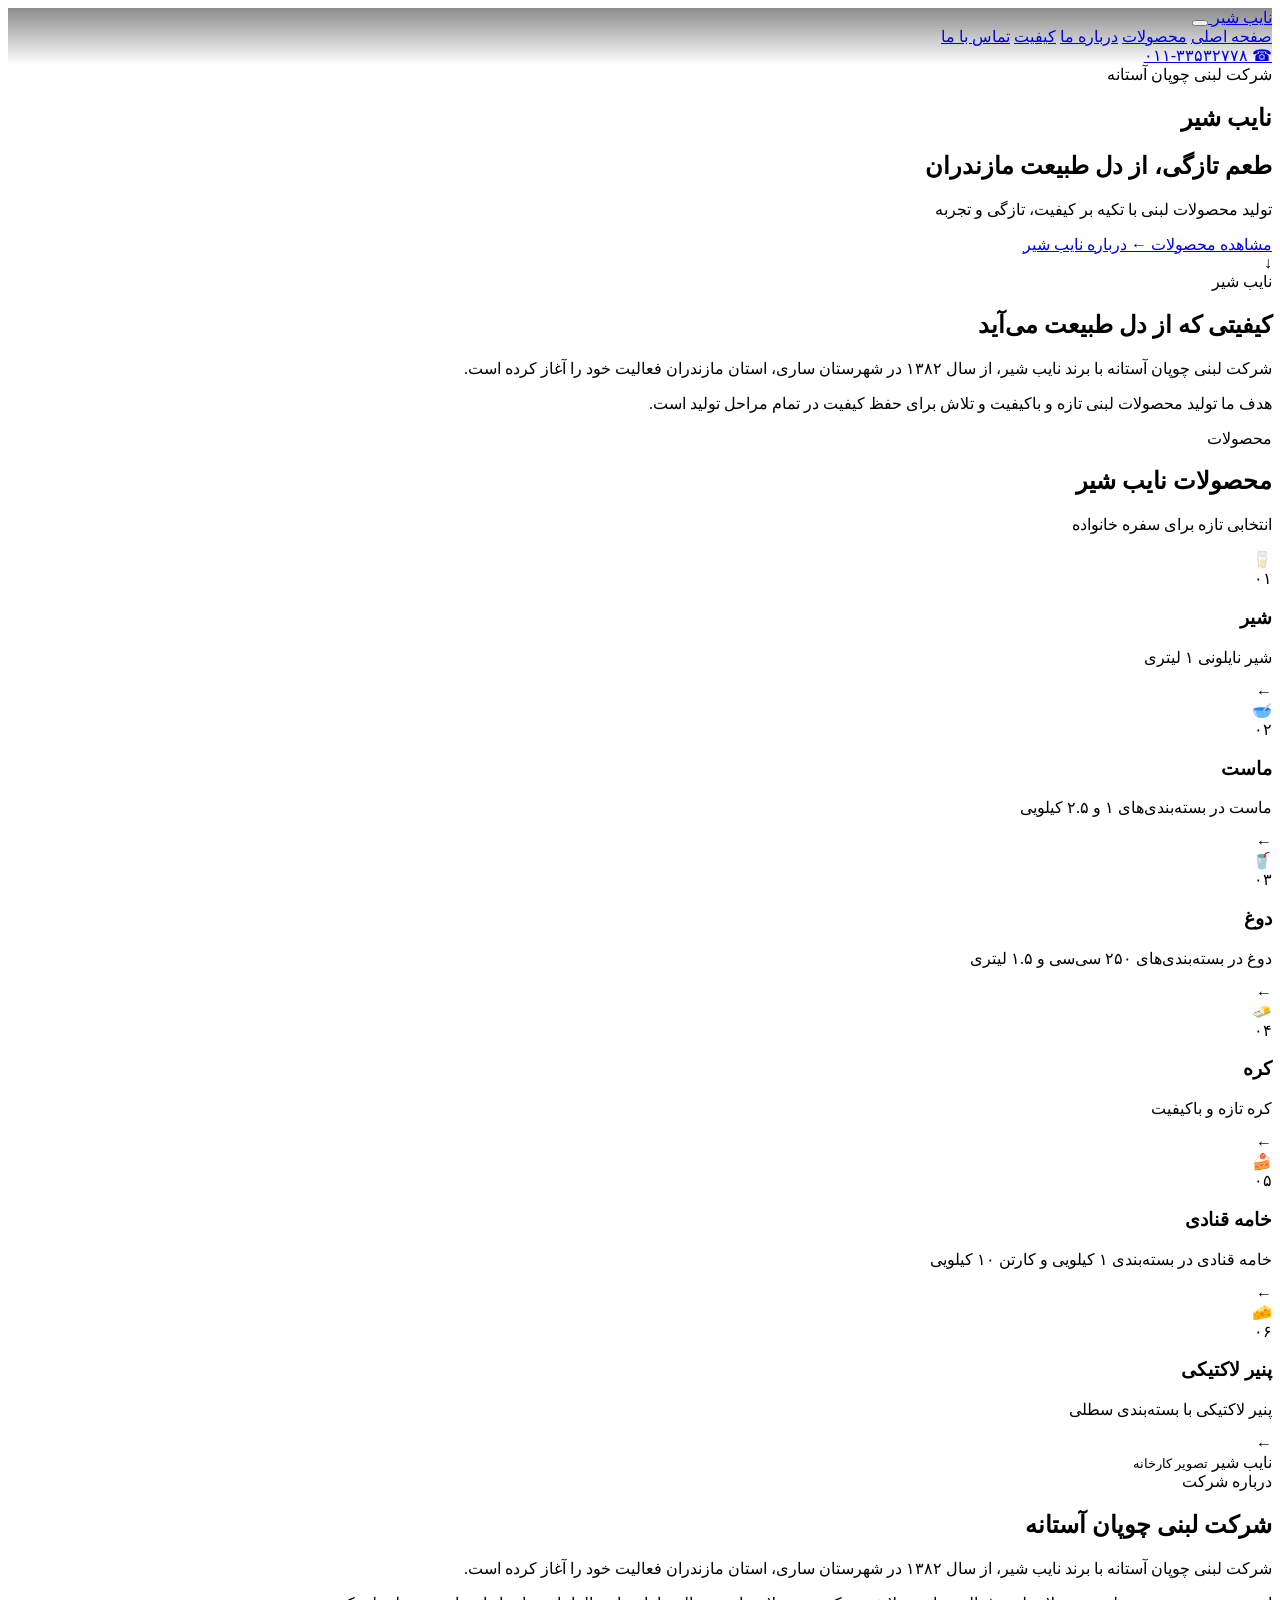
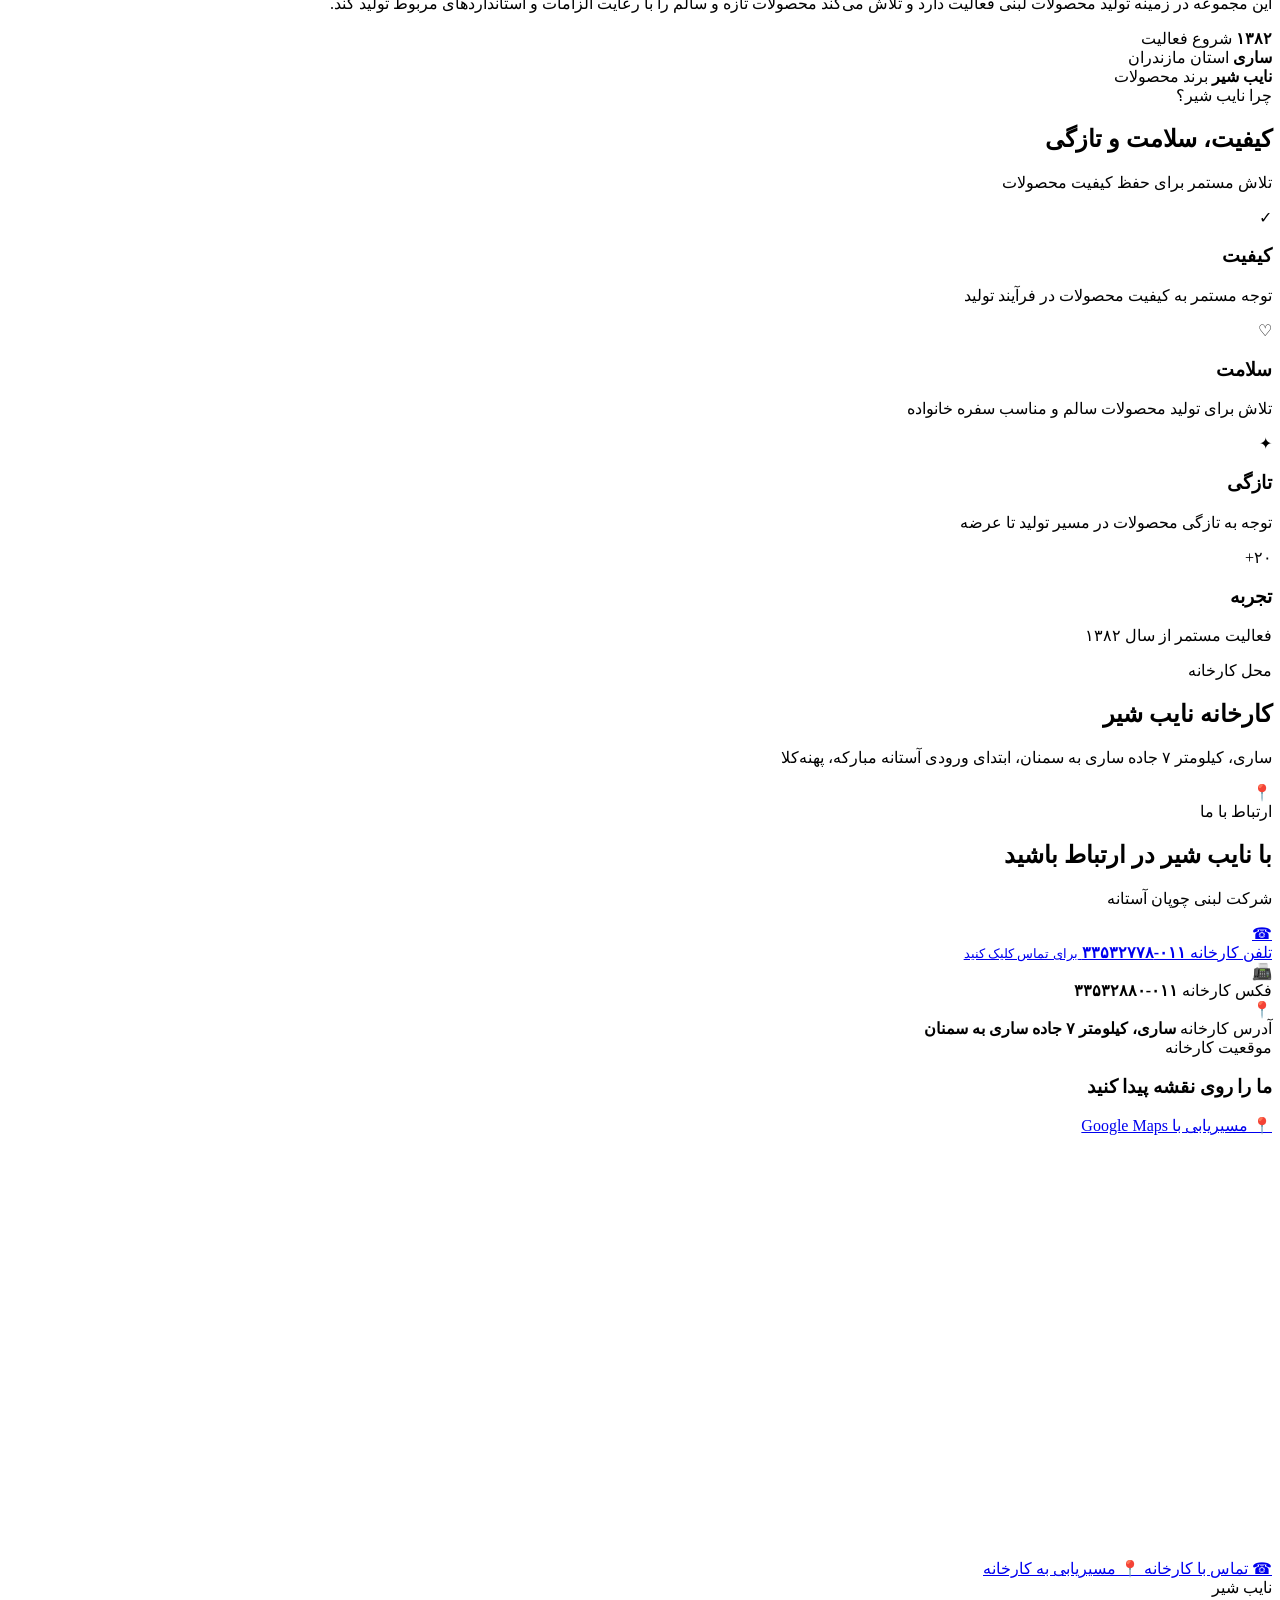
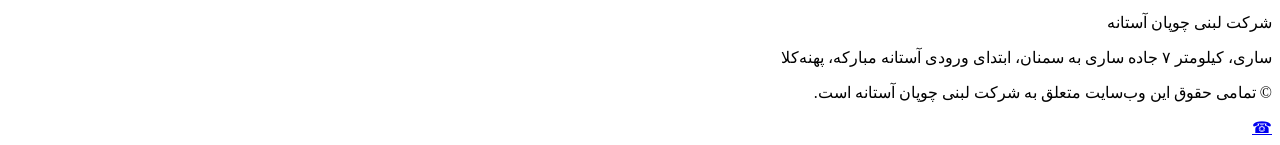
==== index.html @ 5400990d "Update fmt.Println message from 'Hello' to 'Goodbye'" ====
<!DOCTYPE html>
<html lang="fa" dir="rtl">

<head>
    <meta charset="UTF-8">
    <meta name="viewport" content="width=device-width, initial-scale=1.0">

    <title>نایب شیر | شرکت لبنی چوپان آستانه</title>

    <meta name="description"
        content="نایب شیر، برند شرکت لبنی چوپان آستانه در ساری مازندران؛ تولیدکننده محصولات لبنی با تمرکز بر کیفیت، تازگی و سلامت.">

    <meta name="keywords"
        content="نایب شیر, لبنی چوپان آستانه, محصولات لبنی, شیر, ماست, دوغ, کره, خامه قنادی, پنیر لاکتیکی, ساری, مازندران">

    <meta name="author" content="شرکت لبنی چوپان آستانه">

    <meta name="theme-color" content="#087f5b">

    <meta property="og:title" content="نایب شیر | شرکت لبنی چوپان آستانه">
    <meta property="og:description" content="طعم تازگی، از دل طبیعت مازندران">
    <meta property="og:type" content="website">

    <link rel="stylesheet" href="style.css">
</head>

<body>

<header class="header" id="home">

    <div class="container nav-container">

        <a href="#home" class="logo">
            <span class="logo-main">نایب</span>
            <span class="logo-accent">شیر</span>
        </a>

        <button class="menu-btn" id="menuBtn" aria-label="باز کردن منو">
            <span></span>
            <span></span>
            <span></span>
        </button>

        <nav class="nav" id="navMenu">
            <a href="#home">صفحه اصلی</a>
            <a href="#products">محصولات</a>
            <a href="#about">درباره ما</a>
            <a href="#quality">کیفیت</a>
            <a href="#contact">تماس با ما</a>
        </nav>

        <a href="tel:01133532778" class="header-phone">
            ☎ ۰۱۱-۳۳۵۳۲۷۷۸
        </a>

    </div>

</header>


<main>

<!-- HERO -->

<section class="hero">

    <div class="hero-overlay"></div>

    <div class="container hero-content">

        <div class="hero-badge">
            شرکت لبنی چوپان آستانه
        </div>

        <h1>
            نایب شیر
        </h1>

        <h2>
            طعم تازگی، از دل طبیعت مازندران
        </h2>

        <p>
            تولید محصولات لبنی با تکیه بر کیفیت، تازگی و تجربه
        </p>

        <div class="hero-buttons">

            <a href="#products" class="btn btn-primary">
                مشاهده محصولات
                <span>←</span>
            </a>

            <a href="#about" class="btn btn-outline">
                درباره نایب شیر
            </a>

        </div>

    </div>

    <div class="hero-scroll">
        ↓
    </div>

</section>


<!-- INTRO -->

<section class="intro">

    <div class="container intro-grid">

        <div>

            <span class="section-label">
                نایب شیر
            </span>

            <h2>
                کیفیتی که از دل طبیعت می‌آید
            </h2>

        </div>

        <div>

            <p>
                شرکت لبنی چوپان آستانه با برند نایب شیر،
                از سال ۱۳۸۲ در شهرستان ساری، استان مازندران
                فعالیت خود را آغاز کرده است.
            </p>

            <p>
                هدف ما تولید محصولات لبنی تازه و باکیفیت
                و تلاش برای حفظ کیفیت در تمام مراحل تولید است.
            </p>

        </div>

    </div>

</section>


<!-- PRODUCTS -->

<section class="products-section" id="products">

    <div class="container">

        <div class="section-heading">

            <span class="section-label">
                محصولات
            </span>

            <h2>
                محصولات نایب شیر
            </h2>

            <p>
                انتخابی تازه برای سفره خانواده
            </p>

        </div>


        <div class="products-grid">


            <article class="product-card">

                <div class="product-icon">🥛</div>

                <div class="product-number">۰۱</div>

                <h3>شیر</h3>

                <p>
                    شیر نایلونی ۱ لیتری
                </p>

                <span class="product-arrow">←</span>

            </article>


            <article class="product-card">

                <div class="product-icon">🥣</div>

                <div class="product-number">۰۲</div>

                <h3>ماست</h3>

                <p>
                    ماست در بسته‌بندی‌های ۱ و ۲.۵ کیلویی
                </p>

                <span class="product-arrow">←</span>

            </article>


            <article class="product-card">

                <div class="product-icon">🥤</div>

                <div class="product-number">۰۳</div>

                <h3>دوغ</h3>

                <p>
                    دوغ در بسته‌بندی‌های ۲۵۰ سی‌سی و ۱.۵ لیتری
                </p>

                <span class="product-arrow">←</span>

            </article>


            <article class="product-card">

                <div class="product-icon">🧈</div>

                <div class="product-number">۰۴</div>

                <h3>کره</h3>

                <p>
                    کره تازه و باکیفیت
                </p>

                <span class="product-arrow">←</span>

            </article>


            <article class="product-card product-highlight">

                <div class="product-icon">🍰</div>

                <div class="product-number">۰۵</div>

                <h3>خامه قنادی</h3>

                <p>
                    خامه قنادی در بسته‌بندی ۱ کیلویی
                    و کارتن ۱۰ کیلویی
                </p>

                <span class="product-arrow">←</span>

            </article>


            <article class="product-card">

                <div class="product-icon">🧀</div>

                <div class="product-number">۰۶</div>

                <h3>پنیر لاکتیکی</h3>

                <p>
                    پنیر لاکتیکی با بسته‌بندی سطلی
                </p>

                <span class="product-arrow">←</span>

            </article>

        </div>

    </div>

</section>


<!-- ABOUT -->

<section class="about-section" id="about">

    <div class="container about-grid">

        <div class="about-image">

            <div class="image-placeholder">

                <span>نایب شیر</span>

                <small>
                    تصویر کارخانه
                </small>

            </div>

        </div>


        <div class="about-content">

            <span class="section-label">
                درباره شرکت
            </span>

            <h2>
                شرکت لبنی چوپان آستانه
            </h2>

            <div class="green-line"></div>

            <p>
                شرکت لبنی چوپان آستانه با برند نایب شیر،
                از سال ۱۳۸۲ در شهرستان ساری، استان مازندران
                فعالیت خود را آغاز کرده است.
            </p>

            <p>
                این مجموعه در زمینه تولید محصولات لبنی فعالیت
                دارد و تلاش می‌کند محصولات تازه و سالم را با
                رعایت الزامات و استانداردهای مربوط تولید کند.
            </p>

            <div class="about-facts">

                <div>
                    <strong>۱۳۸۲</strong>
                    <span>شروع فعالیت</span>
                </div>

                <div>
                    <strong>ساری</strong>
                    <span>استان مازندران</span>
                </div>

                <div>
                    <strong>نایب شیر</strong>
                    <span>برند محصولات</span>
                </div>

            </div>

        </div>

    </div>

</section>


<!-- QUALITY -->

<section class="quality-section" id="quality">

    <div class="container">

        <div class="section-heading light">

            <span class="section-label">
                چرا نایب شیر؟
            </span>

            <h2>
                کیفیت، سلامت و تازگی
            </h2>

            <p>
                تلاش مستمر برای حفظ کیفیت محصولات
            </p>

        </div>


        <div class="quality-grid">

            <div class="quality-card">

                <div class="quality-icon">
                    ✓
                </div>

                <h3>کیفیت</h3>

                <p>
                    توجه مستمر به کیفیت محصولات در فرآیند تولید
                </p>

            </div>


            <div class="quality-card">

                <div class="quality-icon">
                    ♡
                </div>

                <h3>سلامت</h3>

                <p>
                    تلاش برای تولید محصولات سالم و مناسب سفره خانواده
                </p>

            </div>


            <div class="quality-card">

                <div class="quality-icon">
                    ✦
                </div>

                <h3>تازگی</h3>

                <p>
                    توجه به تازگی محصولات در مسیر تولید تا عرضه
                </p>

            </div>


            <div class="quality-card">

                <div class="quality-icon">
                    ۲۰+
                </div>

                <h3>تجربه</h3>

                <p>
                    فعالیت مستمر از سال ۱۳۸۲
                </p>

            </div>

        </div>

    </div>

</section>


<!-- LOCATION -->

<section class="location-section">

    <div class="container location-box">

        <div>

            <span class="section-label">
                محل کارخانه
            </span>

            <h2>
                کارخانه نایب شیر
            </h2>

            <p>
                ساری، کیلومتر ۷ جاده ساری به سمنان،
                ابتدای ورودی آستانه مبارکه، پهنه‌کلا
            </p>

        </div>

        <div class="location-icon">
            📍
        </div>

    </div>

</section>


<!-- CONTACT -->

<section class="contact-section" id="contact">

    <div class="container">

        <div class="section-heading">

            <span class="section-label">
                ارتباط با ما
            </span>

            <h2>
                با نایب شیر در ارتباط باشید
            </h2>

            <p>
                شرکت لبنی چوپان آستانه
            </p>

        </div>


        <div class="contact-grid">


            <!-- PHONE -->

            <a
                href="tel:01133532778"
                class="contact-card"
            >

                <div class="contact-icon">
                    ☎
                </div>

                <div>

                    <span>
                        تلفن کارخانه
                    </span>

                    <strong>
                        ۰۱۱-۳۳۵۳۲۷۷۸
                    </strong>

                    <small>
                        برای تماس کلیک کنید
                    </small>

                </div>

            </a>


            <!-- FAX -->

            <div class="contact-card">

                <div class="contact-icon">
                    📠
                </div>

                <div>

                    <span>
                        فکس کارخانه
                    </span>

                    <strong>
                        ۰۱۱-۳۳۵۳۲۸۸۰
                    </strong>

                </div>

            </div>


            <!-- ADDRESS -->

            <div class="contact-card">

                <div class="contact-icon">
                    📍
                </div>

                <div>

                    <span>
                        آدرس کارخانه
                    </span>

                    <strong>
                        ساری، کیلومتر ۷ جاده ساری به سمنان
                    </strong>

                </div>

            </div>

        </div>


        <!-- MAP -->

        <div class="map-wrapper">

            <div class="map-header">

                <div>

                    <span class="section-label">
                        موقعیت کارخانه
                    </span>

                    <h3>
                        ما را روی نقشه پیدا کنید
                    </h3>

                </div>

                <a
                    class="map-button"
                    href="https://www.google.com/maps/dir/?api=1&destination=36.4591236,53.0802224"
                    target="_blank"
                    rel="noopener noreferrer"
                >
                    📍 مسیریابی با Google Maps
                </a>

            </div>


            <div class="map-container">

                <iframe
                    src="https://www.google.com/maps?q=36.4591236,53.0802224&z=16&output=embed"
                    width="100%"
                    height="420"
                    style="border:0;"
                    allowfullscreen=""
                    loading="lazy"
                    referrerpolicy="no-referrer-when-downgrade">
                </iframe>

            </div>

        </div>


        <!-- BIG CONTACT BUTTONS -->

        <div class="contact-actions">

            <a
                href="tel:01133532778"
                class="action-phone"
            >
                ☎ تماس با کارخانه
            </a>

            <a
                href="https://www.google.com/maps/dir/?api=1&destination=36.4591236,53.0802224"
                target="_blank"
                rel="noopener noreferrer"
                class="action-map"
            >
                📍 مسیریابی به کارخانه
            </a>

        </div>

    </div>

</section>

</main>


<!-- FOOTER -->

<footer class="footer">

    <div class="container footer-content">

        <div class="footer-logo">
            نایب <span>شیر</span>
        </div>

        <p>
            شرکت لبنی چوپان آستانه
        </p>

        <p>
            ساری، کیلومتر ۷ جاده ساری به سمنان،
            ابتدای ورودی آستانه مبارکه، پهنه‌کلا
        </p>

        <p class="copyright">
            © تمامی حقوق این وب‌سایت متعلق به شرکت لبنی چوپان آستانه است.
        </p>

    </div>

</footer>


<!-- FLOATING PHONE -->

<a
    href="tel:01133532778"
    class="floating-phone"
    aria-label="تماس با کارخانه"
>
    ☎
</a>


<script src="script.js"></script>

</body>
</html>
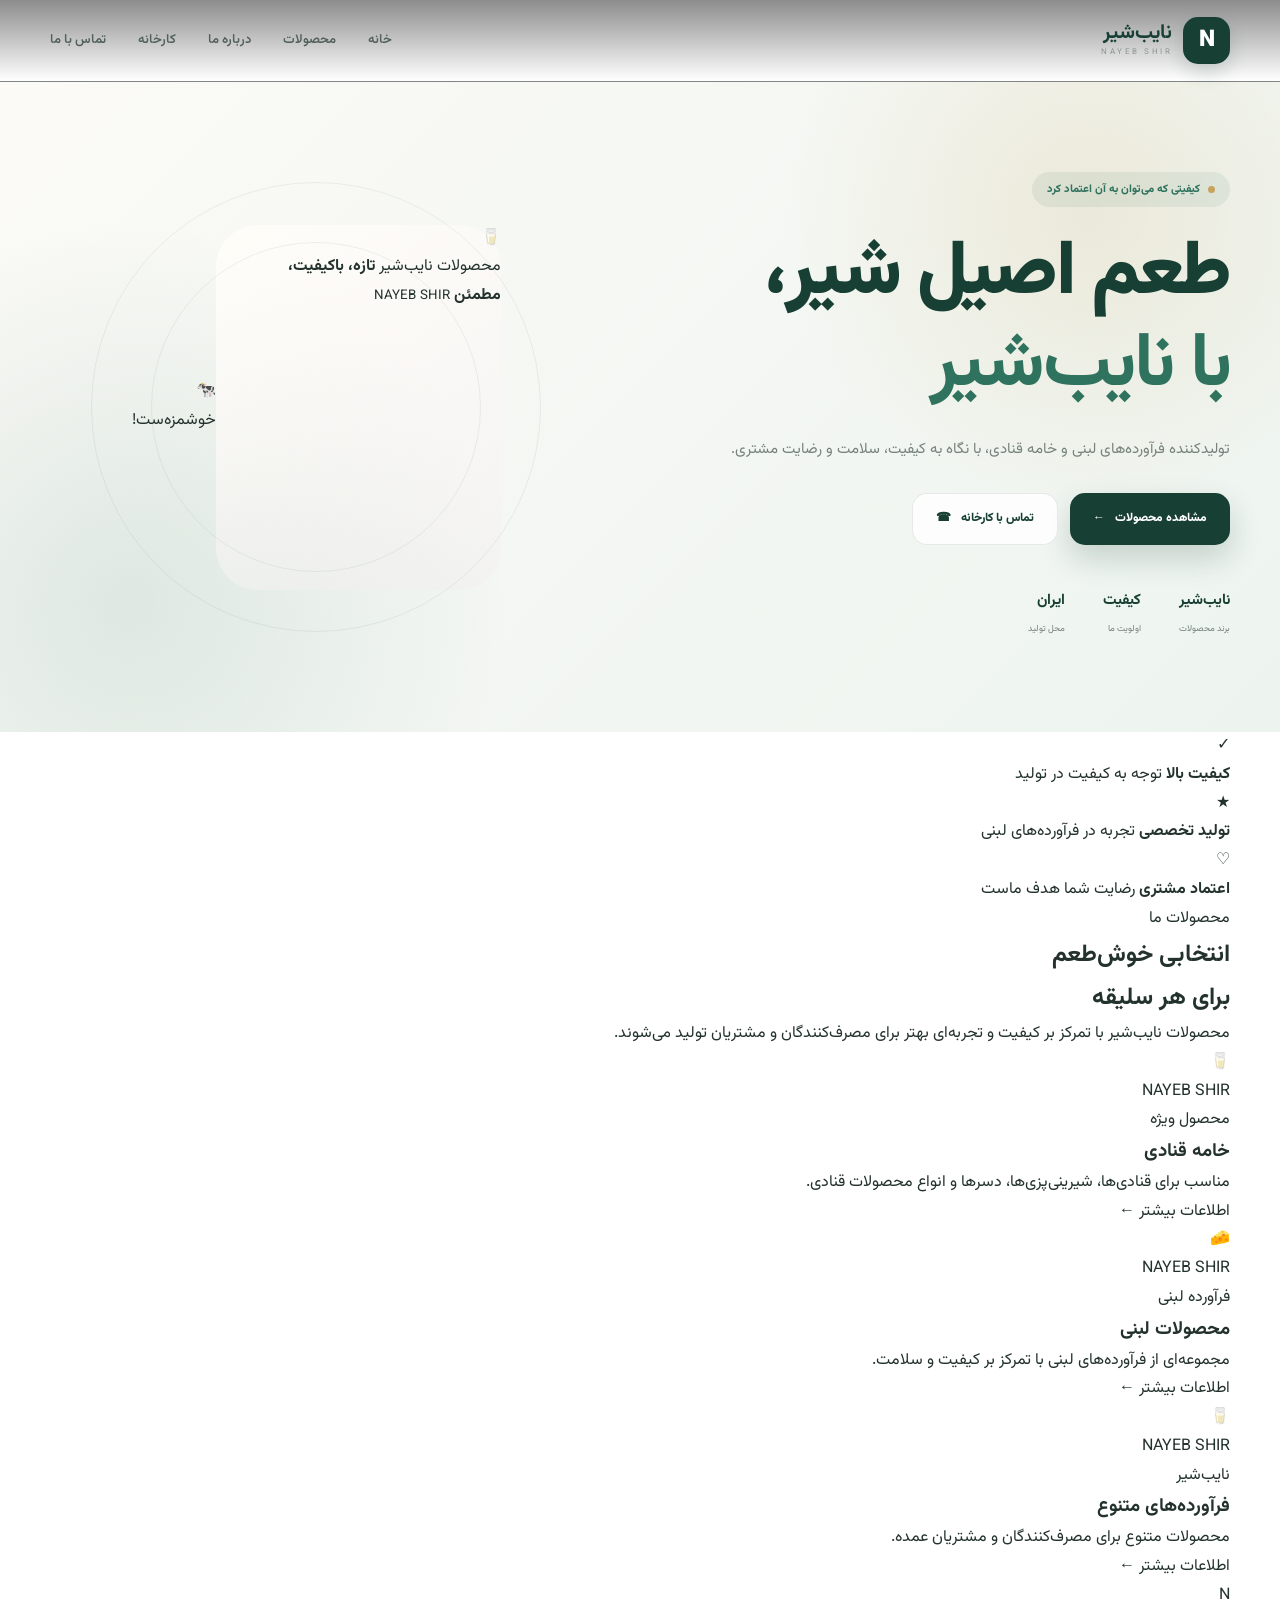
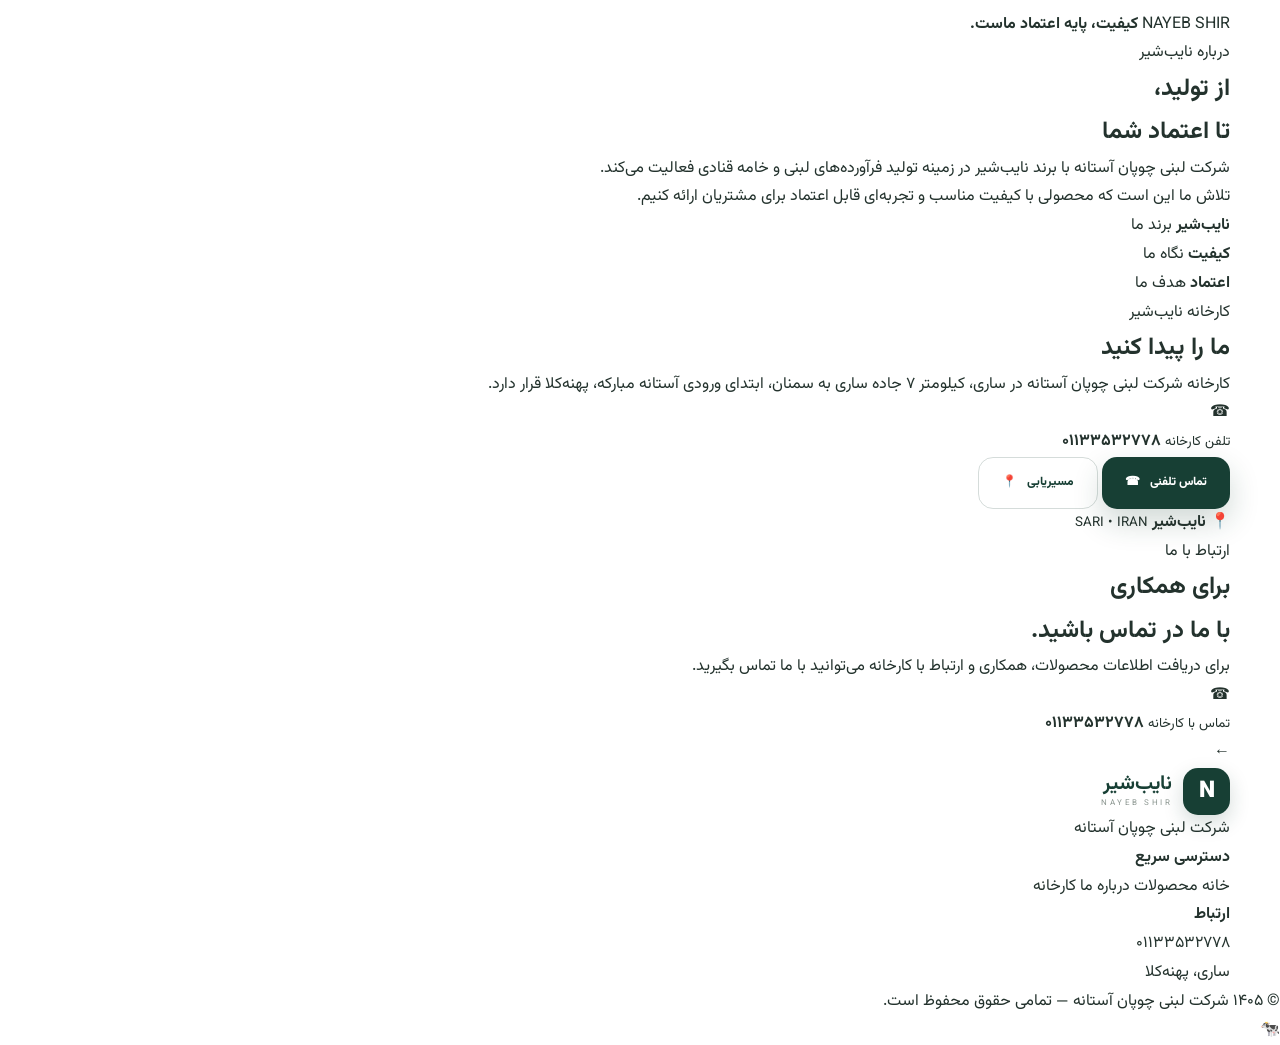
==== commit fb288535: "Update print statement from 'Hello' to 'Goodbye'" ====
--- a/index.html
+++ b/index.html
@@ -1,699 +1,752 @@
-
 <!DOCTYPE html>
 <html lang="fa" dir="rtl">
-
 <head>
-    <meta charset="UTF-8">
-    <meta name="viewport" content="width=device-width, initial-scale=1.0">
-
-    <title>نایب شیر | شرکت لبنی چوپان آستانه</title>
-
-    <meta name="description"
-        content="نایب شیر، برند شرکت لبنی چوپان آستانه در ساری مازندران؛ تولیدکننده محصولات لبنی با تمرکز بر کیفیت، تازگی و سلامت.">
-
-    <meta name="keywords"
-        content="نایب شیر, لبنی چوپان آستانه, محصولات لبنی, شیر, ماست, دوغ, کره, خامه قنادی, پنیر لاکتیکی, ساری, مازندران">
-
-    <meta name="author" content="شرکت لبنی چوپان آستانه">
-
-    <meta name="theme-color" content="#087f5b">
-
-    <meta property="og:title" content="نایب شیر | شرکت لبنی چوپان آستانه">
-    <meta property="og:description" content="طعم تازگی، از دل طبیعت مازندران">
-    <meta property="og:type" content="website">
-
-    <link rel="stylesheet" href="style.css">
+  <meta charset="UTF-8">
+  <meta name="viewport" content="width=device-width, initial-scale=1.0">
+
+  <title>نایب‌شیر | طعم اصیل شیر</title>
+
+  <meta name="description"
+        content="شرکت لبنی چوپان آستانه - تولیدکننده فرآورده‌های لبنی و خامه قنادی با برند نایب‌شیر">
+
+  <link rel="stylesheet" href="style.css">
 </head>
 
 <body>
 
-<header class="header" id="home">
-
-    <div class="container nav-container">
-
-        <a href="#home" class="logo">
-            <span class="logo-main">نایب</span>
-            <span class="logo-accent">شیر</span>
+<!-- ================= HEADER ================= -->
+
+<header class="header">
+
+  <div class="container nav">
+
+    <a href="#home" class="logo">
+
+      <div class="logo-symbol">N</div>
+
+      <div class="logo-text">
+        <strong>نایب‌شیر</strong>
+        <span>NAYEB SHIR</span>
+      </div>
+
+    </a>
+
+
+    <nav id="mainNav">
+
+      <a href="#home">خانه</a>
+      <a href="#products">محصولات</a>
+      <a href="#about">درباره ما</a>
+      <a href="#factory">کارخانه</a>
+      <a href="#contact">تماس با ما</a>
+
+    </nav>
+
+
+    <button class="menu-button" id="menuBtn">
+      ☰
+    </button>
+
+  </div>
+
+</header>
+
+
+
+<!-- ================= HERO ================= -->
+
+<section class="hero" id="home">
+
+  <div class="hero-decoration decoration-one"></div>
+  <div class="hero-decoration decoration-two"></div>
+
+  <div class="container hero-grid">
+
+    <div class="hero-content">
+
+      <div class="eyebrow">
+        <span></span>
+        کیفیتی که می‌توان به آن اعتماد کرد
+      </div>
+
+
+      <h1>
+
+        طعم اصیل شیر،
+        <br>
+
+        <strong>با نایب‌شیر</strong>
+
+      </h1>
+
+
+      <p>
+        تولیدکننده فرآورده‌های لبنی و خامه قنادی،
+        با نگاه به کیفیت، سلامت و رضایت مشتری.
+      </p>
+
+
+      <div class="hero-actions">
+
+        <a href="#products" class="button button-primary">
+          مشاهده محصولات
+          <span>←</span>
         </a>
 
-        <button class="menu-btn" id="menuBtn" aria-label="باز کردن منو">
-            <span></span>
-            <span></span>
-            <span></span>
-        </button>
-
-        <nav class="nav" id="navMenu">
-            <a href="#home">صفحه اصلی</a>
-            <a href="#products">محصولات</a>
-            <a href="#about">درباره ما</a>
-            <a href="#quality">کیفیت</a>
-            <a href="#contact">تماس با ما</a>
-        </nav>
-
-        <a href="tel:01133532778" class="header-phone">
-            ☎ ۰۱۱-۳۳۵۳۲۷۷۸
+        <a href="tel:01133532778" class="button button-light">
+          تماس با کارخانه
+          <span>☎</span>
         </a>
 
-    </div>
-
-</header>
-
-
-<main>
-
-<!-- HERO -->
-
-<section class="hero">
-
-    <div class="hero-overlay"></div>
-
-    <div class="container hero-content">
-
-        <div class="hero-badge">
-            شرکت لبنی چوپان آستانه
-        </div>
-
-        <h1>
-            نایب شیر
-        </h1>
+      </div>
+
+
+      <div class="hero-trust">
+
+        <div>
+          <strong>نایب‌شیر</strong>
+          <span>برند محصولات</span>
+        </div>
+
+        <div>
+          <strong>کیفیت</strong>
+          <span>اولویت ما</span>
+        </div>
+
+        <div>
+          <strong>ایران</strong>
+          <span>محل تولید</span>
+        </div>
+
+      </div>
+
+    </div>
+
+
+
+    <!-- HERO PRODUCT -->
+
+    <div class="hero-visual">
+
+      <div class="hero-orbit orbit-one"></div>
+      <div class="hero-orbit orbit-two"></div>
+
+      <div class="product-showcase">
+
+        <div class="product-circle">
+          🥛
+        </div>
+
+        <span>محصولات نایب‌شیر</span>
+
+        <strong>
+          تازه، باکیفیت،
+          <br>
+          مطمئن
+        </strong>
+
+        <small>
+          NAYEB SHIR
+        </small>
+
+      </div>
+
+
+      <!-- COW -->
+
+      <div class="cow-mascot">
+
+        <img
+          src="cow.png"
+          alt="عروسک گاو نایب‌شیر"
+          onerror="this.style.display='none'; this.nextElementSibling.style.display='block';"
+        >
+
+        <span class="cow-fallback">
+          🐄
+        </span>
+
+        <div class="cow-bubble">
+          خوشمزه‌ست!
+        </div>
+
+      </div>
+
+
+    </div>
+
+  </div>
+
+</section>
+
+
+
+<!-- ================= FEATURES ================= -->
+
+<section class="features">
+
+  <div class="container">
+
+    <div class="features-box">
+
+      <div class="feature">
+
+        <div class="feature-icon">
+          ✓
+        </div>
+
+        <div>
+          <strong>کیفیت بالا</strong>
+          <span>توجه به کیفیت در تولید</span>
+        </div>
+
+      </div>
+
+
+      <div class="feature">
+
+        <div class="feature-icon">
+          ★
+        </div>
+
+        <div>
+          <strong>تولید تخصصی</strong>
+          <span>تجربه در فرآورده‌های لبنی</span>
+        </div>
+
+      </div>
+
+
+      <div class="feature">
+
+        <div class="feature-icon">
+          ♡
+        </div>
+
+        <div>
+          <strong>اعتماد مشتری</strong>
+          <span>رضایت شما هدف ماست</span>
+        </div>
+
+      </div>
+
+    </div>
+
+  </div>
+
+</section>
+
+
+
+<!-- ================= PRODUCTS ================= -->
+
+<section class="products section" id="products">
+
+  <div class="container">
+
+    <div class="section-heading">
+
+      <span>محصولات ما</span>
+
+      <h2>
+        انتخابی خوش‌طعم
+        <br>
+        برای هر سلیقه
+      </h2>
+
+      <p>
+        محصولات نایب‌شیر با تمرکز بر کیفیت و تجربه‌ای
+        بهتر برای مصرف‌کنندگان و مشتریان تولید می‌شوند.
+      </p>
+
+    </div>
+
+
+
+    <div class="products-grid">
+
+
+      <!-- PRODUCT 1 -->
+
+      <article class="product-card">
+
+        <div class="product-art cream-art">
+
+          <div class="art-circle">
+            🥛
+          </div>
+
+          <span class="art-label">
+            NAYEB SHIR
+          </span>
+
+        </div>
+
+
+        <div class="product-body">
+
+          <span class="product-category">
+            محصول ویژه
+          </span>
+
+          <h3>
+            خامه قنادی
+          </h3>
+
+          <p>
+            مناسب برای قنادی‌ها، شیرینی‌پزی‌ها،
+            دسرها و انواع محصولات قنادی.
+          </p>
+
+          <a href="#contact">
+            اطلاعات بیشتر
+            <span>←</span>
+          </a>
+
+        </div>
+
+      </article>
+
+
+
+      <!-- PRODUCT 2 -->
+
+      <article class="product-card">
+
+        <div class="product-art dairy-art">
+
+          <div class="art-circle">
+            🧀
+          </div>
+
+          <span class="art-label">
+            NAYEB SHIR
+          </span>
+
+        </div>
+
+
+        <div class="product-body">
+
+          <span class="product-category">
+            فرآورده لبنی
+          </span>
+
+          <h3>
+            محصولات لبنی
+          </h3>
+
+          <p>
+            مجموعه‌ای از فرآورده‌های لبنی با تمرکز
+            بر کیفیت و سلامت.
+          </p>
+
+          <a href="#contact">
+            اطلاعات بیشتر
+            <span>←</span>
+          </a>
+
+        </div>
+
+      </article>
+
+
+
+      <!-- PRODUCT 3 -->
+
+      <article class="product-card">
+
+        <div class="product-art milk-art">
+
+          <div class="art-circle">
+            🥛
+          </div>
+
+          <span class="art-label">
+            NAYEB SHIR
+          </span>
+
+        </div>
+
+
+        <div class="product-body">
+
+          <span class="product-category">
+            نایب‌شیر
+          </span>
+
+          <h3>
+            فرآورده‌های متنوع
+          </h3>
+
+          <p>
+            محصولات متنوع برای مصرف‌کنندگان
+            و مشتریان عمده.
+          </p>
+
+          <a href="#contact">
+            اطلاعات بیشتر
+            <span>←</span>
+          </a>
+
+        </div>
+
+      </article>
+
+
+    </div>
+
+  </div>
+
+</section>
+
+
+
+<!-- ================= ABOUT ================= -->
+
+<section class="about section" id="about">
+
+  <div class="container about-grid">
+
+
+    <div class="about-image">
+
+      <div class="big-letter">
+        N
+      </div>
+
+      <div class="about-glow"></div>
+
+      <div class="about-card">
+
+        <span>
+          NAYEB SHIR
+        </span>
+
+        <strong>
+          کیفیت، پایه اعتماد ماست.
+        </strong>
+
+      </div>
+
+    </div>
+
+
+
+    <div class="about-content">
+
+      <span class="section-tag">
+        درباره نایب‌شیر
+      </span>
+
+      <h2>
+        از تولید،
+        <br>
+        تا اعتماد شما
+      </h2>
+
+      <p>
+        شرکت لبنی چوپان آستانه با برند نایب‌شیر
+        در زمینه تولید فرآورده‌های لبنی و خامه قنادی
+        فعالیت می‌کند.
+      </p>
+
+      <p>
+        تلاش ما این است که محصولی با کیفیت مناسب
+        و تجربه‌ای قابل اعتماد برای مشتریان ارائه کنیم.
+      </p>
+
+
+      <div class="about-numbers">
+
+        <div>
+          <strong>نایب‌شیر</strong>
+          <span>برند ما</span>
+        </div>
+
+        <div>
+          <strong>کیفیت</strong>
+          <span>نگاه ما</span>
+        </div>
+
+        <div>
+          <strong>اعتماد</strong>
+          <span>هدف ما</span>
+        </div>
+
+      </div>
+
+    </div>
+
+  </div>
+
+</section>
+
+
+
+<!-- ================= FACTORY ================= -->
+
+<section class="factory section" id="factory">
+
+  <div class="container">
+
+    <div class="factory-box">
+
+
+      <div class="factory-info">
+
+        <span class="section-tag">
+          کارخانه نایب‌شیر
+        </span>
 
         <h2>
-            طعم تازگی، از دل طبیعت مازندران
+          ما را پیدا کنید
         </h2>
 
         <p>
-            تولید محصولات لبنی با تکیه بر کیفیت، تازگی و تجربه
+          کارخانه شرکت لبنی چوپان آستانه در ساری،
+          کیلومتر ۷ جاده ساری به سمنان،
+          ابتدای ورودی آستانه مبارکه، پهنه‌کلا قرار دارد.
         </p>
 
-        <div class="hero-buttons">
-
-            <a href="#products" class="btn btn-primary">
-                مشاهده محصولات
-                <span>←</span>
-            </a>
-
-            <a href="#about" class="btn btn-outline">
-                درباره نایب شیر
-            </a>
-
-        </div>
-
-    </div>
-
-    <div class="hero-scroll">
-        ↓
-    </div>
+
+        <div class="phone-box">
+
+          <div class="phone-icon">
+            ☎
+          </div>
+
+          <div>
+
+            <small>
+              تلفن کارخانه
+            </small>
+
+            <strong>
+              ۰۱۱۳۳۵۳۲۷۷۸
+            </strong>
+
+          </div>
+
+        </div>
+
+
+        <div class="factory-buttons">
+
+          <a
+            href="tel:01133532778"
+            class="button button-primary"
+          >
+            تماس تلفنی
+            <span>☎</span>
+          </a>
+
+
+          <a
+            href="https://www.google.com/maps/search/?api=1&query=36.4591236"
+            target="_blank"
+            class="button button-outline"
+          >
+            مسیریابی
+            <span>📍</span>
+          </a>
+
+        </div>
+
+      </div>
+
+
+
+      <div class="factory-visual">
+
+        <div class="map-decoration">
+
+          <span>📍</span>
+
+          <strong>
+            نایب‌شیر
+          </strong>
+
+          <small>
+            SARI • IRAN
+          </small>
+
+        </div>
+
+      </div>
+
+
+    </div>
+
+  </div>
 
 </section>
 
 
-<!-- INTRO -->
-
-<section class="intro">
-
-    <div class="container intro-grid">
-
-        <div>
-
-            <span class="section-label">
-                نایب شیر
-            </span>
-
-            <h2>
-                کیفیتی که از دل طبیعت می‌آید
-            </h2>
-
-        </div>
-
-        <div>
-
-            <p>
-                شرکت لبنی چوپان آستانه با برند نایب شیر،
-                از سال ۱۳۸۲ در شهرستان ساری، استان مازندران
-                فعالیت خود را آغاز کرده است.
-            </p>
-
-            <p>
-                هدف ما تولید محصولات لبنی تازه و باکیفیت
-                و تلاش برای حفظ کیفیت در تمام مراحل تولید است.
-            </p>
-
-        </div>
-
-    </div>
+
+<!-- ================= CONTACT ================= -->
+
+<section class="contact" id="contact">
+
+  <div class="container contact-grid">
+
+    <div>
+
+      <span class="section-tag">
+        ارتباط با ما
+      </span>
+
+      <h2>
+        برای همکاری
+        <br>
+        با ما در تماس باشید.
+      </h2>
+
+      <p>
+        برای دریافت اطلاعات محصولات،
+        همکاری و ارتباط با کارخانه می‌توانید
+        با ما تماس بگیرید.
+      </p>
+
+    </div>
+
+
+    <div>
+
+      <a href="tel:01133532778" class="contact-phone">
+
+        <div class="contact-phone-icon">
+          ☎
+        </div>
+
+        <div>
+
+          <small>
+            تماس با کارخانه
+          </small>
+
+          <strong>
+            ۰۱۱۳۳۵۳۲۷۷۸
+          </strong>
+
+        </div>
+
+        <span>
+          ←
+        </span>
+
+      </a>
+
+    </div>
+
+  </div>
 
 </section>
 
 
-<!-- PRODUCTS -->
-
-<section class="products-section" id="products">
-
-    <div class="container">
-
-        <div class="section-heading">
-
-            <span class="section-label">
-                محصولات
-            </span>
-
-            <h2>
-                محصولات نایب شیر
-            </h2>
-
-            <p>
-                انتخابی تازه برای سفره خانواده
-            </p>
-
-        </div>
-
-
-        <div class="products-grid">
-
-
-            <article class="product-card">
-
-                <div class="product-icon">🥛</div>
-
-                <div class="product-number">۰۱</div>
-
-                <h3>شیر</h3>
-
-                <p>
-                    شیر نایلونی ۱ لیتری
-                </p>
-
-                <span class="product-arrow">←</span>
-
-            </article>
-
-
-            <article class="product-card">
-
-                <div class="product-icon">🥣</div>
-
-                <div class="product-number">۰۲</div>
-
-                <h3>ماست</h3>
-
-                <p>
-                    ماست در بسته‌بندی‌های ۱ و ۲.۵ کیلویی
-                </p>
-
-                <span class="product-arrow">←</span>
-
-            </article>
-
-
-            <article class="product-card">
-
-                <div class="product-icon">🥤</div>
-
-                <div class="product-number">۰۳</div>
-
-                <h3>دوغ</h3>
-
-                <p>
-                    دوغ در بسته‌بندی‌های ۲۵۰ سی‌سی و ۱.۵ لیتری
-                </p>
-
-                <span class="product-arrow">←</span>
-
-            </article>
-
-
-            <article class="product-card">
-
-                <div class="product-icon">🧈</div>
-
-                <div class="product-number">۰۴</div>
-
-                <h3>کره</h3>
-
-                <p>
-                    کره تازه و باکیفیت
-                </p>
-
-                <span class="product-arrow">←</span>
-
-            </article>
-
-
-            <article class="product-card product-highlight">
-
-                <div class="product-icon">🍰</div>
-
-                <div class="product-number">۰۵</div>
-
-                <h3>خامه قنادی</h3>
-
-                <p>
-                    خامه قنادی در بسته‌بندی ۱ کیلویی
-                    و کارتن ۱۰ کیلویی
-                </p>
-
-                <span class="product-arrow">←</span>
-
-            </article>
-
-
-            <article class="product-card">
-
-                <div class="product-icon">🧀</div>
-
-                <div class="product-number">۰۶</div>
-
-                <h3>پنیر لاکتیکی</h3>
-
-                <p>
-                    پنیر لاکتیکی با بسته‌بندی سطلی
-                </p>
-
-                <span class="product-arrow">←</span>
-
-            </article>
-
-        </div>
-
-    </div>
-
-</section>
-
-
-<!-- ABOUT -->
-
-<section class="about-section" id="about">
-
-    <div class="container about-grid">
-
-        <div class="about-image">
-
-            <div class="image-placeholder">
-
-                <span>نایب شیر</span>
-
-                <small>
-                    تصویر کارخانه
-                </small>
-
-            </div>
-
-        </div>
-
-
-        <div class="about-content">
-
-            <span class="section-label">
-                درباره شرکت
-            </span>
-
-            <h2>
-                شرکت لبنی چوپان آستانه
-            </h2>
-
-            <div class="green-line"></div>
-
-            <p>
-                شرکت لبنی چوپان آستانه با برند نایب شیر،
-                از سال ۱۳۸۲ در شهرستان ساری، استان مازندران
-                فعالیت خود را آغاز کرده است.
-            </p>
-
-            <p>
-                این مجموعه در زمینه تولید محصولات لبنی فعالیت
-                دارد و تلاش می‌کند محصولات تازه و سالم را با
-                رعایت الزامات و استانداردهای مربوط تولید کند.
-            </p>
-
-            <div class="about-facts">
-
-                <div>
-                    <strong>۱۳۸۲</strong>
-                    <span>شروع فعالیت</span>
-                </div>
-
-                <div>
-                    <strong>ساری</strong>
-                    <span>استان مازندران</span>
-                </div>
-
-                <div>
-                    <strong>نایب شیر</strong>
-                    <span>برند محصولات</span>
-                </div>
-
-            </div>
-
-        </div>
-
-    </div>
-
-</section>
-
-
-<!-- QUALITY -->
-
-<section class="quality-section" id="quality">
-
-    <div class="container">
-
-        <div class="section-heading light">
-
-            <span class="section-label">
-                چرا نایب شیر؟
-            </span>
-
-            <h2>
-                کیفیت، سلامت و تازگی
-            </h2>
-
-            <p>
-                تلاش مستمر برای حفظ کیفیت محصولات
-            </p>
-
-        </div>
-
-
-        <div class="quality-grid">
-
-            <div class="quality-card">
-
-                <div class="quality-icon">
-                    ✓
-                </div>
-
-                <h3>کیفیت</h3>
-
-                <p>
-                    توجه مستمر به کیفیت محصولات در فرآیند تولید
-                </p>
-
-            </div>
-
-
-            <div class="quality-card">
-
-                <div class="quality-icon">
-                    ♡
-                </div>
-
-                <h3>سلامت</h3>
-
-                <p>
-                    تلاش برای تولید محصولات سالم و مناسب سفره خانواده
-                </p>
-
-            </div>
-
-
-            <div class="quality-card">
-
-                <div class="quality-icon">
-                    ✦
-                </div>
-
-                <h3>تازگی</h3>
-
-                <p>
-                    توجه به تازگی محصولات در مسیر تولید تا عرضه
-                </p>
-
-            </div>
-
-
-            <div class="quality-card">
-
-                <div class="quality-icon">
-                    ۲۰+
-                </div>
-
-                <h3>تجربه</h3>
-
-                <p>
-                    فعالیت مستمر از سال ۱۳۸۲
-                </p>
-
-            </div>
-
-        </div>
-
-    </div>
-
-</section>
-
-
-<!-- LOCATION -->
-
-<section class="location-section">
-
-    <div class="container location-box">
-
-        <div>
-
-            <span class="section-label">
-                محل کارخانه
-            </span>
-
-            <h2>
-                کارخانه نایب شیر
-            </h2>
-
-            <p>
-                ساری، کیلومتر ۷ جاده ساری به سمنان،
-                ابتدای ورودی آستانه مبارکه، پهنه‌کلا
-            </p>
-
-        </div>
-
-        <div class="location-icon">
-            📍
-        </div>
-
-    </div>
-
-</section>
-
-
-<!-- CONTACT -->
-
-<section class="contact-section" id="contact">
-
-    <div class="container">
-
-        <div class="section-heading">
-
-            <span class="section-label">
-                ارتباط با ما
-            </span>
-
-            <h2>
-                با نایب شیر در ارتباط باشید
-            </h2>
-
-            <p>
-                شرکت لبنی چوپان آستانه
-            </p>
-
-        </div>
-
-
-        <div class="contact-grid">
-
-
-            <!-- PHONE -->
-
-            <a
-                href="tel:01133532778"
-                class="contact-card"
-            >
-
-                <div class="contact-icon">
-                    ☎
-                </div>
-
-                <div>
-
-                    <span>
-                        تلفن کارخانه
-                    </span>
-
-                    <strong>
-                        ۰۱۱-۳۳۵۳۲۷۷۸
-                    </strong>
-
-                    <small>
-                        برای تماس کلیک کنید
-                    </small>
-
-                </div>
-
-            </a>
-
-
-            <!-- FAX -->
-
-            <div class="contact-card">
-
-                <div class="contact-icon">
-                    📠
-                </div>
-
-                <div>
-
-                    <span>
-                        فکس کارخانه
-                    </span>
-
-                    <strong>
-                        ۰۱۱-۳۳۵۳۲۸۸۰
-                    </strong>
-
-                </div>
-
-            </div>
-
-
-            <!-- ADDRESS -->
-
-            <div class="contact-card">
-
-                <div class="contact-icon">
-                    📍
-                </div>
-
-                <div>
-
-                    <span>
-                        آدرس کارخانه
-                    </span>
-
-                    <strong>
-                        ساری، کیلومتر ۷ جاده ساری به سمنان
-                    </strong>
-
-                </div>
-
-            </div>
-
-        </div>
-
-
-        <!-- MAP -->
-
-        <div class="map-wrapper">
-
-            <div class="map-header">
-
-                <div>
-
-                    <span class="section-label">
-                        موقعیت کارخانه
-                    </span>
-
-                    <h3>
-                        ما را روی نقشه پیدا کنید
-                    </h3>
-
-                </div>
-
-                <a
-                    class="map-button"
-                    href="https://www.google.com/maps/dir/?api=1&destination=36.4591236,53.0802224"
-                    target="_blank"
-                    rel="noopener noreferrer"
-                >
-                    📍 مسیریابی با Google Maps
-                </a>
-
-            </div>
-
-
-            <div class="map-container">
-
-                <iframe
-                    src="https://www.google.com/maps?q=36.4591236,53.0802224&z=16&output=embed"
-                    width="100%"
-                    height="420"
-                    style="border:0;"
-                    allowfullscreen=""
-                    loading="lazy"
-                    referrerpolicy="no-referrer-when-downgrade">
-                </iframe>
-
-            </div>
-
-        </div>
-
-
-        <!-- BIG CONTACT BUTTONS -->
-
-        <div class="contact-actions">
-
-            <a
-                href="tel:01133532778"
-                class="action-phone"
-            >
-                ☎ تماس با کارخانه
-            </a>
-
-            <a
-                href="https://www.google.com/maps/dir/?api=1&destination=36.4591236,53.0802224"
-                target="_blank"
-                rel="noopener noreferrer"
-                class="action-map"
-            >
-                📍 مسیریابی به کارخانه
-            </a>
-
-        </div>
-
-    </div>
-
-</section>
-
-</main>
-
-
-<!-- FOOTER -->
-
-<footer class="footer">
-
-    <div class="container footer-content">
-
-        <div class="footer-logo">
-            نایب <span>شیر</span>
-        </div>
-
-        <p>
-            شرکت لبنی چوپان آستانه
-        </p>
-
-        <p>
-            ساری، کیلومتر ۷ جاده ساری به سمنان،
-            ابتدای ورودی آستانه مبارکه، پهنه‌کلا
-        </p>
-
-        <p class="copyright">
-            © تمامی حقوق این وب‌سایت متعلق به شرکت لبنی چوپان آستانه است.
-        </p>
-
-    </div>
+
+<!-- ================= FOOTER ================= -->
+
+<footer>
+
+  <div class="container footer-grid">
+
+
+    <div class="footer-brand">
+
+      <a href="#home" class="logo">
+
+        <div class="logo-symbol">
+          N
+        </div>
+
+        <div class="logo-text">
+
+          <strong>
+            نایب‌شیر
+          </strong>
+
+          <span>
+            NAYEB SHIR
+          </span>
+
+        </div>
+
+      </a>
+
+
+      <p>
+        شرکت لبنی چوپان آستانه
+      </p>
+
+    </div>
+
+
+
+    <div>
+
+      <h4>
+        دسترسی سریع
+      </h4>
+
+      <a href="#home">خانه</a>
+      <a href="#products">محصولات</a>
+      <a href="#about">درباره ما</a>
+      <a href="#factory">کارخانه</a>
+
+    </div>
+
+
+
+    <div>
+
+      <h4>
+        ارتباط
+      </h4>
+
+      <a href="tel:01133532778">
+        ۰۱۱۳۳۵۳۲۷۷۸
+      </a>
+
+      <p>
+        ساری، پهنه‌کلا
+      </p>
+
+    </div>
+
+  </div>
+
+
+  <div class="copyright">
+
+    © ۱۴۰۵ شرکت لبنی چوپان آستانه
+    — تمامی حقوق محفوظ است.
+
+  </div>
 
 </footer>
 
 
-<!-- FLOATING PHONE -->
-
-<a
-    href="tel:01133532778"
-    class="floating-phone"
-    aria-label="تماس با کارخانه"
->
-    ☎
-</a>
+
+<!-- FLOATING COW -->
+
+<div class="floating-cow">
+
+  <img
+    src="cow.png"
+    alt="عروسک نایب‌شیر"
+    onerror="this.style.display='none'; this.nextElementSibling.style.display='block';"
+  >
+
+  <span>
+    🐄
+  </span>
+
+</div>
+
 
 
 <script src="script.js"></script>
 
 </body>
-</html>
+    </html>
--- a/style.css
+++ b/style.css
@@ -0,0 +1,286 @@
+@import url('https://fonts.googleapis.com/css2?family=Vazirmatn:wght@400;500;600;700;800;900&display=swap');
+
+:root {
+  --green: #173f34;
+  --green-light: #2f725e;
+  --cream: #f8f2e5;
+  --cream-dark: #eadfc9;
+  --gold: #c7a35d;
+  --white: #ffffff;
+  --text: #23322d;
+  --muted: #77827d;
+  --border: rgba(23,63,52,.10);
+  --shadow: 0 25px 70px rgba(23,63,52,.12);
+}
+
+* {
+  margin: 0;
+  padding: 0;
+  box-sizing: border-box;
+}
+
+html {
+  scroll-behavior: smooth;
+}
+
+body {
+  direction: rtl;
+  font-family: "Vazirmatn", sans-serif;
+  background: #fff;
+  color: var(--text);
+  line-height: 1.8;
+  overflow-x: hidden;
+}
+
+a {
+  text-decoration: none;
+  color: inherit;
+}
+
+button {
+  font-family: inherit;
+}
+
+.container {
+  width: min(1180px, calc(100% - 40px));
+  margin: auto;
+}
+
+
+/* HEADER */
+
+.header {
+  height: 82px;
+  position: sticky;
+  top: 0;
+  z-index: 1000;
+  background: rgba(255,255,255,.9);
+  backdrop-filter: blur(18px);
+  border-bottom: 1px solid var(--border);
+}
+
+.nav {
+  height: 100%;
+  display: flex;
+  align-items: center;
+  justify-content: space-between;
+}
+
+.logo {
+  display: flex;
+  align-items: center;
+  gap: 11px;
+}
+
+.logo-symbol {
+  width: 47px;
+  height: 47px;
+  display: grid;
+  place-items: center;
+  border-radius: 15px;
+  background: var(--green);
+  color: white;
+  font-size: 23px;
+  font-weight: 900;
+  box-shadow: 0 8px 20px rgba(23,63,52,.18);
+}
+
+.logo-text strong {
+  display: block;
+  color: var(--green);
+  font-size: 20px;
+  line-height: 1.2;
+}
+
+.logo-text span {
+  display: block;
+  color: #8b9690;
+  font-size: 8px;
+  letter-spacing: 2.5px;
+  direction: ltr;
+  text-align: right;
+}
+
+nav {
+  display: flex;
+  align-items: center;
+  gap: 32px;
+}
+
+nav a {
+  color: #52605a;
+  font-size: 13px;
+  font-weight: 600;
+  transition: .25s;
+}
+
+nav a:hover {
+  color: var(--green-light);
+}
+
+.menu-button {
+  display: none;
+  border: 0;
+  width: 45px;
+  height: 45px;
+  border-radius: 14px;
+  background: var(--green);
+  color: white;
+  font-size: 21px;
+}
+
+
+/* HERO */
+
+.hero {
+  position: relative;
+  overflow: hidden;
+  min-height: 650px;
+  background:
+    radial-gradient(circle at 85% 20%, rgba(199,163,93,.16), transparent 25%),
+    radial-gradient(circle at 10% 80%, rgba(47,114,94,.12), transparent 30%),
+    linear-gradient(135deg,#fbfaf6,#edf4ef);
+}
+
+.hero-grid {
+  min-height: 650px;
+  display: grid;
+  grid-template-columns: 1.05fr .95fr;
+  align-items: center;
+  gap: 60px;
+}
+
+.hero-content {
+  position: relative;
+  z-index: 5;
+}
+
+.eyebrow {
+  display: inline-flex;
+  align-items: center;
+  gap: 8px;
+  padding: 8px 15px;
+  border-radius: 30px;
+  background: rgba(47,114,94,.09);
+  color: var(--green-light);
+  font-size: 11px;
+  font-weight: 800;
+}
+
+.eyebrow span {
+  width: 7px;
+  height: 7px;
+  border-radius: 50%;
+  background: var(--gold);
+}
+
+.hero h1 {
+  margin-top: 22px;
+  color: var(--green);
+  font-size: clamp(45px,6vw,76px);
+  line-height: 1.2;
+  font-weight: 900;
+  letter-spacing: -2px;
+}
+
+.hero h1 strong {
+  color: var(--green-light);
+}
+
+.hero-content > p {
+  max-width: 540px;
+  margin: 24px 0 30px;
+  color: var(--muted);
+  font-size: 15px;
+}
+
+.hero-actions {
+  display: flex;
+  gap: 12px;
+  flex-wrap: wrap;
+}
+
+.button {
+  min-height: 52px;
+  padding: 0 23px;
+  border-radius: 15px;
+  display: inline-flex;
+  align-items: center;
+  justify-content: center;
+  gap: 10px;
+  font-size: 12px;
+  font-weight: 800;
+  transition: .3s;
+}
+
+.button:hover {
+  transform: translateY(-4px);
+}
+
+.button-primary {
+  background: var(--green);
+  color: white;
+  box-shadow: 0 13px 30px rgba(23,63,52,.2);
+}
+
+.button-light {
+  background: rgba(255,255,255,.8);
+  color: var(--green);
+  border: 1px solid var(--border);
+}
+
+.button-outline {
+  background: transparent;
+  color: var(--green);
+  border: 1px solid rgba(23,63,52,.18);
+}
+
+.hero-trust {
+  display: flex;
+  gap: 38px;
+  margin-top: 42px;
+}
+
+.hero-trust strong {
+  display: block;
+  color: var(--green);
+  font-size: 15px;
+}
+
+.hero-trust span {
+  color: var(--muted);
+  font-size: 9px;
+}
+
+
+/* HERO VISUAL */
+
+.hero-visual {
+  height: 500px;
+  position: relative;
+  display: flex;
+  align-items: center;
+  justify-content: center;
+}
+
+.hero-orbit {
+  position: absolute;
+  border: 1px solid rgba(23,63,52,.07);
+  border-radius: 50%;
+}
+
+.orbit-one {
+  width: 450px;
+  height: 450px;
+}
+
+.orbit-two {
+  width: 330px;
+  height: 330px;
+}
+
+.product-showcase {
+  width: 285px;
+  height: 365px;
+  border-radius: 42px;
+  background: linear-gradient(145deg,#fffdf8,#ebe1
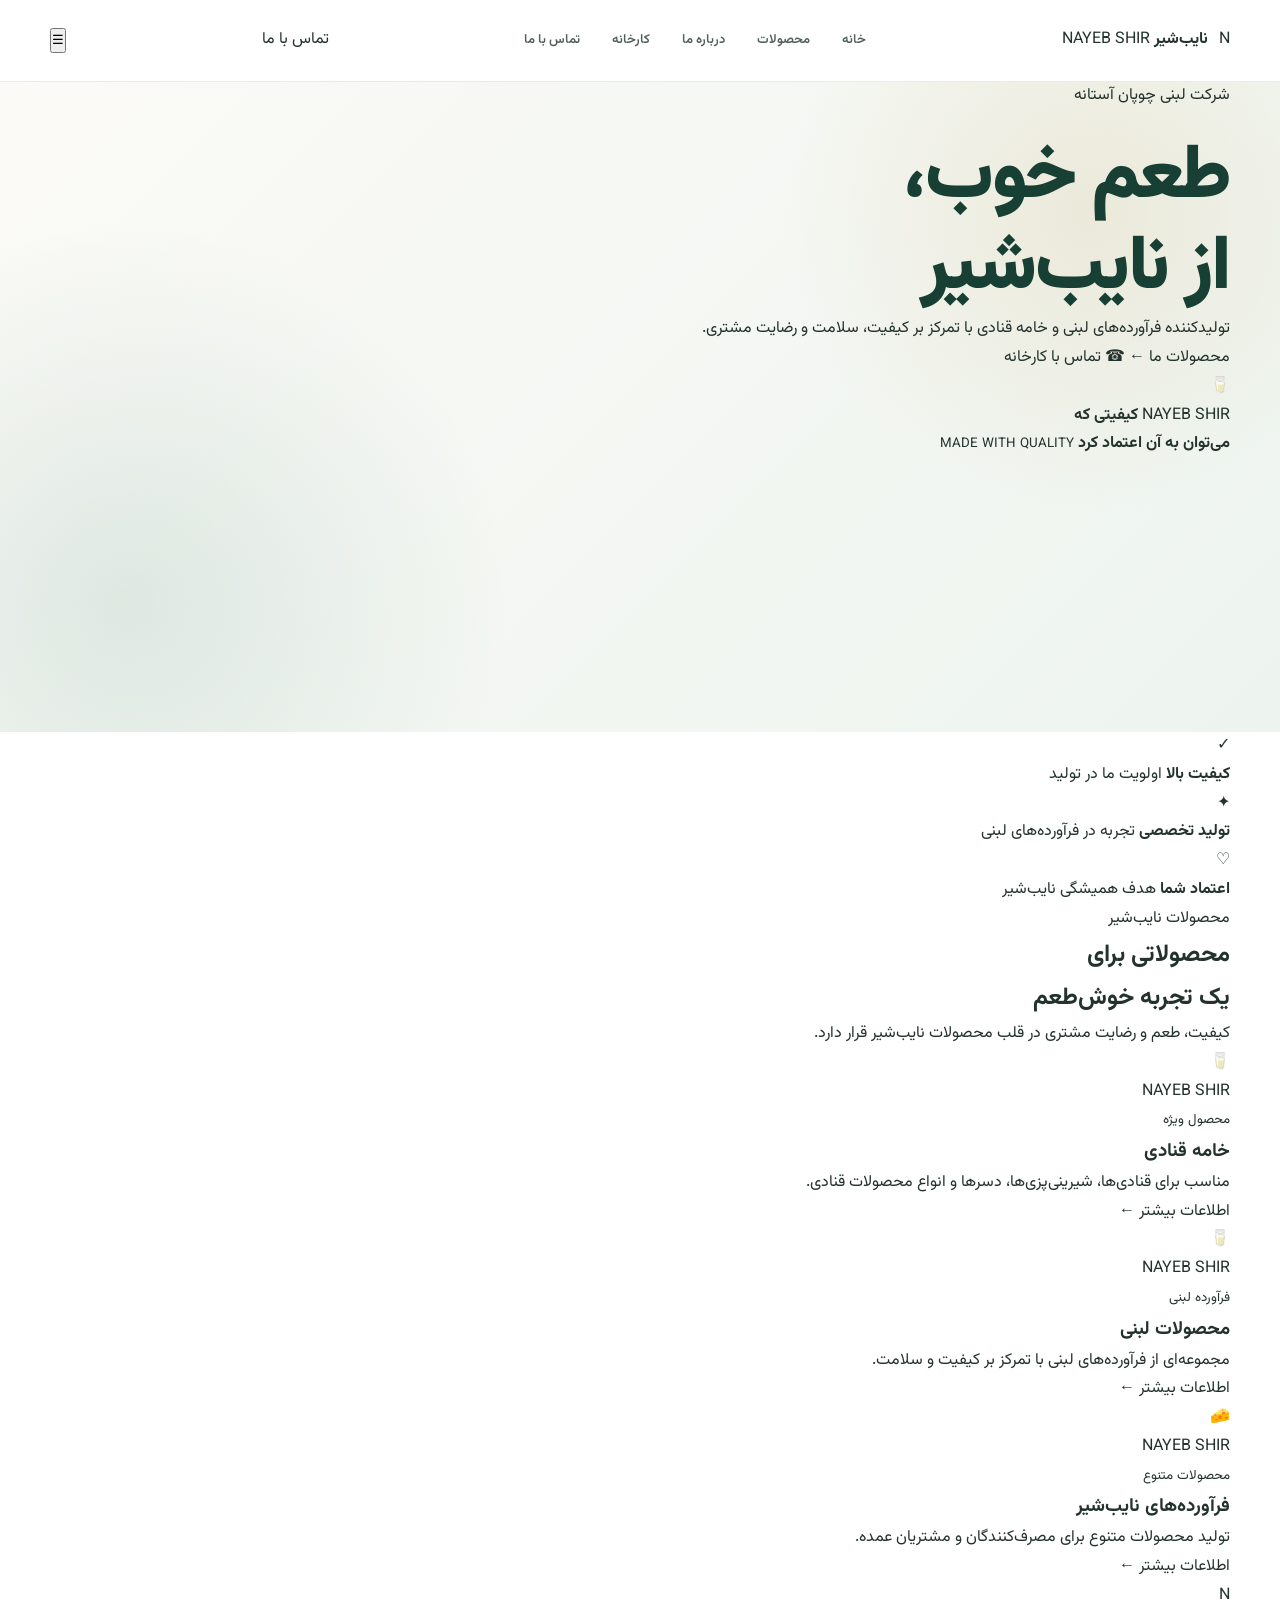
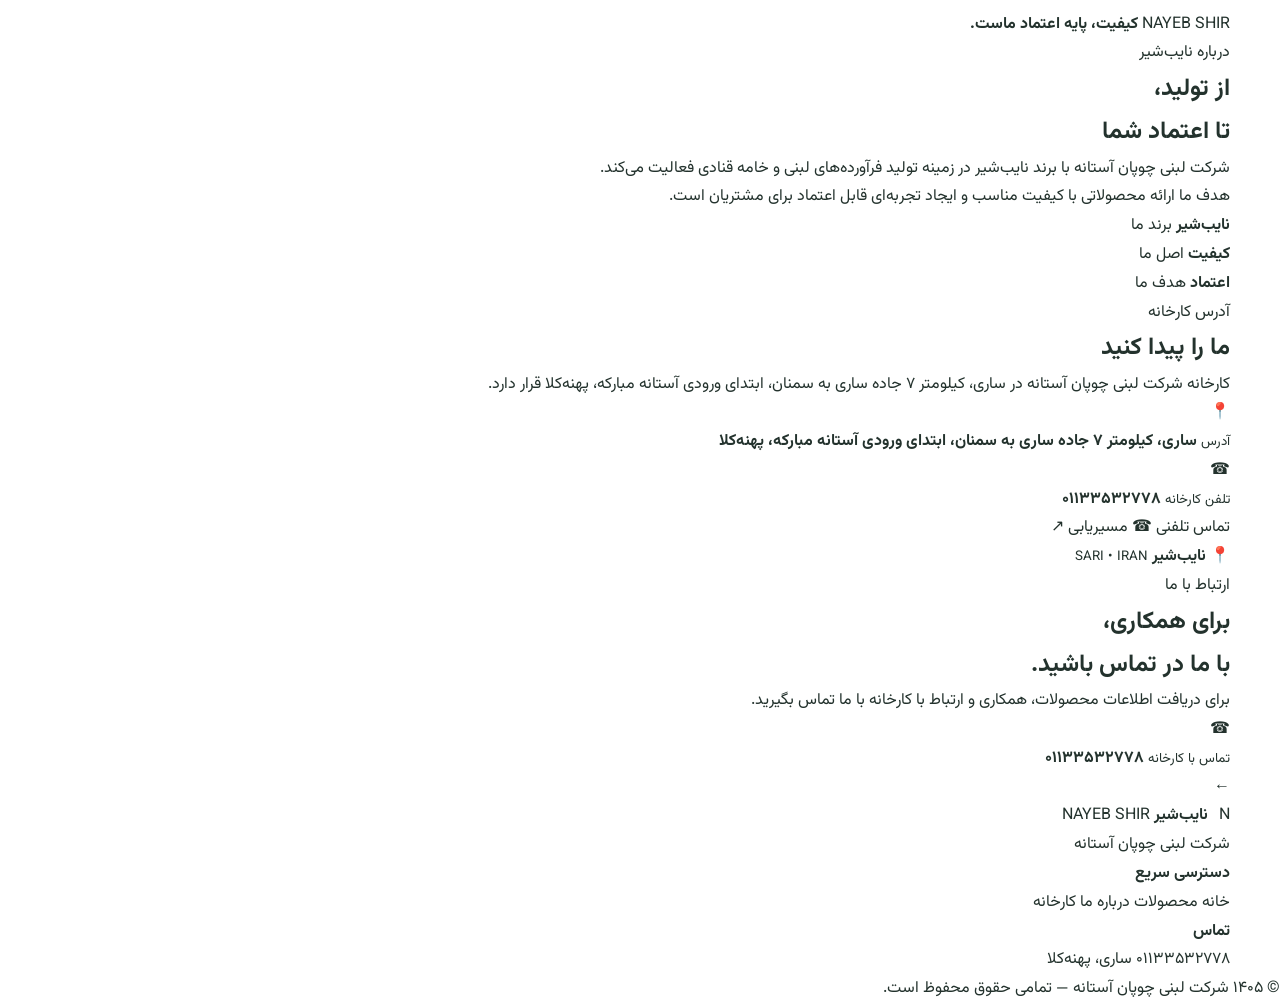
==== commit eb9f67aa: "Revise index.html for improved content and structure Updated the content and structure of the index." ====
--- a/index.html
+++ b/index.html
@@ -4,294 +4,191 @@
   <meta charset="UTF-8">
   <meta name="viewport" content="width=device-width, initial-scale=1.0">
 
-  <title>نایب‌شیر | طعم اصیل شیر</title>
+  <title>نایب‌شیر | شرکت لبنی چوپان آستانه</title>
 
   <meta name="description"
-        content="شرکت لبنی چوپان آستانه - تولیدکننده فرآورده‌های لبنی و خامه قنادی با برند نایب‌شیر">
+        content="شرکت لبنی چوپان آستانه با برند نایب‌شیر، تولیدکننده فرآورده‌های لبنی و خامه قنادی">
 
   <link rel="stylesheet" href="style.css">
 </head>
 
 <body>
 
-<!-- ================= HEADER ================= -->
-
 <header class="header">
-
   <div class="container nav">
 
     <a href="#home" class="logo">
-
-      <div class="logo-symbol">N</div>
-
-      <div class="logo-text">
+      <div class="logo-mark">N</div>
+
+      <div class="logo-name">
         <strong>نایب‌شیر</strong>
         <span>NAYEB SHIR</span>
       </div>
-
     </a>
 
-
-    <nav id="mainNav">
-
+    <nav id="nav">
       <a href="#home">خانه</a>
       <a href="#products">محصولات</a>
       <a href="#about">درباره ما</a>
       <a href="#factory">کارخانه</a>
       <a href="#contact">تماس با ما</a>
-
     </nav>
 
-
-    <button class="menu-button" id="menuBtn">
-      ☰
-    </button>
-
-  </div>
-
+    <a href="tel:01133532778" class="header-call">
+      تماس با ما
+    </a>
+
+    <button id="menuBtn" class="menu-btn">☰</button>
+
+  </div>
 </header>
 
 
-
-<!-- ================= HERO ================= -->
+<main>
+
+<!-- HERO -->
 
 <section class="hero" id="home">
 
-  <div class="hero-decoration decoration-one"></div>
-  <div class="hero-decoration decoration-two"></div>
-
-  <div class="container hero-grid">
-
-    <div class="hero-content">
-
-      <div class="eyebrow">
-        <span></span>
-        کیفیتی که می‌توان به آن اعتماد کرد
-      </div>
-
+  <div class="hero-bg"></div>
+
+  <div class="container hero-content">
+
+    <div class="hero-text">
+
+      <span class="mini-title">
+        شرکت لبنی چوپان آستانه
+      </span>
 
       <h1>
-
-        طعم اصیل شیر،
+        طعم خوب،
         <br>
-
-        <strong>با نایب‌شیر</strong>
-
+        <span>از نایب‌شیر</span>
       </h1>
 
-
-      <p>
-        تولیدکننده فرآورده‌های لبنی و خامه قنادی،
-        با نگاه به کیفیت، سلامت و رضایت مشتری.
-      </p>
-
-
-      <div class="hero-actions">
-
-        <a href="#products" class="button button-primary">
-          مشاهده محصولات
-          <span>←</span>
+      <p>
+        تولیدکننده فرآورده‌های لبنی و خامه قنادی
+        با تمرکز بر کیفیت، سلامت و رضایت مشتری.
+      </p>
+
+      <div class="hero-buttons">
+
+        <a href="#products" class="btn primary">
+          محصولات ما
+          <b>←</b>
         </a>
 
-        <a href="tel:01133532778" class="button button-light">
+        <a href="tel:01133532778" class="btn secondary">
+          <span>☎</span>
           تماس با کارخانه
-          <span>☎</span>
         </a>
 
       </div>
 
-
-      <div class="hero-trust">
-
-        <div>
-          <strong>نایب‌شیر</strong>
-          <span>برند محصولات</span>
-        </div>
-
-        <div>
-          <strong>کیفیت</strong>
-          <span>اولویت ما</span>
-        </div>
-
-        <div>
-          <strong>ایران</strong>
-          <span>محل تولید</span>
-        </div>
-
-      </div>
-
-    </div>
-
-
-
-    <!-- HERO PRODUCT -->
-
-    <div class="hero-visual">
-
-      <div class="hero-orbit orbit-one"></div>
-      <div class="hero-orbit orbit-two"></div>
-
-      <div class="product-showcase">
-
-        <div class="product-circle">
+    </div>
+
+
+    <div class="hero-product">
+
+      <div class="circle circle-one"></div>
+      <div class="circle circle-two"></div>
+
+      <div class="cream-card">
+
+        <div class="cream-icon">
           🥛
         </div>
 
-        <span>محصولات نایب‌شیر</span>
+        <span>NAYEB SHIR</span>
 
         <strong>
-          تازه، باکیفیت،
+          کیفیتی که
           <br>
-          مطمئن
+          می‌توان به آن اعتماد کرد
         </strong>
 
         <small>
-          NAYEB SHIR
+          MADE WITH QUALITY
         </small>
 
       </div>
 
-
-      <!-- COW -->
-
-      <div class="cow-mascot">
-
-        <img
-          src="cow.png"
-          alt="عروسک گاو نایب‌شیر"
-          onerror="this.style.display='none'; this.nextElementSibling.style.display='block';"
-        >
-
-        <span class="cow-fallback">
-          🐄
-        </span>
-
-        <div class="cow-bubble">
-          خوشمزه‌ست!
-        </div>
-
-      </div>
-
-
-    </div>
-
-  </div>
-
+    </div>
+
+  </div>
 </section>
 
 
-
-<!-- ================= FEATURES ================= -->
+<!-- FEATURES -->
 
 <section class="features">
 
+  <div class="container features-inner">
+
+    <div class="feature">
+      <div class="feature-icon">✓</div>
+      <div>
+        <strong>کیفیت بالا</strong>
+        <span>اولویت ما در تولید</span>
+      </div>
+    </div>
+
+    <div class="feature">
+      <div class="feature-icon">✦</div>
+      <div>
+        <strong>تولید تخصصی</strong>
+        <span>تجربه در فرآورده‌های لبنی</span>
+      </div>
+    </div>
+
+    <div class="feature">
+      <div class="feature-icon">♡</div>
+      <div>
+        <strong>اعتماد شما</strong>
+        <span>هدف همیشگی نایب‌شیر</span>
+      </div>
+    </div>
+
+  </div>
+
+</section>
+
+
+<!-- PRODUCTS -->
+
+<section class="section products" id="products">
+
   <div class="container">
 
-    <div class="features-box">
-
-      <div class="feature">
-
-        <div class="feature-icon">
-          ✓
-        </div>
-
-        <div>
-          <strong>کیفیت بالا</strong>
-          <span>توجه به کیفیت در تولید</span>
-        </div>
-
-      </div>
-
-
-      <div class="feature">
-
-        <div class="feature-icon">
-          ★
-        </div>
-
-        <div>
-          <strong>تولید تخصصی</strong>
-          <span>تجربه در فرآورده‌های لبنی</span>
-        </div>
-
-      </div>
-
-
-      <div class="feature">
-
-        <div class="feature-icon">
-          ♡
-        </div>
-
-        <div>
-          <strong>اعتماد مشتری</strong>
-          <span>رضایت شما هدف ماست</span>
-        </div>
-
-      </div>
-
-    </div>
-
-  </div>
-
-</section>
-
-
-
-<!-- ================= PRODUCTS ================= -->
-
-<section class="products section" id="products">
-
-  <div class="container">
-
-    <div class="section-heading">
-
-      <span>محصولات ما</span>
+    <div class="section-title">
+
+      <span>محصولات نایب‌شیر</span>
 
       <h2>
-        انتخابی خوش‌طعم
+        محصولاتی برای
         <br>
-        برای هر سلیقه
+        یک تجربه خوش‌طعم
       </h2>
 
       <p>
-        محصولات نایب‌شیر با تمرکز بر کیفیت و تجربه‌ای
-        بهتر برای مصرف‌کنندگان و مشتریان تولید می‌شوند.
-      </p>
-
-    </div>
-
+        کیفیت، طعم و رضایت مشتری در قلب محصولات نایب‌شیر قرار دارد.
+      </p>
+
+    </div>
 
 
     <div class="products-grid">
 
-
-      <!-- PRODUCT 1 -->
-
-      <article class="product-card">
-
-        <div class="product-art cream-art">
-
-          <div class="art-circle">
-            🥛
-          </div>
-
-          <span class="art-label">
-            NAYEB SHIR
-          </span>
-
-        </div>
-
-
-        <div class="product-body">
-
-          <span class="product-category">
-            محصول ویژه
-          </span>
-
-          <h3>
-            خامه قنادی
-          </h3>
+      <article class="product">
+
+        <div class="product-image cream">
+          <div class="product-symbol">🥛</div>
+          <span>NAYEB SHIR</span>
+        </div>
+
+        <div class="product-info">
+          <small>محصول ویژه</small>
+          <h3>خامه قنادی</h3>
 
           <p>
             مناسب برای قنادی‌ها، شیرینی‌پزی‌ها،
@@ -300,142 +197,91 @@
 
           <a href="#contact">
             اطلاعات بیشتر
-            <span>←</span>
+            <b>←</b>
           </a>
-
         </div>
 
       </article>
 
 
-
-      <!-- PRODUCT 2 -->
-
-      <article class="product-card">
-
-        <div class="product-art dairy-art">
-
-          <div class="art-circle">
-            🧀
-          </div>
-
-          <span class="art-label">
-            NAYEB SHIR
-          </span>
-
-        </div>
-
-
-        <div class="product-body">
-
-          <span class="product-category">
-            فرآورده لبنی
-          </span>
-
-          <h3>
-            محصولات لبنی
-          </h3>
+      <article class="product">
+
+        <div class="product-image milk">
+          <div class="product-symbol">🥛</div>
+          <span>NAYEB SHIR</span>
+        </div>
+
+        <div class="product-info">
+          <small>فرآورده لبنی</small>
+          <h3>محصولات لبنی</h3>
 
           <p>
-            مجموعه‌ای از فرآورده‌های لبنی با تمرکز
-            بر کیفیت و سلامت.
+            مجموعه‌ای از فرآورده‌های لبنی
+            با تمرکز بر کیفیت و سلامت.
           </p>
 
           <a href="#contact">
             اطلاعات بیشتر
-            <span>←</span>
+            <b>←</b>
           </a>
-
         </div>
 
       </article>
 
 
-
-      <!-- PRODUCT 3 -->
-
-      <article class="product-card">
-
-        <div class="product-art milk-art">
-
-          <div class="art-circle">
-            🥛
-          </div>
-
-          <span class="art-label">
-            NAYEB SHIR
-          </span>
-
-        </div>
-
-
-        <div class="product-body">
-
-          <span class="product-category">
-            نایب‌شیر
-          </span>
-
-          <h3>
-            فرآورده‌های متنوع
-          </h3>
+      <article class="product">
+
+        <div class="product-image dairy">
+          <div class="product-symbol">🧀</div>
+          <span>NAYEB SHIR</span>
+        </div>
+
+        <div class="product-info">
+          <small>محصولات متنوع</small>
+          <h3>فرآورده‌های نایب‌شیر</h3>
 
           <p>
-            محصولات متنوع برای مصرف‌کنندگان
+            تولید محصولات متنوع برای مصرف‌کنندگان
             و مشتریان عمده.
           </p>
 
           <a href="#contact">
             اطلاعات بیشتر
-            <span>←</span>
+            <b>←</b>
           </a>
-
         </div>
 
       </article>
 
-
-    </div>
-
-  </div>
-
+    </div>
+
+  </div>
 </section>
 
 
-
-<!-- ================= ABOUT ================= -->
-
-<section class="about section" id="about">
+<!-- ABOUT -->
+
+<section class="section about" id="about">
 
   <div class="container about-grid">
 
-
     <div class="about-image">
 
-      <div class="big-letter">
+      <div class="about-n">
         N
       </div>
 
-      <div class="about-glow"></div>
-
-      <div class="about-card">
-
-        <span>
-          NAYEB SHIR
-        </span>
-
-        <strong>
-          کیفیت، پایه اعتماد ماست.
-        </strong>
-
-      </div>
-
-    </div>
-
-
-
-    <div class="about-content">
-
-      <span class="section-tag">
+      <div class="about-overlay">
+        <span>NAYEB SHIR</span>
+        <strong>کیفیت، پایه اعتماد ماست.</strong>
+      </div>
+
+    </div>
+
+
+    <div class="about-text">
+
+      <span class="gold-title">
         درباره نایب‌شیر
       </span>
 
@@ -452,12 +298,11 @@
       </p>
 
       <p>
-        تلاش ما این است که محصولی با کیفیت مناسب
-        و تجربه‌ای قابل اعتماد برای مشتریان ارائه کنیم.
-      </p>
-
-
-      <div class="about-numbers">
+        هدف ما ارائه محصولاتی با کیفیت مناسب و
+        ایجاد تجربه‌ای قابل اعتماد برای مشتریان است.
+      </p>
+
+      <div class="about-points">
 
         <div>
           <strong>نایب‌شیر</strong>
@@ -466,7 +311,7 @@
 
         <div>
           <strong>کیفیت</strong>
-          <span>نگاه ما</span>
+          <span>اصل ما</span>
         </div>
 
         <div>
@@ -479,76 +324,71 @@
     </div>
 
   </div>
-
 </section>
 
 
-
-<!-- ================= FACTORY ================= -->
-
-<section class="factory section" id="factory">
+<!-- FACTORY -->
+
+<section class="section factory" id="factory">
 
   <div class="container">
 
+    <div class="factory-header">
+      <span>آدرس کارخانه</span>
+
+      <h2>
+        ما را پیدا کنید
+      </h2>
+
+      <p>
+        کارخانه شرکت لبنی چوپان آستانه در ساری،
+        کیلومتر ۷ جاده ساری به سمنان،
+        ابتدای ورودی آستانه مبارکه، پهنه‌کلا قرار دارد.
+      </p>
+    </div>
+
+
     <div class="factory-box">
 
-
-      <div class="factory-info">
-
-        <span class="section-tag">
-          کارخانه نایب‌شیر
-        </span>
-
-        <h2>
-          ما را پیدا کنید
-        </h2>
-
-        <p>
-          کارخانه شرکت لبنی چوپان آستانه در ساری،
-          کیلومتر ۷ جاده ساری به سمنان،
-          ابتدای ورودی آستانه مبارکه، پهنه‌کلا قرار دارد.
-        </p>
-
-
-        <div class="phone-box">
-
-          <div class="phone-icon">
-            ☎
+      <div class="factory-details">
+
+        <div class="detail">
+          <div class="detail-icon">📍</div>
+
+          <div>
+            <small>آدرس</small>
+            <strong>
+              ساری، کیلومتر ۷ جاده ساری به سمنان،
+              ابتدای ورودی آستانه مبارکه، پهنه‌کلا
+            </strong>
           </div>
+        </div>
+
+
+        <div class="detail">
+          <div class="detail-icon">☎</div>
 
           <div>
-
-            <small>
-              تلفن کارخانه
-            </small>
-
-            <strong>
-              ۰۱۱۳۳۵۳۲۷۷۸
-            </strong>
-
+            <small>تلفن کارخانه</small>
+            <strong>۰۱۱۳۳۵۳۲۷۷۸</strong>
           </div>
-
-        </div>
-
-
-        <div class="factory-buttons">
-
-          <a
-            href="tel:01133532778"
-            class="button button-primary"
-          >
+        </div>
+
+
+        <div class="factory-actions">
+
+          <a href="tel:01133532778" class="btn primary">
             تماس تلفنی
             <span>☎</span>
           </a>
 
-
           <a
-            href="https://www.google.com/maps/search/?api=1&query=36.4591236"
+            href="https://www.google.com/maps/search/?api=1&query=36.4591236,53.113"
             target="_blank"
-            class="button button-outline"
+            class="btn secondary"
           >
             مسیریابی
-            <span>📍</span>
+            <span>↗</span>
           </a>
 
         </div>
@@ -556,197 +396,126 @@
       </div>
 
 
-
-      <div class="factory-visual">
-
-        <div class="map-decoration">
-
+      <div class="map">
+
+        <div class="map-grid"></div>
+
+        <div class="map-pin">
           <span>📍</span>
-
-          <strong>
-            نایب‌شیر
-          </strong>
-
-          <small>
-            SARI • IRAN
-          </small>
-
-        </div>
-
-      </div>
-
-
-    </div>
-
-  </div>
-
+          <strong>نایب‌شیر</strong>
+          <small>SARI • IRAN</small>
+        </div>
+
+      </div>
+
+    </div>
+
+  </div>
 </section>
 
 
-
-<!-- ================= CONTACT ================= -->
+<!-- CONTACT -->
 
 <section class="contact" id="contact">
 
-  <div class="container contact-grid">
+  <div class="container contact-inner">
 
     <div>
 
-      <span class="section-tag">
-        ارتباط با ما
-      </span>
+      <span>ارتباط با ما</span>
 
       <h2>
-        برای همکاری
+        برای همکاری،
         <br>
         با ما در تماس باشید.
       </h2>
 
       <p>
-        برای دریافت اطلاعات محصولات،
-        همکاری و ارتباط با کارخانه می‌توانید
-        با ما تماس بگیرید.
+        برای دریافت اطلاعات محصولات، همکاری
+        و ارتباط با کارخانه با ما تماس بگیرید.
+      </p>
+
+    </div>
+
+
+    <a href="tel:01133532778" class="big-phone">
+
+      <div class="phone-icon">
+        ☎
+      </div>
+
+      <div>
+        <small>تماس با کارخانه</small>
+        <strong>۰۱۱۳۳۵۳۲۷۷۸</strong>
+      </div>
+
+      <b>←</b>
+
+    </a>
+
+  </div>
+
+</section>
+
+</main>
+
+
+<!-- FOOTER -->
+
+<footer>
+
+  <div class="container footer">
+
+    <div class="footer-brand">
+
+      <a href="#home" class="logo">
+        <div class="logo-mark">N</div>
+
+        <div class="logo-name">
+          <strong>نایب‌شیر</strong>
+          <span>NAYEB SHIR</span>
+        </div>
+      </a>
+
+      <p>
+        شرکت لبنی چوپان آستانه
       </p>
 
     </div>
 
 
     <div>
-
-      <a href="tel:01133532778" class="contact-phone">
-
-        <div class="contact-phone-icon">
-          ☎
-        </div>
-
-        <div>
-
-          <small>
-            تماس با کارخانه
-          </small>
-
-          <strong>
-            ۰۱۱۳۳۵۳۲۷۷۸
-          </strong>
-
-        </div>
-
-        <span>
-          ←
-        </span>
-
-      </a>
-
-    </div>
-
-  </div>
-
-</section>
-
-
-
-<!-- ================= FOOTER ================= -->
-
-<footer>
-
-  <div class="container footer-grid">
-
-
-    <div class="footer-brand">
-
-      <a href="#home" class="logo">
-
-        <div class="logo-symbol">
-          N
-        </div>
-
-        <div class="logo-text">
-
-          <strong>
-            نایب‌شیر
-          </strong>
-
-          <span>
-            NAYEB SHIR
-          </span>
-
-        </div>
-
-      </a>
-
-
-      <p>
-        شرکت لبنی چوپان آستانه
-      </p>
-
-    </div>
-
-
-
-    <div>
-
-      <h4>
-        دسترسی سریع
-      </h4>
-
+      <h4>دسترسی سریع</h4>
       <a href="#home">خانه</a>
       <a href="#products">محصولات</a>
       <a href="#about">درباره ما</a>
       <a href="#factory">کارخانه</a>
-
-    </div>
-
+    </div>
 
 
     <div>
-
-      <h4>
-        ارتباط
-      </h4>
+      <h4>تماس</h4>
 
       <a href="tel:01133532778">
         ۰۱۱۳۳۵۳۲۷۷۸
       </a>
 
-      <p>
+      <span>
         ساری، پهنه‌کلا
-      </p>
-
+      </span>
     </div>
 
   </div>
 
 
   <div class="copyright">
-
-    © ۱۴۰۵ شرکت لبنی چوپان آستانه
-    — تمامی حقوق محفوظ است.
-
+    © ۱۴۰۵ شرکت لبنی چوپان آستانه — تمامی حقوق محفوظ است.
   </div>
 
 </footer>
 
 
-
-<!-- FLOATING COW -->
-
-<div class="floating-cow">
-
-  <img
-    src="cow.png"
-    alt="عروسک نایب‌شیر"
-    onerror="this.style.display='none'; this.nextElementSibling.style.display='block';"
-  >
-
-  <span>
-    🐄
-  </span>
-
-</div>
-
-
-
 <script src="script.js"></script>
 
 </body>
-    </html>
+            </html>
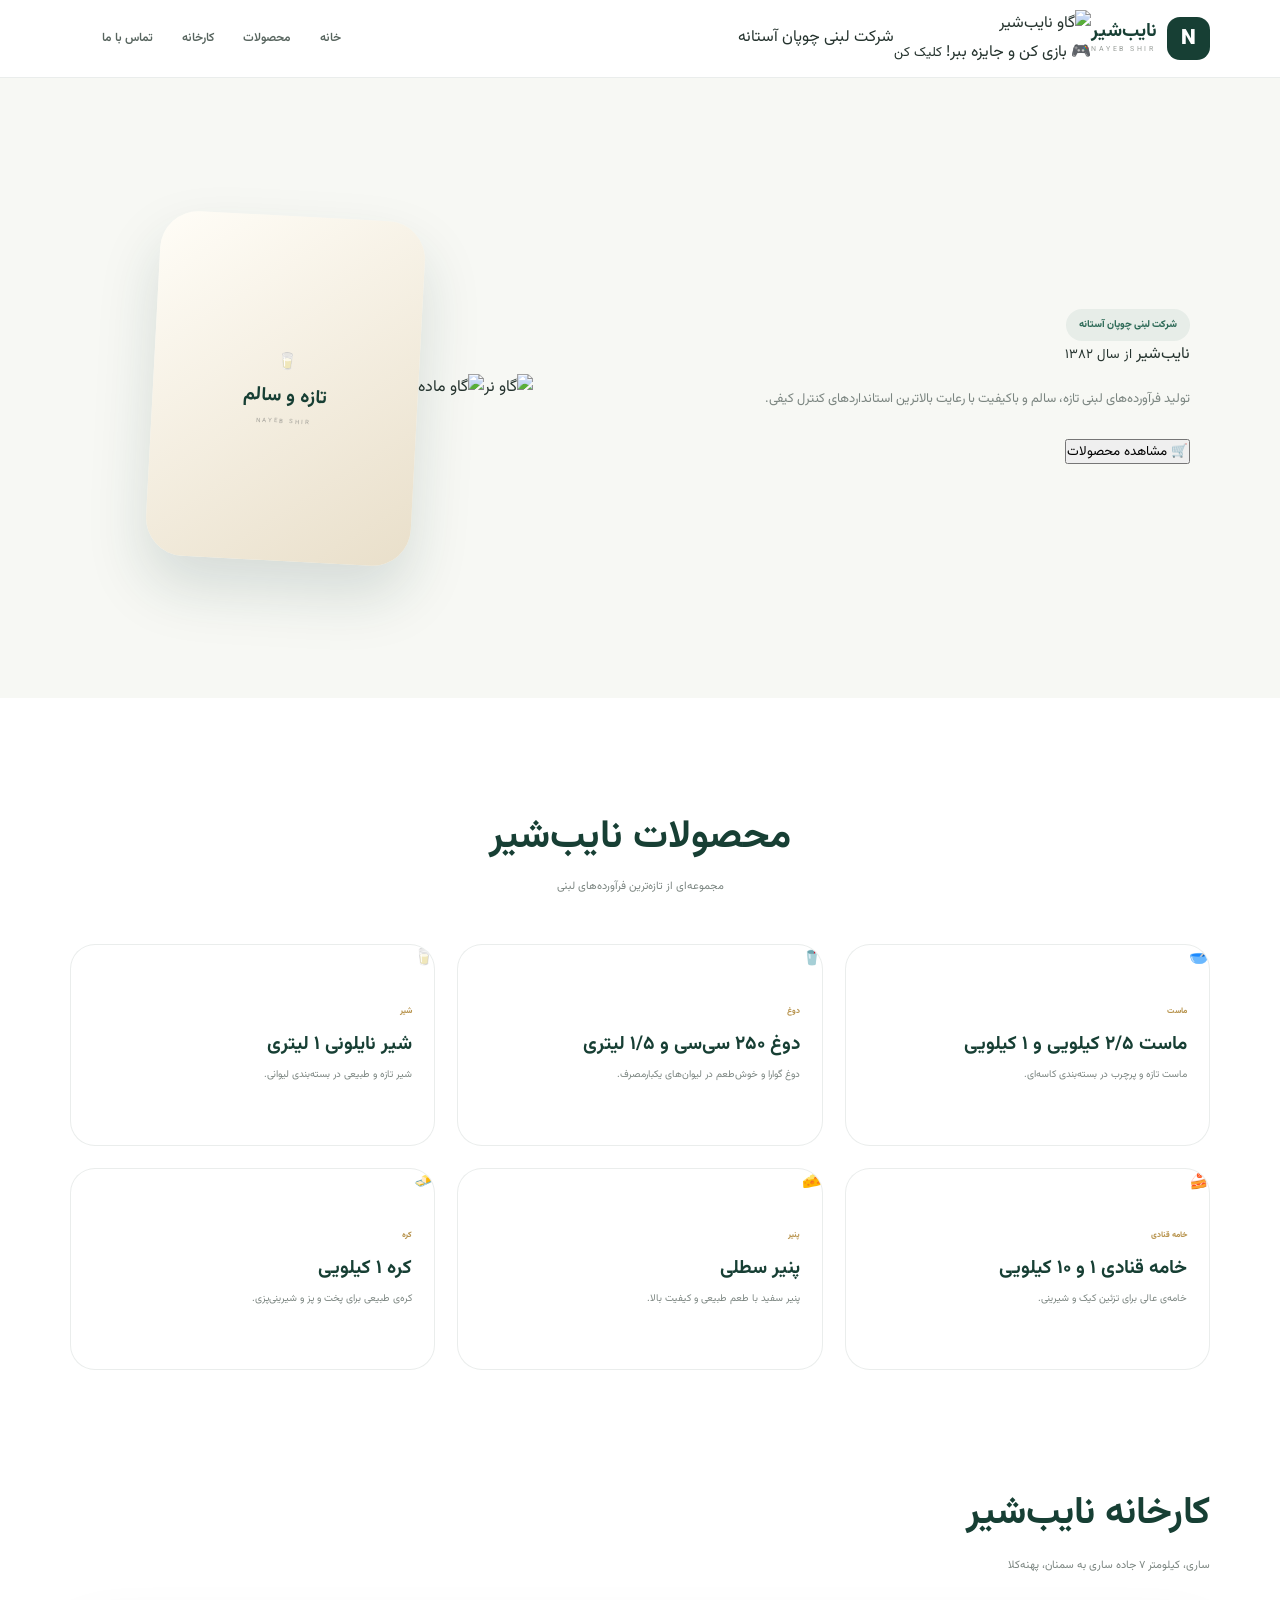
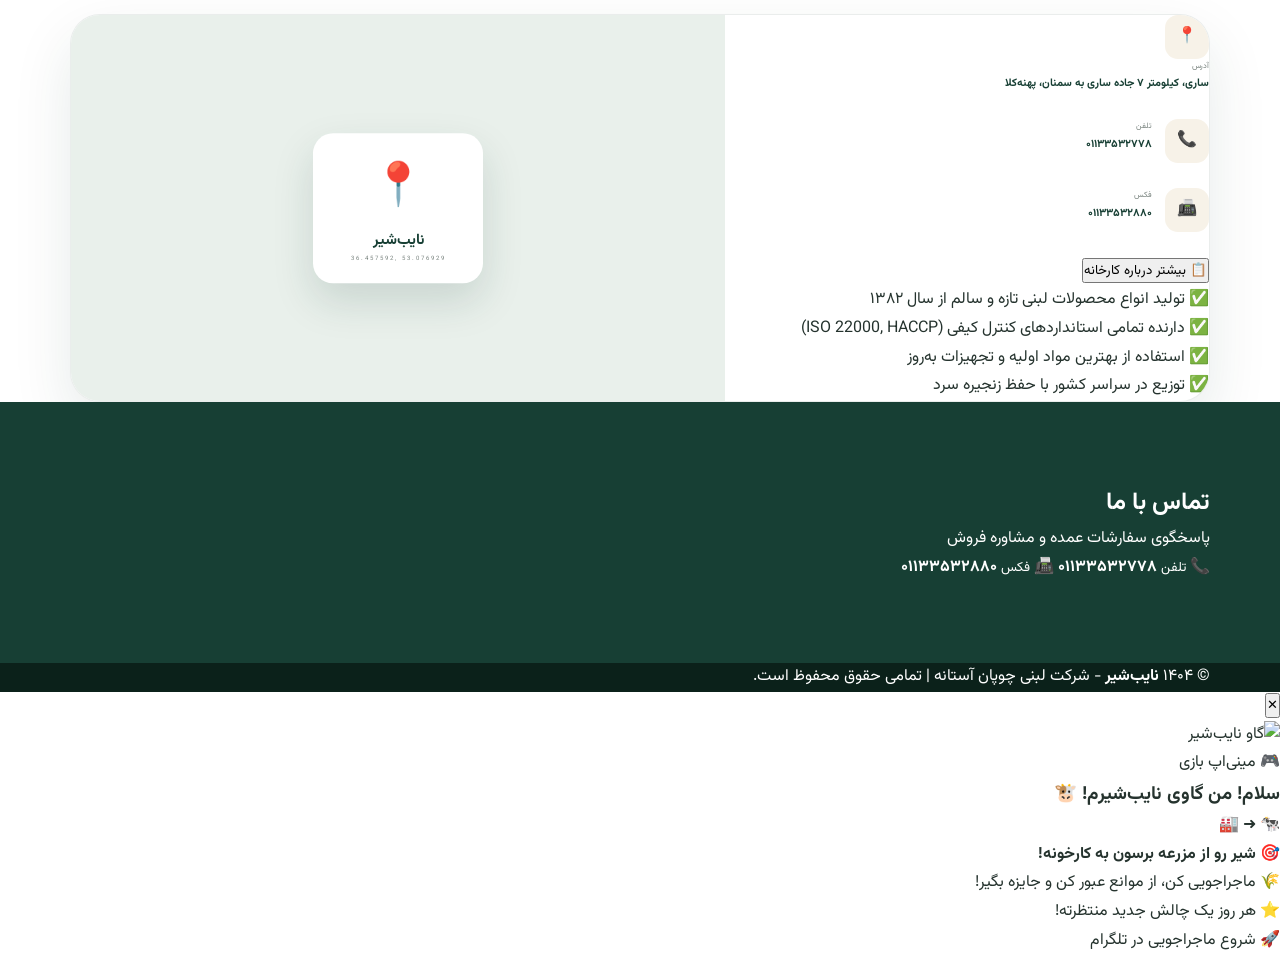
==== commit 7316479b: "Refactor index.html structure and add new features" ====
--- a/index.html
+++ b/index.html
@@ -3,519 +3,235 @@
 <head>
   <meta charset="UTF-8">
   <meta name="viewport" content="width=device-width, initial-scale=1.0">
-
   <title>نایب‌شیر | شرکت لبنی چوپان آستانه</title>
-
-  <meta name="description"
-        content="شرکت لبنی چوپان آستانه با برند نایب‌شیر، تولیدکننده فرآورده‌های لبنی و خامه قنادی">
-
   <link rel="stylesheet" href="style.css">
 </head>
-
 <body>
 
 <header class="header">
   <div class="container nav">
-
     <a href="#home" class="logo">
       <div class="logo-mark">N</div>
-
       <div class="logo-name">
         <strong>نایب‌شیر</strong>
         <span>NAYEB SHIR</span>
       </div>
     </a>
-
+    <!-- گاو کارتونی با نوشته "بازی کن و جایزه ببر!" -->
+    <div class="cow-mascot-wrapper" onclick="openModal()">
+      <div class="cow-mascot" id="cowMascot">
+        <img src="images/cow.png" alt="گاو نایب‌شیر">
+      </div>
+      <span class="cow-mascot-label">
+        🎮 بازی کن و جایزه ببر!
+        <small>کلیک کن</small>
+      </span>
+    </div>
+    <span class="sub-brand">شرکت لبنی چوپان آستانه</span>
     <nav id="nav">
       <a href="#home">خانه</a>
-      <a href="#products">محصولات</a>
-      <a href="#about">درباره ما</a>
+      <a href="#products-link" onclick="toggleProducts()">محصولات</a>
       <a href="#factory">کارخانه</a>
       <a href="#contact">تماس با ما</a>
     </nav>
-
-    <a href="tel:01133532778" class="header-call">
-      تماس با ما
-    </a>
-
     <button id="menuBtn" class="menu-btn">☰</button>
-
   </div>
 </header>
 
-
 <main>
-
-<!-- HERO -->
-
-<section class="hero" id="home">
-
-  <div class="hero-bg"></div>
-
-  <div class="container hero-content">
-
-    <div class="hero-text">
-
-      <span class="mini-title">
-        شرکت لبنی چوپان آستانه
-      </span>
-
-      <h1>
-        طعم خوب،
-        <br>
-        <span>از نایب‌شیر</span>
-      </h1>
-
-      <p>
-        تولیدکننده فرآورده‌های لبنی و خامه قنادی
-        با تمرکز بر کیفیت، سلامت و رضایت مشتری.
-      </p>
-
-      <div class="hero-buttons">
-
-        <a href="#products" class="btn primary">
-          محصولات ما
-          <b>←</b>
+  <section class="hero" id="home">
+    <div class="container hero-content">
+      <div class="hero-text">
+        <span class="mini-title">شرکت لبنی چوپان آستانه</span>
+        <div class="hero-brand-banner">
+          نایب‌شیر
+          <small>از سال ۱۳۸۲</small>
+        </div>
+        <p>تولید فرآورده‌های لبنی تازه، سالم و باکیفیت با رعایت بالاترین استانداردهای کنترل کیفی.</p>
+        <button class="toggle-products-btn" onclick="toggleProducts()">🛒 مشاهده محصولات</button>
+      </div>
+      <div class="hero-product">
+        <!-- گاو نر (آقا) -->
+        <div class="cow-sticker male" id="cowMale" onclick="jumpCow('male')">
+          <img src="images/cow-male.png" alt="گاو نر">
+        </div>
+        <!-- گاو ماده (خانم) -->
+        <div class="cow-sticker female" id="cowFemale" onclick="jumpCow('female')">
+          <img src="images/cow-female.png" alt="گاو ماده">
+        </div>
+        <div class="cream-card">
+          <div class="icon-big">🥛</div>
+          <strong>تازه و سالم</strong>
+          <small>NAYEB SHIR</small>
+        </div>
+      </div>
+    </div>
+  </section>
+
+  <section class="section" id="products-link">
+    <div class="container">
+      <div class="products-wrapper" id="productsWrapper">
+        <div class="section-title">
+          <h2>محصولات نایب‌شیر</h2>
+          <p>مجموعه‌ای از تازه‌ترین فرآورده‌های لبنی</p>
+        </div>
+        <div class="products-grid">
+          <div class="product">
+            <span class="product-emoji">🥣</span>
+            <div class="product-info">
+              <small>ماست</small>
+              <h3>ماست ۲/۵ کیلویی و ۱ کیلویی</h3>
+              <p>ماست تازه و پرچرب در بسته‌بندی کاسه‌ای.</p>
+            </div>
+          </div>
+          <div class="product">
+            <span class="product-emoji">🥤</span>
+            <div class="product-info">
+              <small>دوغ</small>
+              <h3>دوغ ۲۵۰ سی‌سی و ۱/۵ لیتری</h3>
+              <p>دوغ گوارا و خوش‌طعم در لیوان‌های یکبارمصرف.</p>
+            </div>
+          </div>
+          <div class="product">
+            <span class="product-emoji">🥛</span>
+            <div class="product-info">
+              <small>شیر</small>
+              <h3>شیر نایلونی ۱ لیتری</h3>
+              <p>شیر تازه و طبیعی در بسته‌بندی لیوانی.</p>
+            </div>
+          </div>
+          <div class="product">
+            <span class="product-emoji">🍰</span>
+            <div class="product-info">
+              <small>خامه قنادی</small>
+              <h3>خامه قنادی ۱ و ۱۰ کیلویی</h3>
+              <p>خامه‌ی عالی برای تزئین کیک و شیرینی.</p>
+            </div>
+          </div>
+          <div class="product">
+            <span class="product-emoji">🧀</span>
+            <div class="product-info">
+              <small>پنیر</small>
+              <h3>پنیر سطلی</h3>
+              <p>پنیر سفید با طعم طبیعی و کیفیت بالا.</p>
+            </div>
+          </div>
+          <div class="product">
+            <span class="product-emoji">🧈</span>
+            <div class="product-info">
+              <small>کره</small>
+              <h3>کره ۱ کیلویی</h3>
+              <p>کره‌ی طبیعی برای پخت و پز و شیرینی‌پزی.</p>
+            </div>
+          </div>
+        </div>
+      </div>
+    </div>
+  </section>
+
+  <section class="factory-section" id="factory">
+    <div class="container">
+      <div class="factory-header">
+        <h2>کارخانه نایب‌شیر</h2>
+        <p>ساری، کیلومتر ۷ جاده ساری به سمنان، پهنه‌کلا</p>
+      </div>
+      <div class="factory-box">
+        <div>
+          <div class="detail">
+            <a href="https://www.google.com/maps/search/?api=1&query=36.457592,53.076929" target="_blank">
+              <span class="detail-icon">📍</span>
+              <div>
+                <small>آدرس</small>
+                <strong>ساری، کیلومتر ۷ جاده ساری به سمنان، پهنه‌کلا</strong>
+              </div>
+            </a>
+          </div>
+          <div class="detail">
+            <div class="detail-icon">📞</div>
+            <div>
+              <small>تلفن</small>
+              <strong>۰۱۱۳۳۵۳۲۷۷۸</strong>
+            </div>
+          </div>
+          <div class="detail">
+            <div class="detail-icon">📠</div>
+            <div>
+              <small>فکس</small>
+              <strong>۰۱۱۳۳۵۳۲۸۸۰</strong>
+            </div>
+          </div>
+          <button class="expand-btn" onclick="toggleExpand()">📋 بیشتر درباره کارخانه</button>
+          <div class="expand-content" id="expandContent">
+            <p>✅ تولید انواع محصولات لبنی تازه و سالم از سال ۱۳۸۲</p>
+            <p>✅ دارنده تمامی استانداردهای کنترل کیفی (ISO 22000, HACCP)</p>
+            <p>✅ استفاده از بهترین مواد اولیه و تجهیزات به‌روز</p>
+            <p>✅ توزیع در سراسر کشور با حفظ زنجیره سرد</p>
+          </div>
+        </div>
+        <div class="map">
+          <div class="map-pin">
+            <span>📍</span>
+            <strong>نایب‌شیر</strong>
+            <small>36.457592, 53.076929</small>
+          </div>
+        </div>
+      </div>
+    </div>
+  </section>
+
+  <section class="contact" id="contact">
+    <div class="container contact-box">
+      <div class="contact-info">
+        <h2>تماس با ما</h2>
+        <p>پاسخگوی سفارشات عمده و مشاوره فروش</p>
+      </div>
+      <div class="contact-numbers">
+        <a href="tel:01133532778" class="contact-number">
+          <span class="icon">📞</span>
+          <span class="number">
+            <small>تلفن</small>
+            <strong>۰۱۱۳۳۵۳۲۷۷۸</strong>
+          </span>
         </a>
-
-        <a href="tel:01133532778" class="btn secondary">
-          <span>☎</span>
-          تماس با کارخانه
+        <a href="tel:01133532880" class="contact-number">
+          <span class="icon">📠</span>
+          <span class="number">
+            <small>فکس</small>
+            <strong>۰۱۱۳۳۵۳۲۸۸۰</strong>
+          </span>
         </a>
-
-      </div>
-
-    </div>
-
-
-    <div class="hero-product">
-
-      <div class="circle circle-one"></div>
-      <div class="circle circle-two"></div>
-
-      <div class="cream-card">
-
-        <div class="cream-icon">
-          🥛
-        </div>
-
-        <span>NAYEB SHIR</span>
-
-        <strong>
-          کیفیتی که
-          <br>
-          می‌توان به آن اعتماد کرد
-        </strong>
-
-        <small>
-          MADE WITH QUALITY
-        </small>
-
-      </div>
-
-    </div>
-
+      </div>
+    </div>
+  </section>
+</main>
+
+<footer>
+  <div class="container">
+    <p>© ۱۴۰۴ <strong>نایب‌شیر</strong> - شرکت لبنی چوپان آستانه | تمامی حقوق محفوظ است.</p>
   </div>
-</section>
-
-
-<!-- FEATURES -->
-
-<section class="features">
-
-  <div class="container features-inner">
-
-    <div class="feature">
-      <div class="feature-icon">✓</div>
-      <div>
-        <strong>کیفیت بالا</strong>
-        <span>اولویت ما در تولید</span>
-      </div>
-    </div>
-
-    <div class="feature">
-      <div class="feature-icon">✦</div>
-      <div>
-        <strong>تولید تخصصی</strong>
-        <span>تجربه در فرآورده‌های لبنی</span>
-      </div>
-    </div>
-
-    <div class="feature">
-      <div class="feature-icon">♡</div>
-      <div>
-        <strong>اعتماد شما</strong>
-        <span>هدف همیشگی نایب‌شیر</span>
-      </div>
-    </div>
-
+</footer>
+
+<!-- مودال (پنجره بازشو) -->
+<div class="modal-overlay" id="cowModal">
+  <div class="modal-box">
+    <button class="modal-close" onclick="closeModal()">✕</button>
+    <div class="modal-cow">
+      <img src="images/cow.png" alt="گاو نایب‌شیر">
+    </div>
+    <span class="game-badge">🎮 مینی‌اپ بازی</span>
+    <h3>سلام! من گاوی نایب‌شیرم! 🐮</h3>
+    <div class="game-emoji">🐄 ➜ 🏭</div>
+    <p>
+      <strong>🎯 شیر رو از مزرعه برسون به کارخونه!</strong><br>
+      🌾 ماجراجویی کن، از موانع عبور کن و جایزه بگیر!<br>
+      ⭐ هر روز یک چالش جدید منتظرته!
+    </p>
+    <a href="https://t.me/NAYEB_SHIR_BOT" target="_blank" class="telegram-btn">
+      <span>🚀</span> شروع ماجراجویی در تلگرام
+    </a>
   </div>
-
-</section>
-
-
-<!-- PRODUCTS -->
-
-<section class="section products" id="products">
-
-  <div class="container">
-
-    <div class="section-title">
-
-      <span>محصولات نایب‌شیر</span>
-
-      <h2>
-        محصولاتی برای
-        <br>
-        یک تجربه خوش‌طعم
-      </h2>
-
-      <p>
-        کیفیت، طعم و رضایت مشتری در قلب محصولات نایب‌شیر قرار دارد.
-      </p>
-
-    </div>
-
-
-    <div class="products-grid">
-
-      <article class="product">
-
-        <div class="product-image cream">
-          <div class="product-symbol">🥛</div>
-          <span>NAYEB SHIR</span>
-        </div>
-
-        <div class="product-info">
-          <small>محصول ویژه</small>
-          <h3>خامه قنادی</h3>
-
-          <p>
-            مناسب برای قنادی‌ها، شیرینی‌پزی‌ها،
-            دسرها و انواع محصولات قنادی.
-          </p>
-
-          <a href="#contact">
-            اطلاعات بیشتر
-            <b>←</b>
-          </a>
-        </div>
-
-      </article>
-
-
-      <article class="product">
-
-        <div class="product-image milk">
-          <div class="product-symbol">🥛</div>
-          <span>NAYEB SHIR</span>
-        </div>
-
-        <div class="product-info">
-          <small>فرآورده لبنی</small>
-          <h3>محصولات لبنی</h3>
-
-          <p>
-            مجموعه‌ای از فرآورده‌های لبنی
-            با تمرکز بر کیفیت و سلامت.
-          </p>
-
-          <a href="#contact">
-            اطلاعات بیشتر
-            <b>←</b>
-          </a>
-        </div>
-
-      </article>
-
-
-      <article class="product">
-
-        <div class="product-image dairy">
-          <div class="product-symbol">🧀</div>
-          <span>NAYEB SHIR</span>
-        </div>
-
-        <div class="product-info">
-          <small>محصولات متنوع</small>
-          <h3>فرآورده‌های نایب‌شیر</h3>
-
-          <p>
-            تولید محصولات متنوع برای مصرف‌کنندگان
-            و مشتریان عمده.
-          </p>
-
-          <a href="#contact">
-            اطلاعات بیشتر
-            <b>←</b>
-          </a>
-        </div>
-
-      </article>
-
-    </div>
-
-  </div>
-</section>
-
-
-<!-- ABOUT -->
-
-<section class="section about" id="about">
-
-  <div class="container about-grid">
-
-    <div class="about-image">
-
-      <div class="about-n">
-        N
-      </div>
-
-      <div class="about-overlay">
-        <span>NAYEB SHIR</span>
-        <strong>کیفیت، پایه اعتماد ماست.</strong>
-      </div>
-
-    </div>
-
-
-    <div class="about-text">
-
-      <span class="gold-title">
-        درباره نایب‌شیر
-      </span>
-
-      <h2>
-        از تولید،
-        <br>
-        تا اعتماد شما
-      </h2>
-
-      <p>
-        شرکت لبنی چوپان آستانه با برند نایب‌شیر
-        در زمینه تولید فرآورده‌های لبنی و خامه قنادی
-        فعالیت می‌کند.
-      </p>
-
-      <p>
-        هدف ما ارائه محصولاتی با کیفیت مناسب و
-        ایجاد تجربه‌ای قابل اعتماد برای مشتریان است.
-      </p>
-
-      <div class="about-points">
-
-        <div>
-          <strong>نایب‌شیر</strong>
-          <span>برند ما</span>
-        </div>
-
-        <div>
-          <strong>کیفیت</strong>
-          <span>اصل ما</span>
-        </div>
-
-        <div>
-          <strong>اعتماد</strong>
-          <span>هدف ما</span>
-        </div>
-
-      </div>
-
-    </div>
-
-  </div>
-</section>
-
-
-<!-- FACTORY -->
-
-<section class="section factory" id="factory">
-
-  <div class="container">
-
-    <div class="factory-header">
-      <span>آدرس کارخانه</span>
-
-      <h2>
-        ما را پیدا کنید
-      </h2>
-
-      <p>
-        کارخانه شرکت لبنی چوپان آستانه در ساری،
-        کیلومتر ۷ جاده ساری به سمنان،
-        ابتدای ورودی آستانه مبارکه، پهنه‌کلا قرار دارد.
-      </p>
-    </div>
-
-
-    <div class="factory-box">
-
-      <div class="factory-details">
-
-        <div class="detail">
-          <div class="detail-icon">📍</div>
-
-          <div>
-            <small>آدرس</small>
-            <strong>
-              ساری، کیلومتر ۷ جاده ساری به سمنان،
-              ابتدای ورودی آستانه مبارکه، پهنه‌کلا
-            </strong>
-          </div>
-        </div>
-
-
-        <div class="detail">
-          <div class="detail-icon">☎</div>
-
-          <div>
-            <small>تلفن کارخانه</small>
-            <strong>۰۱۱۳۳۵۳۲۷۷۸</strong>
-          </div>
-        </div>
-
-
-        <div class="factory-actions">
-
-          <a href="tel:01133532778" class="btn primary">
-            تماس تلفنی
-            <span>☎</span>
-          </a>
-
-          <a
-            href="https://www.google.com/maps/search/?api=1&query=36.4591236,53.113"
-            target="_blank"
-            class="btn secondary"
-          >
-            مسیریابی
-            <span>↗</span>
-          </a>
-
-        </div>
-
-      </div>
-
-
-      <div class="map">
-
-        <div class="map-grid"></div>
-
-        <div class="map-pin">
-          <span>📍</span>
-          <strong>نایب‌شیر</strong>
-          <small>SARI • IRAN</small>
-        </div>
-
-      </div>
-
-    </div>
-
-  </div>
-</section>
-
-
-<!-- CONTACT -->
-
-<section class="contact" id="contact">
-
-  <div class="container contact-inner">
-
-    <div>
-
-      <span>ارتباط با ما</span>
-
-      <h2>
-        برای همکاری،
-        <br>
-        با ما در تماس باشید.
-      </h2>
-
-      <p>
-        برای دریافت اطلاعات محصولات، همکاری
-        و ارتباط با کارخانه با ما تماس بگیرید.
-      </p>
-
-    </div>
-
-
-    <a href="tel:01133532778" class="big-phone">
-
-      <div class="phone-icon">
-        ☎
-      </div>
-
-      <div>
-        <small>تماس با کارخانه</small>
-        <strong>۰۱۱۳۳۵۳۲۷۷۸</strong>
-      </div>
-
-      <b>←</b>
-
-    </a>
-
-  </div>
-
-</section>
-
-</main>
-
-
-<!-- FOOTER -->
-
-<footer>
-
-  <div class="container footer">
-
-    <div class="footer-brand">
-
-      <a href="#home" class="logo">
-        <div class="logo-mark">N</div>
-
-        <div class="logo-name">
-          <strong>نایب‌شیر</strong>
-          <span>NAYEB SHIR</span>
-        </div>
-      </a>
-
-      <p>
-        شرکت لبنی چوپان آستانه
-      </p>
-
-    </div>
-
-
-    <div>
-      <h4>دسترسی سریع</h4>
-      <a href="#home">خانه</a>
-      <a href="#products">محصولات</a>
-      <a href="#about">درباره ما</a>
-      <a href="#factory">کارخانه</a>
-    </div>
-
-
-    <div>
-      <h4>تماس</h4>
-
-      <a href="tel:01133532778">
-        ۰۱۱۳۳۵۳۲۷۷۸
-      </a>
-
-      <span>
-        ساری، پهنه‌کلا
-      </span>
-    </div>
-
-  </div>
-
-
-  <div class="copyright">
-    © ۱۴۰۵ شرکت لبنی چوپان آستانه — تمامی حقوق محفوظ است.
-  </div>
-
-</footer>
-
+</div>
 
 <script src="script.js"></script>
-
 </body>
-            </html>
+  </html>
--- a/style.css
+++ b/style.css
@@ -2,15 +2,15 @@
 
 :root {
   --green: #173f34;
-  --green-light: #2f725e;
-  --cream: #f8f2e5;
-  --cream-dark: #eadfc9;
-  --gold: #c7a35d;
-  --white: #ffffff;
-  --text: #23322d;
-  --muted: #77827d;
-  --border: rgba(23,63,52,.10);
-  --shadow: 0 25px 70px rgba(23,63,52,.12);
+  --green2: #2f6b58;
+  --cream: #f7f2e8;
+  --cream2: #eee4d0;
+  --gold: #b8944e;
+  --text: #25332e;
+  --muted: #7b8580;
+  --white: #fff;
+  --border: rgba(23,63,52,.09);
+  --shadow: 0 25px 60px rgba(23,63,52,.10);
 }
 
 * {
@@ -24,17 +24,16 @@
 }
 
 body {
-  direction: rtl;
   font-family: "Vazirmatn", sans-serif;
+  color: var(--text);
   background: #fff;
-  color: var(--text);
   line-height: 1.8;
   overflow-x: hidden;
 }
 
 a {
+  color: inherit;
   text-decoration: none;
-  color: inherit;
 }
 
 button {
@@ -42,7 +41,7 @@
 }
 
 .container {
-  width: min(1180px, calc(100% - 40px));
+  width: min(1140px, calc(100% - 36px));
   margin: auto;
 }
 
@@ -50,12 +49,12 @@
 /* HEADER */
 
 .header {
-  height: 82px;
+  height: 78px;
   position: sticky;
   top: 0;
   z-index: 1000;
-  background: rgba(255,255,255,.9);
-  backdrop-filter: blur(18px);
+  background: rgba(255,255,255,.92);
+  backdrop-filter: blur(15px);
   border-bottom: 1px solid var(--border);
 }
 
@@ -63,224 +62,958 @@
   height: 100%;
   display: flex;
   align-items: center;
-  justify-content: space-between;
 }
 
 .logo {
   display: flex;
   align-items: center;
-  gap: 11px;
-}
-
-.logo-symbol {
-  width: 47px;
-  height: 47px;
+  gap: 10px;
+}
+
+.logo-mark {
+  width: 43px;
+  height: 43px;
+  display: grid;
+  place-items: center;
+  background: var(--green);
+  color: white;
+  border-radius: 13px;
+  font-weight: 900;
+  font-size: 21px;
+}
+
+.logo-name strong {
+  display: block;
+  color: var(--green);
+  font-size: 19px;
+  line-height: 1.2;
+}
+
+.logo-name span {
+  display: block;
+  color: #9a9f9b;
+  font-size: 7px;
+  direction: ltr;
+  letter-spacing: 2.5px;
+}
+
+nav {
+  display: flex;
+  align-items: center;
+  gap: 29px;
+  margin-right: auto;
+  margin-left: 32px;
+}
+
+nav a {
+  color: #58655f;
+  font-size: 12px;
+  font-weight: 600;
+  transition: .25s;
+}
+
+nav a:hover {
+  color: var(--green2);
+}
+
+.header-call {
+  padding: 10px 17px;
+  background: var(--green);
+  color: white;
+  border-radius: 12px;
+  font-size: 10px;
+  font-weight: 800;
+}
+
+.menu-btn {
+  display: none;
+  border: 0;
+  background: var(--green);
+  color: white;
+  width: 43px;
+  height: 43px;
+  border-radius: 12px;
+  font-size: 19px;
+  margin-right: auto;
+}
+
+
+/* HERO */
+
+.hero {
+  min-height: 620px;
+  position: relative;
+  overflow: hidden;
+  background: #f7f8f4;
+}
+
+.hero-bg {
+  position: absolute;
+  width: 700px;
+  height: 700px;
+  top: -300px;
+  left: -220px;
+  border-radius: 50%;
+  background: rgba(47,107,88,.07);
+}
+
+.hero-content {
+  min-height: 620px;
+  position: relative;
+  z-index: 2;
+  display: grid;
+  grid-template-columns: 1fr 1fr;
+  align-items: center;
+  gap: 50px;
+}
+
+.hero-text {
+  padding-right: 20px;
+}
+
+.mini-title {
+  display: inline-block;
+  padding: 7px 13px;
+  background: rgba(47,107,88,.08);
+  color: var(--green2);
+  border-radius: 30px;
+  font-size: 10px;
+  font-weight: 800;
+}
+
+.hero h1 {
+  margin-top: 20px;
+  color: var(--green);
+  font-size: clamp(45px,6vw,70px);
+  line-height: 1.25;
+  font-weight: 900;
+  letter-spacing: -2px;
+}
+
+.hero h1 span {
+  color: var(--green2);
+}
+
+.hero-text > p {
+  max-width: 490px;
+  margin: 18px 0 27px;
+  color: var(--muted);
+  font-size: 13px;
+}
+
+.hero-buttons {
+  display: flex;
+  gap: 10px;
+}
+
+.btn {
+  min-height: 49px;
+  padding: 0 21px;
+  display: inline-flex;
+  align-items: center;
+  justify-content: center;
+  gap: 9px;
+  border-radius: 13px;
+  font-size: 11px;
+  font-weight: 800;
+  transition: .3s;
+}
+
+.btn:hover {
+  transform: translateY(-3px);
+}
+
+.primary {
+  color: white;
+  background: var(--green);
+  box-shadow: 0 12px 25px rgba(23,63,52,.17);
+}
+
+.secondary {
+  color: var(--green);
+  background: white;
+  border: 1px solid var(--border);
+}
+
+.hero-product {
+  height: 470px;
+  display: flex;
+  align-items: center;
+  justify-content: center;
+  position: relative;
+}
+
+.circle {
+  position: absolute;
+  border: 1px solid rgba(23,63,52,.08);
+  border-radius: 50%;
+}
+
+.circle-one {
+  width: 430px;
+  height: 430px;
+}
+
+.circle-two {
+  width: 310px;
+  height: 310px;
+}
+
+.cream-card {
+  width: 265px;
+  height: 345px;
+  position: relative;
+  z-index: 2;
+  border-radius: 38px;
+  background: linear-gradient(145deg,#fffdf7,#e9dfca);
+  box-shadow: 0 30px 60px rgba(23,63,52,.15);
+  display: flex;
+  flex-direction: column;
+  align-items: center;
+  justify-content: center;
+  transform: rotate(3deg);
+}
+
+.cream-icon {
+  width: 145px;
+  height: 145px;
+  display: grid;
+  place-items: center;
+  border-radius: 50%;
+  background: var(--green);
+  color: white;
+  font-size: 57px;
+  box-shadow: 0 18px 35px rgba(23,63,52,.18);
+}
+
+.cream-card > span {
+  margin-top: 17px;
+  color: var(--gold);
+  direction: ltr;
+  font-size: 9px;
+  letter-spacing: 3px;
+  font-weight: 800;
+}
+
+.cream-card strong {
+  margin-top: 5px;
+  color: var(--green);
+  text-align: center;
+  font-size: 19px;
+  line-height: 1.5;
+}
+
+.cream-card small {
+  margin-top: 6px;
+  color: #a4a29b;
+  direction: ltr;
+  font-size: 6px;
+  letter-spacing: 2px;
+}
+
+
+/* FEATURES */
+
+.features {
+  position: relative;
+  z-index: 10;
+  margin-top: -30px;
+}
+
+.features-inner {
+  background: white;
+  border-radius: 23px;
+  box-shadow: var(--shadow);
+  border: 1px solid var(--border);
+  display: grid;
+  grid-template-columns: repeat(3,1fr);
+}
+
+.feature {
+  padding: 22px 25px;
+  display: flex;
+  align-items: center;
+  gap: 13px;
+}
+
+.feature + .feature {
+  border-right: 1px solid var(--border);
+}
+
+.feature-icon {
+  width: 45px;
+  height: 45px;
+  flex: 0 0 45px;
+  display: grid;
+  place-items: center;
+  border-radius: 13px;
+  color: var(--green);
+  background: var(--cream);
+  font-size: 18px;
+}
+
+.feature strong {
+  display: block;
+  color: var(--green);
+  font-size: 13px;
+}
+
+.feature span {
+  display: block;
+  color: var(--muted);
+  font-size: 9px;
+}
+
+
+/* GENERAL SECTIONS */
+
+.section {
+  padding: 105px 0;
+}
+
+.section-title {
+  text-align: center;
+  max-width: 620px;
+  margin: 0 auto 48px;
+}
+
+.section-title > span,
+.factory-header > span,
+.contact-inner > div > span {
+  color: var(--gold);
+  font-size: 10px;
+  font-weight: 900;
+}
+
+.section-title h2 {
+  margin-top: 7px;
+  color: var(--green);
+  font-size: 39px;
+  line-height: 1.45;
+}
+
+.section-title p {
+  margin-top: 10px;
+  color: var(--muted);
+  font-size: 11px;
+}
+
+
+/* PRODUCTS */
+
+.products-grid {
+  display: grid;
+  grid-template-columns: repeat(3,1fr);
+  gap: 22px;
+}
+
+.product {
+  overflow: hidden;
+  background: white;
+  border: 1px solid var(--border);
+  border-radius: 25px;
+  transition: .35s;
+}
+
+.product:hover {
+  transform: translateY(-7px);
+  box-shadow: var(--shadow);
+}
+
+.product-image {
+  height: 235px;
+  position: relative;
+  display: grid;
+  place-items: center;
+}
+
+.product-image.cream {
+  background: linear-gradient(145deg,#f1dfba,#fffaf0);
+}
+
+.product-image.milk {
+  background: linear-gradient(145deg,#e6efea,#f8fbf9);
+}
+
+.product-image.dairy {
+  background: linear-gradient(145deg,#e9ecee,#fafafa);
+}
+
+.product-image::before {
+  content: "";
+  position: absolute;
+  width: 175px;
+  height: 175px;
+  border-radius: 50%;
+  background: rgba(255,255,255,.55);
+}
+
+.product-symbol {
+  position: relative;
+  z-index: 2;
+  width: 120px;
+  height: 120px;
+  display: grid;
+  place-items: center;
+  border-radius: 50%;
+  background: var(--green);
+  font-size: 49px;
+  box-shadow: 0 17px 35px rgba(23,63,52,.14);
+}
+
+.product-image > span {
+  position: absolute;
+  bottom: 14px;
+  right: 19px;
+  color: rgba(23,63,52,.35);
+  direction: ltr;
+  letter-spacing: 2px;
+  font-size: 7px;
+  font-weight: 800;
+}
+
+.product-info {
+  padding: 22px;
+}
+
+.product-info small {
+  color: var(--gold);
+  font-size: 8px;
+  font-weight: 800;
+}
+
+.product-info h3 {
+  margin-top: 3px;
+  color: var(--green);
+  font-size: 19px;
+}
+
+.product-info p {
+  min-height: 57px;
+  margin-top: 4px;
+  color: var(--muted);
+  font-size: 10px;
+}
+
+.product-info a {
+  margin-top: 12px;
+  display: inline-flex;
+  align-items: center;
+  gap: 7px;
+  color: var(--green2);
+  font-size: 10px;
+  font-weight: 900;
+}
+
+
+/* ABOUT */
+
+.about {
+  background: var(--cream);
+}
+
+.about-grid {
+  display: grid;
+  grid-template-columns: .9fr 1.1fr;
+  align-items: center;
+  gap: 75px;
+}
+
+.about-image {
+  height: 420px;
+  position: relative;
+  overflow: hidden;
+  border-radius: 35px;
+  background: linear-gradient(145deg,#173f34,#397762);
+}
+
+.about-n {
+  position: absolute;
+  top: -70px;
+  left: 20px;
+  color: rgba(255,255,255,.05);
+  font-size: 380px;
+  line-height: 1;
+  font-weight: 900;
+}
+
+.about-overlay {
+  position: absolute;
+  bottom: 25px;
+  right: 25px;
+  left: 25px;
+  padding: 20px;
+  border-radius: 20px;
+  background: rgba(255,255,255,.12);
+  backdrop-filter: blur(15px);
+  color: white;
+}
+
+.about-overlay span {
+  display: block;
+  direction: ltr;
+  color: rgba(255,255,255,.5);
+  font-size: 8px;
+  letter-spacing: 3px;
+}
+
+.about-overlay strong {
+  display: block;
+  margin-top: 3px;
+  font-size: 17px;
+}
+
+.gold-title {
+  color: var(--gold);
+  font-size: 10px;
+  font-weight: 900;
+}
+
+.about-text h2 {
+  margin-top: 6px;
+  color: var(--green);
+  font-size: 41px;
+  line-height: 1.4;
+}
+
+.about-text p {
+  margin-top: 14px;
+  color: var(--muted);
+  font-size: 12px;
+}
+
+.about-points {
+  display: flex;
+  gap: 42px;
+  margin-top: 30px;
+}
+
+.about-points strong {
+  display: block;
+  color: var(--green);
+  font-size: 13px;
+}
+
+.about-points span {
+  color: var(--muted);
+  font-size: 8px;
+}
+
+
+/* FACTORY */
+
+.factory {
+  background: #fbfcfa;
+}
+
+.factory-header {
+  max-width: 600px;
+  margin-bottom: 38px;
+}
+
+.factory-header h2 {
+  margin-top: 5px;
+  color: var(--green);
+  font-size: 38px;
+}
+
+.factory-header p {
+  margin-top: 8px;
+  color: var(--muted);
+  font-size: 11px;
+}
+
+.factory-box {
+  overflow: hidden;
+  display: grid;
+  grid-template-columns: .85fr 1.15fr;
+  border-radius: 30px;
+  background: white;
+  border: 1px solid var(--border);
+  box-shadow: var(--shadow);
+}
+
+.factory-details {
+  padding: 40px;
+}
+
+.detail {
+  display: flex;
+  gap: 13px;
+  margin-bottom: 25px;
+}
+
+.detail-icon {
+  width: 44px;
+  height: 44px;
+  flex: 0 0 44px;
+  display: grid;
+  place-items: center;
+  border-radius: 13px;
+  background: var(--cream);
+}
+
+.detail small {
+  display: block;
+  color: var(--muted);
+  font-size: 8px;
+}
+
+.detail strong {
+  display: block;
+  margin-top: 2px;
+  color: var(--green);
+  font-size: 11px;
+  line-height: 1.7;
+}
+
+.factory-actions {
+  display: flex;
+  gap: 8px;
+}
+
+.factory-actions .btn {
+  flex: 1;
+}
+
+.map {
+  min-height: 370px;
+  position: relative;
+  overflow: hidden;
+  background: #e9f0eb;
+}
+
+.map-grid {
+  position: absolute;
+  inset: 0;
+  opacity: .5;
+  background:
+    linear-gradient(35deg, transparent 47%, #d1ddd6 48%, #d1ddd6 50%, transparent 51%),
+    linear-gradient(125deg, transparent 47%, #d1ddd6 48%, #d1ddd6 50%, transparent 51%);
+  background-size: 80px 80px;
+}
+
+.map-pin {
+  position: absolute;
+  top: 50%;
+  left: 50%;
+  transform: translate(-50%,-50%);
+  width: 170px;
+  padding: 18px;
+  background: white;
+  border-radius: 20px;
+  text-align: center;
+  box-shadow: 0 18px 40px rgba(23,63,52,.15);
+}
+
+.map-pin span {
+  display: block;
+  font-size: 42px;
+}
+
+.map-pin strong {
+  display: block;
+  color: var(--green);
+  font-size: 15px;
+}
+
+.map-pin small {
+  display: block;
+  color: var(--muted);
+  direction: ltr;
+  letter-spacing: 2px;
+  font-size: 6px;
+}
+
+
+/* CONTACT */
+
+.contact {
+  padding: 80px 0;
+  background: var(--green);
+  color: white;
+}
+
+.contact-inner {
+  display: grid;
+  grid-template-columns: 1fr .7fr;
+  align-items: center;
+  gap: 60px;
+}
+
+.contact-inner h2 {
+  margin-top: 5px;
+  font-size: 40px;
+  line-height: 1.45;
+}
+
+.contact-inner p {
+  max-width: 500px;
+  margin-top: 10px;
+  color: rgba(255,255,255,.55);
+  font-size: 11px;
+}
+
+.big-phone {
+  display: flex;
+  align-items: center;
+  gap: 13px;
+  padding: 20px;
+  border-radius: 21px;
+  background: rgba(255,255,255,.08);
+  border: 1px solid rgba(255,255,255,.12);
+  transition: .3s;
+}
+
+.big-phone:hover {
+  transform: translateY(-4px);
+}
+
+.phone-icon {
+  width: 50px;
+  height: 50px;
   display: grid;
   place-items: center;
   border-radius: 15px;
-  background: var(--green);
+  background: rgba(255,255,255,.1);
+}
+
+.big-phone small {
+  display: block;
+  color: rgba(255,255,255,.45);
+  font-size: 8px;
+}
+
+.big-phone strong {
+  display: block;
+  margin-top: 1px;
+  font-size: 16px;
+}
+
+.big-phone b {
+  margin-right: auto;
+  font-size: 21px;
+}
+
+
+/* FOOTER */
+
+footer {
+  background: #0b211a;
   color: white;
-  font-size: 23px;
-  font-weight: 900;
-  box-shadow: 0 8px 20px rgba(23,63,52,.18);
-}
-
-.logo-text strong {
-  display: block;
-  color: var(--green);
-  font-size: 20px;
-  line-height: 1.2;
-}
-
-.logo-text span {
-  display: block;
-  color: #8b9690;
-  font-size: 8px;
-  letter-spacing: 2.5px;
-  direction: ltr;
-  text-align: right;
-}
-
-nav {
-  display: flex;
-  align-items: center;
-  gap: 32px;
-}
-
-nav a {
-  color: #52605a;
-  font-size: 13px;
-  font-weight: 600;
-  transition: .25s;
-}
-
-nav a:hover {
-  color: var(--green-light);
-}
-
-.menu-button {
-  display: none;
-  border: 0;
-  width: 45px;
-  height: 45px;
-  border-radius: 14px;
-  background: var(--green);
+}
+
+.footer {
+  padding: 55px 0;
+  display: grid;
+  grid-template-columns: 1.4fr .7fr .7fr;
+  gap: 60px;
+}
+
+.footer-brand p {
+  margin-top: 12px;
+  color: rgba(255,255,255,.35);
+  font-size: 9px;
+}
+
+footer .logo-name strong {
   color: white;
-  font-size: 21px;
-}
-
-
-/* HERO */
-
-.hero {
-  position: relative;
-  overflow: hidden;
-  min-height: 650px;
-  background:
-    radial-gradient(circle at 85% 20%, rgba(199,163,93,.16), transparent 25%),
-    radial-gradient(circle at 10% 80%, rgba(47,114,94,.12), transparent 30%),
-    linear-gradient(135deg,#fbfaf6,#edf4ef);
-}
-
-.hero-grid {
-  min-height: 650px;
-  display: grid;
-  grid-template-columns: 1.05fr .95fr;
-  align-items: center;
-  gap: 60px;
-}
-
-.hero-content {
-  position: relative;
-  z-index: 5;
-}
-
-.eyebrow {
-  display: inline-flex;
-  align-items: center;
-  gap: 8px;
-  padding: 8px 15px;
-  border-radius: 30px;
-  background: rgba(47,114,94,.09);
-  color: var(--green-light);
+}
+
+footer .logo-name span {
+  color: rgba(255,255,255,.3);
+}
+
+footer h4 {
+  margin-bottom: 12px;
   font-size: 11px;
-  font-weight: 800;
-}
-
-.eyebrow span {
-  width: 7px;
-  height: 7px;
-  border-radius: 50%;
-  background: var(--gold);
-}
-
-.hero h1 {
-  margin-top: 22px;
-  color: var(--green);
-  font-size: clamp(45px,6vw,76px);
-  line-height: 1.2;
-  font-weight: 900;
-  letter-spacing: -2px;
-}
-
-.hero h1 strong {
-  color: var(--green-light);
-}
-
-.hero-content > p {
-  max-width: 540px;
-  margin: 24px 0 30px;
-  color: var(--muted);
-  font-size: 15px;
-}
-
-.hero-actions {
-  display: flex;
-  gap: 12px;
-  flex-wrap: wrap;
-}
-
-.button {
-  min-height: 52px;
-  padding: 0 23px;
-  border-radius: 15px;
-  display: inline-flex;
-  align-items: center;
-  justify-content: center;
-  gap: 10px;
-  font-size: 12px;
-  font-weight: 800;
-  transition: .3s;
-}
-
-.button:hover {
-  transform: translateY(-4px);
-}
-
-.button-primary {
-  background: var(--green);
-  color: white;
-  box-shadow: 0 13px 30px rgba(23,63,52,.2);
-}
-
-.button-light {
-  background: rgba(255,255,255,.8);
-  color: var(--green);
-  border: 1px solid var(--border);
-}
-
-.button-outline {
-  background: transparent;
-  color: var(--green);
-  border: 1px solid rgba(23,63,52,.18);
-}
-
-.hero-trust {
-  display: flex;
-  gap: 38px;
-  margin-top: 42px;
-}
-
-.hero-trust strong {
-  display: block;
-  color: var(--green);
-  font-size: 15px;
-}
-
-.hero-trust span {
-  color: var(--muted);
+}
+
+footer a,
+footer span {
+  display: block;
+  margin: 6px 0;
+  color: rgba(255,255,255,.42);
   font-size: 9px;
 }
 
-
-/* HERO VISUAL */
-
-.hero-visual {
-  height: 500px;
-  position: relative;
-  display: flex;
-  align-items: center;
-  justify-content: center;
-}
-
-.hero-orbit {
-  position: absolute;
-  border: 1px solid rgba(23,63,52,.07);
-  border-radius: 50%;
-}
-
-.orbit-one {
-  width: 450px;
-  height: 450px;
-}
-
-.orbit-two {
-  width: 330px;
-  height: 330px;
-}
-
-.product-showcase {
-  width: 285px;
-  height: 365px;
-  border-radius: 42px;
-  background: linear-gradient(145deg,#fffdf8,#ebe1
+.copyright {
+  padding: 18px;
+  text-align: center;
+  border-top: 1px solid rgba(255,255,255,.06);
+  color: rgba(255,255,255,.2);
+  font-size: 7px;
+}
+
+
+/* MOBILE */
+
+@media (max-width: 850px) {
+
+  .container {
+    width: min(100% - 28px, 650px);
+  }
+
+  .header {
+    height: 68px;
+  }
+
+  nav {
+    display: none;
+    position: absolute;
+    top: 68px;
+    right: 14px;
+    left: 14px;
+    margin: 0;
+    padding: 8px;
+    flex-direction: column;
+    align-items: stretch;
+    gap: 0;
+    background: white;
+    border-radius: 18px;
+    box-shadow: var(--shadow);
+  }
+
+  nav.active {
+    display: flex;
+  }
+
+  nav a {
+    padding: 12px;
+    border-bottom: 1px solid var(--border);
+  }
+
+  .header-call {
+    display: none;
+  }
+
+  .menu-btn {
+    display: block;
+  }
+
+  .hero-content {
+    grid-template-columns: 1fr;
+    padding: 70px 0 65px;
+    gap: 20px;
+  }
+
+  .hero-text {
+    padding-right: 0;
+  }
+
+  .hero-product {
+    height: 370px;
+  }
+
+  .features-inner {
+    grid-template-columns: 1fr;
+  }
+
+  .feature + .feature {
+    border-right: 0;
+    border-top: 1px solid var(--border);
+  }
+
+  .products-grid {
+    grid-template-columns: 1fr;
+  }
+
+  .about-grid {
+    grid-template-columns: 1fr;
+    gap: 45px;
+  }
+
+  .factory-box {
+    grid-template-columns: 1fr;
+  }
+
+  .contact-inner {
+    grid-template-columns: 1fr;
+    gap: 30px;
+  }
+
+  .footer {
+    grid-template-columns: 1fr 1fr;
+    gap: 35px;
+  }
+
+  .footer-brand {
+    grid-column: 1 / -1;
+  }
+}
+
+
+@media (max-width: 500px) {
+
+  .hero h1 {
+    font-size: 39px;
+  }
+
+  .hero-buttons {
+    flex-direction: column;
+  }
+
+  .hero-buttons .btn {
+    width: 100%;
+  }
+
+  .hero-product {
+    height: 330px;
+  }
+
+  .circle-one {
+    width: 300px;
+    height: 300px;
+  }
+
+  .circle-two {
+    width: 230px;
+    height: 230px;
+  }
+
+  .cream-card {
+    width: 220px;
+    height: 285px;
+  }
+
+  .cream-icon {
+    width: 110px;
+    height: 110px;
+    font-size: 43px;
+  }
+
+  .section {
+    padding: 80px 0;
+  }
+
+  .section-title h2,
+  .about-text h2,
+  .factory-header h2,
+  .contact-inner h2 {
+    font-size: 31px;
+  }
+
+  .about-image {
+    height: 330px;
+  }
+
+  .factory-details {
+    padding: 25px 20px;
+  }
+
+  .factory-actions {
+    flex-direction: column;
+  }
+
+  .map {
+    min-height: 280px;
+  }
+
+  .footer {
+    grid-template-columns: 1fr;
+  }
+
+  .footer-brand {
+    grid-column: auto;
+  }
+  }
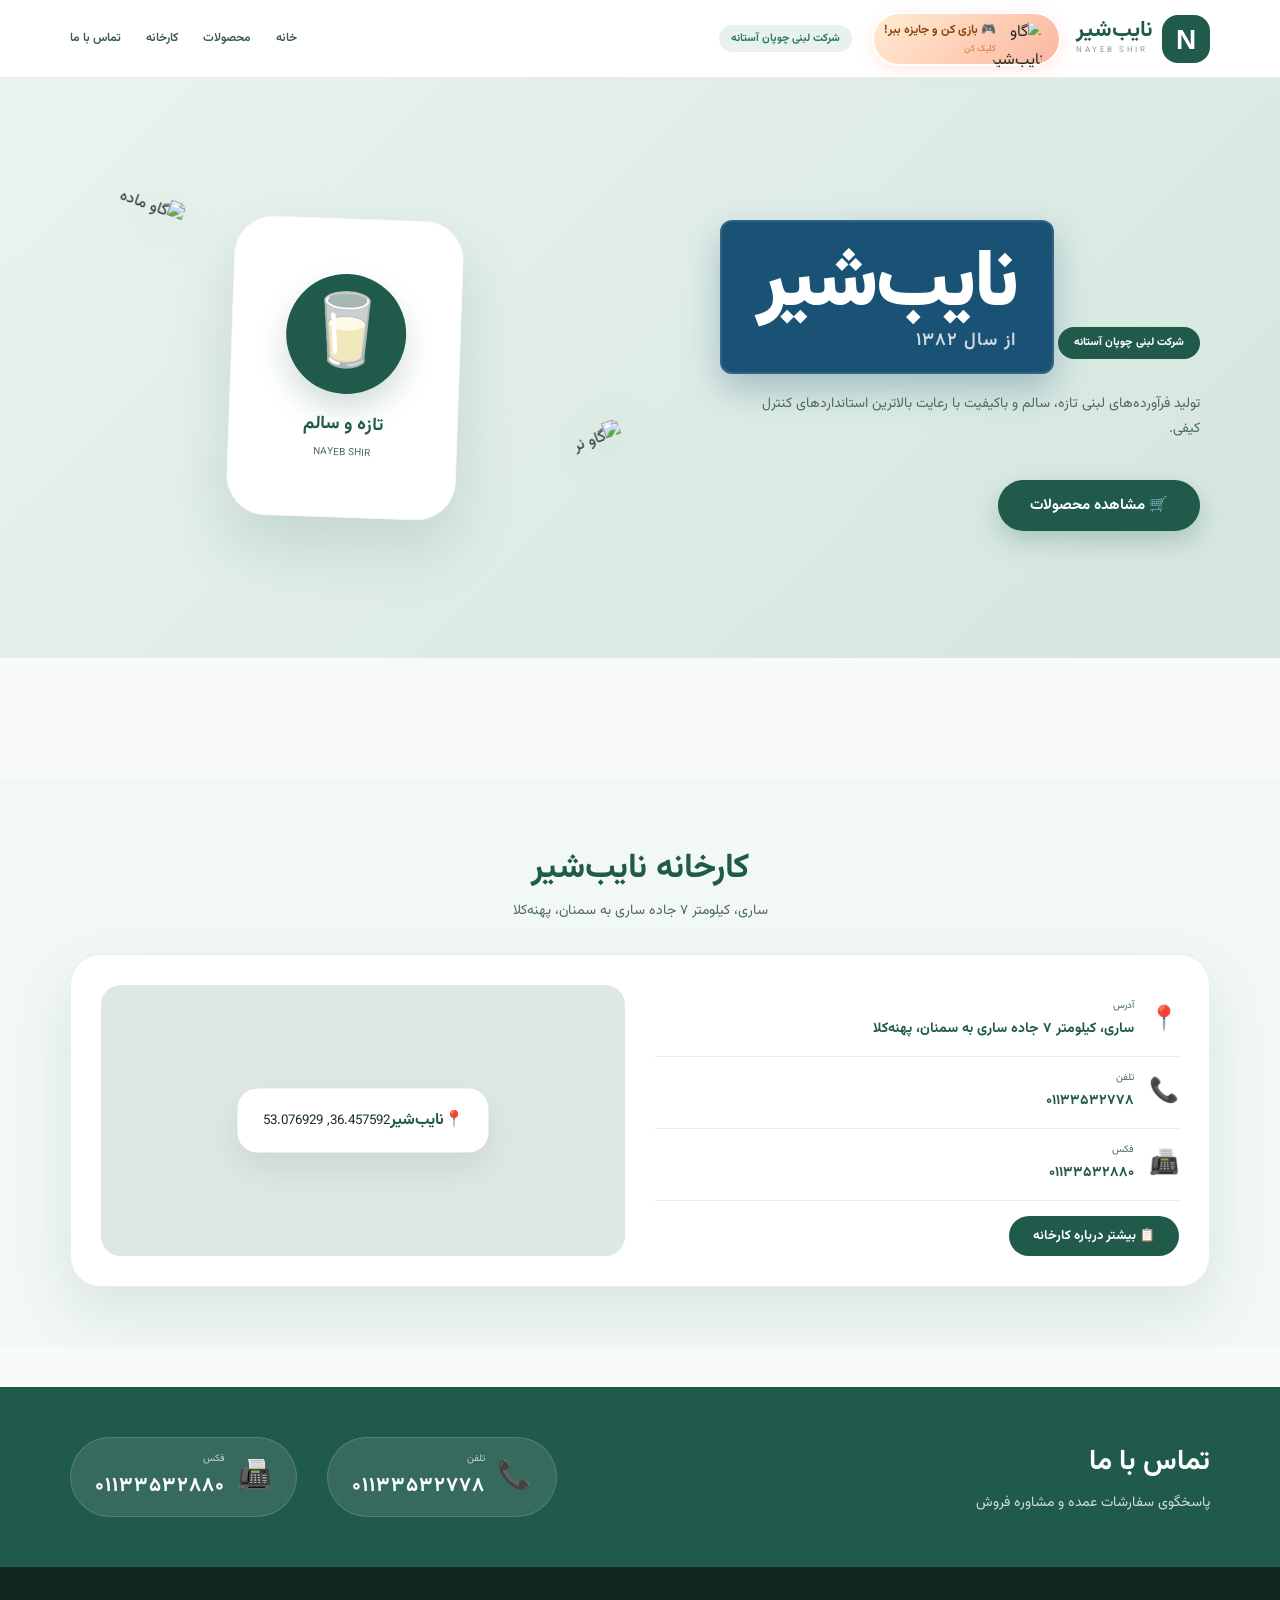
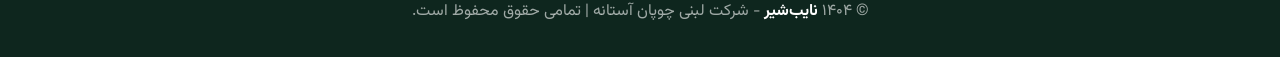
==== commit 03722a80: "Update print statement from 'Hello' to 'Goodbye'" ====
--- a/index.html
+++ b/index.html
@@ -1,237 +1,272 @@
 <!DOCTYPE html>
 <html lang="fa" dir="rtl">
 <head>
-  <meta charset="UTF-8">
-  <meta name="viewport" content="width=device-width, initial-scale=1.0">
-  <title>نایب‌شیر | شرکت لبنی چوپان آستانه</title>
-  <link rel="stylesheet" href="style.css">
+<meta charset="UTF-8">
+<meta name="viewport" content="width=device-width, initial-scale=1.0">
+<title>نایب‌شیر | شرکت لبنی چوپان آستانه</title>
+<style>
+@import url('https://fonts.googleapis.com/css2?family=Vazirmatn:wght@400;500;600;700;800;900&display=swap');
+:root{--green:#1f5a4a;--green2:#2a7a62;--blue:#1a5276;--text:#1a2f28;--muted:#4d6b5e;--white:#fff;--border:rgba(31,90,74,0.1);--shadow:0 25px 60px rgba(31,90,74,0.12)}
+*{margin:0;padding:0;box-sizing:border-box}
+html{scroll-behavior:smooth}
+body{font-family:"Vazirmatn",sans-serif;color:var(--text);background:#f8fbf9;line-height:1.8;overflow-x:hidden}
+a{color:inherit;text-decoration:none}
+button{font-family:inherit;cursor:pointer;border:none}
+.container{width:min(1140px,calc(100% - 36px));margin:auto}
+.products-wrapper{display:none;margin-top:30px}
+.products-wrapper.open{display:block}
+.hidden{opacity:0;transform:translateY(30px);transition:all 0.7s ease}
+.show{opacity:1;transform:translateY(0)}
+.header{height:78px;position:sticky;top:0;z-index:1000;background:rgba(255,255,255,0.95);backdrop-filter:blur(15px);border-bottom:1px solid var(--border)}
+.nav{height:100%;display:flex;align-items:center;gap:15px;flex-wrap:wrap}
+.logo{display:flex;align-items:center;gap:10px}
+.logo-mark{width:48px;height:48px;display:grid;place-items:center;background:var(--green);color:white;border-radius:16px;font-weight:900;font-size:28px;font-family:Arial,sans-serif}
+.logo-name strong{display:block;color:var(--green);font-size:22px;line-height:1.1}
+.logo-name span{display:block;color:#8a9e94;font-size:8px;direction:ltr;letter-spacing:2.5px}
+.sub-brand{font-size:11px;color:var(--green2);background:rgba(42,122,98,0.1);padding:4px 12px;border-radius:30px;font-weight:700;margin-right:5px}
+.cow-mascot-wrapper{display:flex;align-items:center;gap:8px;cursor:pointer;transition:0.3s;background:linear-gradient(135deg,#ffecd2,#fcb69f);padding:5px 15px 5px 10px;border-radius:50px;border:2px solid white;box-shadow:0 4px 15px rgba(252,182,159,0.3)}
+.cow-mascot-wrapper:hover{transform:scale(1.05);box-shadow:0 8px 25px rgba(252,182,159,0.5)}
+.cow-mascot{width:40px;height:40px;animation:cowIdle 3s ease-in-out infinite}
+.cow-mascot img{width:100%;height:100%;object-fit:contain;border-radius:50%}
+.cow-mascot-label{font-size:12px;font-weight:700;color:#8B4513;white-space:nowrap}
+.cow-mascot-label small{display:block;font-size:9px;font-weight:500;color:#d4763a;opacity:0.8}
+@keyframes cowIdle{0%,100%{transform:translateY(0)}50%{transform:translateY(-5px)}}
+.cow-wave{animation:cowWave 0.6s ease-in-out !important}
+@keyframes cowWave{0%{transform:rotate(0deg) scale(1)}50%{transform:rotate(-10deg) scale(1.1)}100%{transform:rotate(0deg) scale(1)}}
+nav{display:flex;align-items:center;gap:25px;margin-right:auto}
+nav a{color:#3a5a4e;font-size:12px;font-weight:600;transition:0.25s}
+nav a:hover{color:var(--green2)}
+.menu-btn{display:none;background:var(--green);color:white;width:43px;height:43px;border-radius:12px;font-size:24px;margin-right:auto}
+.hero{min-height:580px;position:relative;overflow:hidden;background:linear-gradient(135deg,#eaf3ef 0%,#d4e6de 100%);display:flex;align-items:center}
+.hero-content{display:grid;grid-template-columns:1fr 1fr;align-items:center;gap:40px;padding:40px 0}
+.hero-text{padding-right:10px}
+.mini-title{display:inline-block;padding:6px 16px;background:var(--green);color:white;border-radius:30px;font-size:11px;font-weight:800}
+.hero-brand-banner{margin-top:15px;display:inline-block;background:var(--blue);color:white;padding:20px 35px;border-radius:12px;font-size:clamp(50px,8vw,80px);font-weight:900;letter-spacing:-2px;line-height:1.1;box-shadow:0 15px 35px rgba(26,82,118,0.3);border:2px solid rgba(255,255,255,0.1)}
+.hero-brand-banner small{display:block;font-size:18px;font-weight:600;color:rgba(255,255,255,0.8);letter-spacing:1px;margin-top:2px}
+.hero-text>p{max-width:450px;margin:18px 0 27px;color:var(--muted);font-size:14px}
+.hero-product{display:flex;justify-content:center;align-items:center;position:relative;min-height:350px}
+.cow-sticker{position:absolute;cursor:pointer;z-index:5;transition:all 0.3s ease;width:120px;height:120px}
+.cow-sticker.male{bottom:-20px;right:-20px}
+.cow-sticker.female{top:-20px;left:-20px}
+.cow-sticker img{width:100%;height:100%;object-fit:contain;filter:drop-shadow(0 10px 25px rgba(0,0,0,0.15));animation:cowIdle 3s ease-in-out infinite}
+.cow-sticker.jump{animation:cowJump 0.6s ease}
+@keyframes cowJump{0%{transform:scale(1) translateY(0) rotate(0deg)}30%{transform:scale(1.2) translateY(-50px) rotate(-8deg)}60%{transform:scale(0.95) translateY(-20px) rotate(8deg)}100%{transform:scale(1) translateY(0) rotate(0deg)}}
+.cream-card{width:230px;height:300px;background:white;border-radius:40px;box-shadow:0 30px 60px rgba(31,90,74,0.15);display:flex;flex-direction:column;align-items:center;justify-content:center;padding:20px;text-align:center;border:1px solid rgba(31,90,74,0.06);transform:rotate(2deg);z-index:2}
+.cream-card .icon-big{font-size:70px;background:var(--green);color:white;width:120px;height:120px;border-radius:50%;display:grid;place-items:center;margin-bottom:15px;box-shadow:0 15px 30px rgba(31,90,74,0.2)}
+.cream-card strong{color:var(--green);font-size:18px}
+.cream-card small{color:var(--muted);font-size:10px;margin-top:3px}
+.toggle-products-btn{display:inline-block;background:var(--green);color:white;padding:14px 32px;border-radius:50px;font-weight:700;font-size:15px;transition:0.3s;border:none;margin-top:10px;box-shadow:0 10px 25px rgba(31,90,74,0.25)}
+.toggle-products-btn:hover{background:var(--green2);transform:scale(1.02)}
+.section{padding:60px 0}
+.section-title{text-align:center;margin-bottom:40px}
+.section-title h2{color:var(--green);font-size:32px;margin-bottom:6px}
+.section-title p{color:var(--muted);font-size:14px;max-width:600px;margin:auto}
+.products-grid{display:grid;grid-template-columns:repeat(3,1fr);gap:22px}
+.product{background:white;border-radius:25px;overflow:hidden;border:1px solid var(--border);transition:0.35s;box-shadow:0 4px 12px rgba(0,0,0,0.02);text-align:center;padding:30px 20px}
+.product:hover{transform:translateY(-6px);box-shadow:var(--shadow)}
+.product .product-emoji{font-size:70px;display:block;margin-bottom:15px}
+.product-info small{color:var(--green2);font-weight:800;font-size:10px;background:rgba(42,122,98,0.08);padding:2px 12px;border-radius:20px;display:inline-block}
+.product-info h3{color:var(--green);font-size:17px;margin:6px 0 4px}
+.product-info p{color:var(--muted);font-size:12px;min-height:40px}
+.factory-section{background:#f2f8f5;padding:60px 0}
+.factory-header{text-align:center;margin-bottom:30px}
+.factory-header h2{color:var(--green);font-size:34px}
+.factory-header p{color:var(--muted);font-size:14px}
+.factory-box{background:white;border-radius:30px;padding:30px;box-shadow:var(--shadow);border:1px solid var(--border);display:grid;grid-template-columns:1fr 1fr;gap:30px}
+.detail{display:flex;align-items:center;gap:15px;padding:12px 0;border-bottom:1px solid var(--border)}
+.detail-icon{font-size:24px}
+.detail small{display:block;color:var(--muted);font-size:10px}
+.detail strong{font-size:14px;color:var(--green)}
+.detail a{display:flex;align-items:center;gap:15px;width:100%;color:inherit;text-decoration:none}
+.detail a:hover strong{color:var(--green2)}
+.expand-btn{background:var(--green);color:white;border:none;padding:10px 24px;border-radius:40px;font-weight:700;font-size:13px;display:inline-flex;align-items:center;gap:8px;margin-top:15px;transition:0.3s}
+.expand-btn:hover{background:var(--green2)}
+.expand-content{display:none;margin-top:20px;padding:20px;background:#f2f8f5;border-radius:20px;border-right:4px solid var(--green);color:var(--text);font-size:14px;line-height:2}
+.expand-content.open{display:block}
+.map{min-height:250px;background:#dce8e1;border-radius:20px;position:relative;overflow:hidden}
+.map-pin{position:absolute;top:50%;left:50%;transform:translate(-50%,-50%);background:white;padding:18px 25px;border-radius:20px;text-align:center;box-shadow:0 15px 35px rgba(0,0,0,0.08)}
+.map-pin strong{color:var(--green)}
+.contact{background:var(--green);color:white;padding:50px 0;margin-top:40px}
+.contact-box{display:flex;justify-content:space-between;align-items:center;flex-wrap:wrap;gap:30px}
+.contact-info h2{font-size:28px;margin-bottom:4px}
+.contact-info p{opacity:0.8;font-size:14px}
+.contact-numbers{display:flex;gap:30px;flex-wrap:wrap}
+.contact-number{display:flex;align-items:center;gap:12px;background:rgba(255,255,255,0.1);padding:12px 24px;border-radius:50px;border:1px solid rgba(255,255,255,0.15);transition:0.3s}
+.contact-number:hover{background:rgba(255,255,255,0.2);transform:scale(1.02)}
+.contact-number .icon{font-size:28px}
+.contact-number .number{display:flex;flex-direction:column}
+.contact-number .number small{font-size:10px;opacity:0.7}
+.contact-number .number strong{font-size:20px;letter-spacing:1px}
+.contact-number a{color:white;text-decoration:none;display:flex;align-items:center;gap:12px}
+footer{background:#0e261e;color:rgba(255,255,255,0.6);padding:30px 0;text-align:center;border-top:1px solid rgba(255,255,255,0.03)}
+footer strong{color:white}
+.modal-overlay{display:none;position:fixed;top:0;left:0;right:0;bottom:0;background:rgba(0,0,0,0.5);backdrop-filter:blur(8px);z-index:9999;justify-content:center;align-items:center}
+.modal-overlay.active{display:flex}
+.modal-box{background:white;max-width:450px;width:90%;padding:35px 30px;border-radius:40px;text-align:center;box-shadow:0 40px 80px rgba(0,0,0,0.3);animation:modalPop 0.4s ease;position:relative}
+@keyframes modalPop{0%{transform:scale(0.8) translateY(30px);opacity:0}100%{transform:scale(1) translateY(0);opacity:1}}
+.modal-box .modal-close{position:absolute;top:12px;left:18px;font-size:28px;cursor:pointer;color:#999;background:none;border:none;transition:0.3s}
+.modal-box .modal-close:hover{color:#333;transform:rotate(90deg)}
+.modal-box .modal-cow{width:100px;height:100px;margin:0 auto 10px;display:block}
+.modal-box .modal-cow img{width:100%;height:100%;object-fit:contain;animation:cowIdle 2.5s ease-in-out infinite;border-radius:50%}
+.modal-box .game-badge{display:inline-block;background:linear-gradient(135deg,#f7971e,#ffd200);color:#8B4513;padding:6px 18px;border-radius:30px;font-size:12px;font-weight:800;margin-bottom:12px;animation:badgePulse 1.5s ease-in-out infinite}
+@keyframes badgePulse{0%,100%{transform:scale(1)}50%{transform:scale(1.05)}}
+.modal-box h3{color:var(--green);font-size:24px;margin-bottom:8px}
+.modal-box p{color:var(--muted);font-size:14px;margin-bottom:20px;line-height:2;background:#f8fbf9;padding:15px;border-radius:20px;border-right:4px solid var(--green)}
+.modal-box .telegram-btn{display:inline-block;background:#0088cc;color:white;padding:12px 32px;border-radius:50px;font-weight:700;font-size:15px;transition:0.3s;border:none}
+.modal-box .telegram-btn:hover{background:#006699;transform:scale(1.03)}
+.modal-box .telegram-btn span{margin-left:8px}
+.modal-box .game-emoji{font-size:40px;display:block;margin:5px 0 10px}
+@media (max-width:768px){
+nav{display:none;position:absolute;top:78px;left:0;right:0;background:white;flex-direction:column;padding:20px;gap:12px;border-bottom:1px solid var(--border);box-shadow:0 20px 40px rgba(0,0,0,0.04)}
+nav.active{display:flex}
+nav a{font-size:14px;padding:6px 0;width:100%;border-bottom:1px solid var(--border)}
+.menu-btn{display:block}
+.hero-content{grid-template-columns:1fr;text-align:center;gap:20px}
+.hero-text{padding:0}
+.hero-brand-banner{font-size:34px;padding:15px 25px}
+.hero-brand-banner small{font-size:14px}
+.hero-product{min-height:280px}
+.cow-sticker{width:80px;height:80px}
+.cow-sticker.male{bottom:-10px;right:-10px}
+.cow-sticker.female{top:-10px;left:-10px}
+.cream-card{width:180px;height:250px}
+.cream-card .icon-big{width:90px;height:90px;font-size:50px}
+.products-grid{grid-template-columns:1fr 1fr;gap:15px}
+.factory-box{grid-template-columns:1fr}
+.map{min-height:180px}
+.contact-box{flex-direction:column;align-items:stretch}
+.contact-numbers{flex-direction:column;gap:15px}
+.contact-number{justify-content:center}
+.contact-number .number strong{font-size:18px}
+.cow-mascot-wrapper{padding:4px 12px 4px 8px}
+.cow-mascot{width:32px;height:32px}
+.cow-mascot-label{font-size:10px}
+.cow-mascot-label small{font-size:8px}
+}
+@media (max-width:480px){
+.products-grid{grid-template-columns:1fr}
+.hero-brand-banner{font-size:28px;padding:12px 20px}
+.hero-brand-banner small{font-size:12px}
+.cow-sticker{width:60px;height:60px}
+}
+</style>
 </head>
 <body>
-
 <header class="header">
-  <div class="container nav">
-    <a href="#home" class="logo">
-      <div class="logo-mark">N</div>
-      <div class="logo-name">
-        <strong>نایب‌شیر</strong>
-        <span>NAYEB SHIR</span>
-      </div>
-    </a>
-    <!-- گاو کارتونی با نوشته "بازی کن و جایزه ببر!" -->
-    <div class="cow-mascot-wrapper" onclick="openModal()">
-      <div class="cow-mascot" id="cowMascot">
-        <img src="images/cow.png" alt="گاو نایب‌شیر">
-      </div>
-      <span class="cow-mascot-label">
-        🎮 بازی کن و جایزه ببر!
-        <small>کلیک کن</small>
-      </span>
-    </div>
-    <span class="sub-brand">شرکت لبنی چوپان آستانه</span>
-    <nav id="nav">
-      <a href="#home">خانه</a>
-      <a href="#products-link" onclick="toggleProducts()">محصولات</a>
-      <a href="#factory">کارخانه</a>
-      <a href="#contact">تماس با ما</a>
-    </nav>
-    <button id="menuBtn" class="menu-btn">☰</button>
-  </div>
+<div class="container nav">
+<a href="#home" class="logo">
+<div class="logo-mark">N</div>
+<div class="logo-name"><strong>نایب‌شیر</strong><span>NAYEB SHIR</span></div>
+</a>
+<div class="cow-mascot-wrapper" onclick="openModal()">
+<div class="cow-mascot" id="cowMascot">
+<img src="https://cdn-icons-png.flaticon.com/512/616/616430.png" alt="گاو نایب‌شیر">
+</div>
+<span class="cow-mascot-label">🎮 بازی کن و جایزه ببر!<small>کلیک کن</small></span>
+</div>
+<span class="sub-brand">شرکت لبنی چوپان آستانه</span>
+<nav id="nav">
+<a href="#home">خانه</a>
+<a href="#products-link" onclick="toggleProducts()">محصولات</a>
+<a href="#factory">کارخانه</a>
+<a href="#contact">تماس با ما</a>
+</nav>
+<button id="menuBtn" class="menu-btn">☰</button>
+</div>
 </header>
-
 <main>
-  <section class="hero" id="home">
-    <div class="container hero-content">
-      <div class="hero-text">
-        <span class="mini-title">شرکت لبنی چوپان آستانه</span>
-        <div class="hero-brand-banner">
-          نایب‌شیر
-          <small>از سال ۱۳۸۲</small>
-        </div>
-        <p>تولید فرآورده‌های لبنی تازه، سالم و باکیفیت با رعایت بالاترین استانداردهای کنترل کیفی.</p>
-        <button class="toggle-products-btn" onclick="toggleProducts()">🛒 مشاهده محصولات</button>
-      </div>
-      <div class="hero-product">
-        <!-- گاو نر (آقا) -->
-        <div class="cow-sticker male" id="cowMale" onclick="jumpCow('male')">
-          <img src="images/cow-male.png" alt="گاو نر">
-        </div>
-        <!-- گاو ماده (خانم) -->
-        <div class="cow-sticker female" id="cowFemale" onclick="jumpCow('female')">
-          <img src="images/cow-female.png" alt="گاو ماده">
-        </div>
-        <div class="cream-card">
-          <div class="icon-big">🥛</div>
-          <strong>تازه و سالم</strong>
-          <small>NAYEB SHIR</small>
-        </div>
-      </div>
-    </div>
-  </section>
-
-  <section class="section" id="products-link">
-    <div class="container">
-      <div class="products-wrapper" id="productsWrapper">
-        <div class="section-title">
-          <h2>محصولات نایب‌شیر</h2>
-          <p>مجموعه‌ای از تازه‌ترین فرآورده‌های لبنی</p>
-        </div>
-        <div class="products-grid">
-          <div class="product">
-            <span class="product-emoji">🥣</span>
-            <div class="product-info">
-              <small>ماست</small>
-              <h3>ماست ۲/۵ کیلویی و ۱ کیلویی</h3>
-              <p>ماست تازه و پرچرب در بسته‌بندی کاسه‌ای.</p>
-            </div>
-          </div>
-          <div class="product">
-            <span class="product-emoji">🥤</span>
-            <div class="product-info">
-              <small>دوغ</small>
-              <h3>دوغ ۲۵۰ سی‌سی و ۱/۵ لیتری</h3>
-              <p>دوغ گوارا و خوش‌طعم در لیوان‌های یکبارمصرف.</p>
-            </div>
-          </div>
-          <div class="product">
-            <span class="product-emoji">🥛</span>
-            <div class="product-info">
-              <small>شیر</small>
-              <h3>شیر نایلونی ۱ لیتری</h3>
-              <p>شیر تازه و طبیعی در بسته‌بندی لیوانی.</p>
-            </div>
-          </div>
-          <div class="product">
-            <span class="product-emoji">🍰</span>
-            <div class="product-info">
-              <small>خامه قنادی</small>
-              <h3>خامه قنادی ۱ و ۱۰ کیلویی</h3>
-              <p>خامه‌ی عالی برای تزئین کیک و شیرینی.</p>
-            </div>
-          </div>
-          <div class="product">
-            <span class="product-emoji">🧀</span>
-            <div class="product-info">
-              <small>پنیر</small>
-              <h3>پنیر سطلی</h3>
-              <p>پنیر سفید با طعم طبیعی و کیفیت بالا.</p>
-            </div>
-          </div>
-          <div class="product">
-            <span class="product-emoji">🧈</span>
-            <div class="product-info">
-              <small>کره</small>
-              <h3>کره ۱ کیلویی</h3>
-              <p>کره‌ی طبیعی برای پخت و پز و شیرینی‌پزی.</p>
-            </div>
-          </div>
-        </div>
-      </div>
-    </div>
-  </section>
-
-  <section class="factory-section" id="factory">
-    <div class="container">
-      <div class="factory-header">
-        <h2>کارخانه نایب‌شیر</h2>
-        <p>ساری، کیلومتر ۷ جاده ساری به سمنان، پهنه‌کلا</p>
-      </div>
-      <div class="factory-box">
-        <div>
-          <div class="detail">
-            <a href="https://www.google.com/maps/search/?api=1&query=36.457592,53.076929" target="_blank">
-              <span class="detail-icon">📍</span>
-              <div>
-                <small>آدرس</small>
-                <strong>ساری، کیلومتر ۷ جاده ساری به سمنان، پهنه‌کلا</strong>
-              </div>
-            </a>
-          </div>
-          <div class="detail">
-            <div class="detail-icon">📞</div>
-            <div>
-              <small>تلفن</small>
-              <strong>۰۱۱۳۳۵۳۲۷۷۸</strong>
-            </div>
-          </div>
-          <div class="detail">
-            <div class="detail-icon">📠</div>
-            <div>
-              <small>فکس</small>
-              <strong>۰۱۱۳۳۵۳۲۸۸۰</strong>
-            </div>
-          </div>
-          <button class="expand-btn" onclick="toggleExpand()">📋 بیشتر درباره کارخانه</button>
-          <div class="expand-content" id="expandContent">
-            <p>✅ تولید انواع محصولات لبنی تازه و سالم از سال ۱۳۸۲</p>
-            <p>✅ دارنده تمامی استانداردهای کنترل کیفی (ISO 22000, HACCP)</p>
-            <p>✅ استفاده از بهترین مواد اولیه و تجهیزات به‌روز</p>
-            <p>✅ توزیع در سراسر کشور با حفظ زنجیره سرد</p>
-          </div>
-        </div>
-        <div class="map">
-          <div class="map-pin">
-            <span>📍</span>
-            <strong>نایب‌شیر</strong>
-            <small>36.457592, 53.076929</small>
-          </div>
-        </div>
-      </div>
-    </div>
-  </section>
-
-  <section class="contact" id="contact">
-    <div class="container contact-box">
-      <div class="contact-info">
-        <h2>تماس با ما</h2>
-        <p>پاسخگوی سفارشات عمده و مشاوره فروش</p>
-      </div>
-      <div class="contact-numbers">
-        <a href="tel:01133532778" class="contact-number">
-          <span class="icon">📞</span>
-          <span class="number">
-            <small>تلفن</small>
-            <strong>۰۱۱۳۳۵۳۲۷۷۸</strong>
-          </span>
-        </a>
-        <a href="tel:01133532880" class="contact-number">
-          <span class="icon">📠</span>
-          <span class="number">
-            <small>فکس</small>
-            <strong>۰۱۱۳۳۵۳۲۸۸۰</strong>
-          </span>
-        </a>
-      </div>
-    </div>
-  </section>
+<section class="hero" id="home">
+<div class="container hero-content">
+<div class="hero-text">
+<span class="mini-title">شرکت لبنی چوپان آستانه</span>
+<div class="hero-brand-banner">نایب‌شیر<small>از سال ۱۳۸۲</small></div>
+<p>تولید فرآورده‌های لبنی تازه، سالم و باکیفیت با رعایت بالاترین استانداردهای کنترل کیفی.</p>
+<button class="toggle-products-btn" onclick="toggleProducts()">🛒 مشاهده محصولات</button>
+</div>
+<div class="hero-product">
+<div class="cow-sticker male" id="cowMale" onclick="jumpCow('male')">
+<img src="https://cdn-icons-png.flaticon.com/512/610/610482.png" alt="گاو نر">
+</div>
+<div class="cow-sticker female" id="cowFemale" onclick="jumpCow('female')">
+<img src="https://cdn-icons-png.flaticon.com/512/616/616430.png" alt="گاو ماده">
+</div>
+<div class="cream-card">
+<div class="icon-big">🥛</div>
+<strong>تازه و سالم</strong>
+<small>NAYEB SHIR</small>
+</div>
+</div>
+</div>
+</section>
+<section class="section" id="products-link">
+<div class="container">
+<div class="products-wrapper" id="productsWrapper">
+<div class="section-title"><h2>محصولات نایب‌شیر</h2><p>مجموعه‌ای از تازه‌ترین فرآورده‌های لبنی</p></div>
+<div class="products-grid">
+<div class="product"><span class="product-emoji">🥣</span><div class="product-info"><small>ماست</small><h3>ماست ۲/۵ کیلویی و ۱ کیلویی</h3><p>ماست تازه و پرچرب در بسته‌بندی کاسه‌ای.</p></div></div>
+<div class="product"><span class="product-emoji">🥤</span><div class="product-info"><small>دوغ</small><h3>دوغ ۲۵۰ سی‌سی و ۱/۵ لیتری</h3><p>دوغ گوارا و خوش‌طعم در لیوان‌های یکبارمصرف.</p></div></div>
+<div class="product"><span class="product-emoji">🥛</span><div class="product-info"><small>شیر</small><h3>شیر نایلونی ۱ لیتری</h3><p>شیر تازه و طبیعی در بسته‌بندی لیوانی.</p></div></div>
+<div class="product"><span class="product-emoji">🍰</span><div class="product-info"><small>خامه قنادی</small><h3>خامه قنادی ۱ و ۱۰ کیلویی</h3><p>خامه‌ی عالی برای تزئین کیک و شیرینی.</p></div></div>
+<div class="product"><span class="product-emoji">🧀</span><div class="product-info"><small>پنیر</small><h3>پنیر سطلی</h3><p>پنیر سفید با طعم طبیعی و کیفیت بالا.</p></div></div>
+<div class="product"><span class="product-emoji">🧈</span><div class="product-info"><small>کره</small><h3>کره ۱ کیلویی</h3><p>کره‌ی طبیعی برای پخت و پز و شیرینی‌پزی.</p></div></div>
+</div>
+</div>
+</div>
+</section>
+<section class="factory-section" id="factory">
+<div class="container">
+<div class="factory-header"><h2>کارخانه نایب‌شیر</h2><p>ساری، کیلومتر ۷ جاده ساری به سمنان، پهنه‌کلا</p></div>
+<div class="factory-box">
+<div>
+<div class="detail"><a href="https://www.google.com/maps/search/?api=1&query=36.457592,53.076929" target="_blank"><span class="detail-icon">📍</span><div><small>آدرس</small><strong>ساری، کیلومتر ۷ جاده ساری به سمنان، پهنه‌کلا</strong></div></a></div>
+<div class="detail"><span class="detail-icon">📞</span><div><small>تلفن</small><strong>۰۱۱۳۳۵۳۲۷۷۸</strong></div></div>
+<div class="detail"><span class="detail-icon">📠</span><div><small>فکس</small><strong>۰۱۱۳۳۵۳۲۸۸۰</strong></div></div>
+<button class="expand-btn" onclick="toggleExpand()">📋 بیشتر درباره کارخانه</button>
+<div class="expand-content" id="expandContent">
+<p>✅ تولید انواع محصولات لبنی تازه و سالم از سال ۱۳۸۲</p>
+<p>✅ دارنده تمامی استانداردهای کنترل کیفی (ISO 22000, HACCP)</p>
+<p>✅ استفاده از بهترین مواد اولیه و تجهیزات به‌روز</p>
+<p>✅ توزیع در سراسر کشور با حفظ زنجیره سرد</p>
+</div>
+</div>
+<div class="map"><div class="map-pin"><span>📍</span><strong>نایب‌شیر</strong><small>36.457592, 53.076929</small></div></div>
+</div>
+</div>
+</section>
+<section class="contact" id="contact">
+<div class="container contact-box">
+<div class="contact-info"><h2>تماس با ما</h2><p>پاسخگوی سفارشات عمده و مشاوره فروش</p></div>
+<div class="contact-numbers">
+<a href="tel:01133532778" class="contact-number"><span class="icon">📞</span><span class="number"><small>تلفن</small><strong>۰۱۱۳۳۵۳۲۷۷۸</strong></span></a>
+<a href="tel:01133532880" class="contact-number"><span class="icon">📠</span><span class="number"><small>فکس</small><strong>۰۱۱۳۳۵۳۲۸۸۰</strong></span></a>
+</div>
+</div>
+</section>
 </main>
-
-<footer>
-  <div class="container">
-    <p>© ۱۴۰۴ <strong>نایب‌شیر</strong> - شرکت لبنی چوپان آستانه | تمامی حقوق محفوظ است.</p>
-  </div>
-</footer>
-
-<!-- مودال (پنجره بازشو) -->
+<footer><div class="container"><p>© ۱۴۰۴ <strong>نایب‌شیر</strong> - شرکت لبنی چوپان آستانه | تمامی حقوق محفوظ است.</p></div></footer>
 <div class="modal-overlay" id="cowModal">
-  <div class="modal-box">
-    <button class="modal-close" onclick="closeModal()">✕</button>
-    <div class="modal-cow">
-      <img src="images/cow.png" alt="گاو نایب‌شیر">
-    </div>
-    <span class="game-badge">🎮 مینی‌اپ بازی</span>
-    <h3>سلام! من گاوی نایب‌شیرم! 🐮</h3>
-    <div class="game-emoji">🐄 ➜ 🏭</div>
-    <p>
-      <strong>🎯 شیر رو از مزرعه برسون به کارخونه!</strong><br>
-      🌾 ماجراجویی کن، از موانع عبور کن و جایزه بگیر!<br>
-      ⭐ هر روز یک چالش جدید منتظرته!
-    </p>
-    <a href="https://t.me/NAYEB_SHIR_BOT" target="_blank" class="telegram-btn">
-      <span>🚀</span> شروع ماجراجویی در تلگرام
-    </a>
-  </div>
-</div>
-
-<script src="script.js"></script>
+<div class="modal-box">
+<button class="modal-close" onclick="closeModal()">✕</button>
+<div class="modal-cow"><img src="https://cdn-icons-png.flaticon.com/512/616/616430.png" alt="گاو نایب‌شیر"></div>
+<span class="game-badge">🎮 مینی‌اپ بازی</span>
+<h3>سلام! من گاوی نایب‌شیرم! 🐮</h3>
+<div class="game-emoji">🐄 ➜ 🏭</div>
+<p><strong>🎯 شیر رو از مزرعه برسون به کارخونه!</strong><br>🌾 ماجراجویی کن، از موانع عبور کن و جایزه بگیر!<br>⭐ هر روز یک چالش جدید منتظرته!</p>
+<a href="https://t.me/NAYEB_SHIR_BOT" target="_blank" class="telegram-btn"><span>🚀</span> شروع ماجراجویی در تلگرام</a>
+</div>
+</div>
+<script>
+const menuBtn=document.getElementById("menuBtn");const nav=document.getElementById("nav");if(menuBtn&&nav){menuBtn.addEventListener("click",()=>{nav.classList.toggle("active");menuBtn.textContent=nav.classList.contains("active")?"×":"☰"});nav.querySelectorAll("a").forEach(link=>{link.addEventListener("click",()=>{nav.classList.remove("active");menuBtn.textContent="☰"})})}
+function toggleProducts(){const wrapper=document.getElementById("productsWrapper");wrapper.classList.toggle("open");if(wrapper.classList.contains("open")){wrapper.scrollIntoView({behavior:'smooth',block:'start'})}}
+function jumpCow(type){const el=document.getElementById(type==='male'?'cowMale':'cowFemale');el.classList.remove('jump');void el.offsetWidth;el.classList.add('jump')}
+const cowMascot=document.getElementById("cowMascot");const cowWrapper=document.querySelector(".cow-mascot-wrapper");cowWrapper.addEventListener("click",()=>{cowMascot.classList.add('cow-wave');setTimeout(()=>cowMascot.classList.remove('cow-wave'),600);openModal()});
+window.addEventListener("scroll",()=>{const scrollY=window.scrollY;const male=document.getElementById("cowMale");const female=document.getElementById("cowFemale");if(male){const move=(scrollY%80)-40;male.style.transform=`translateY(${move*0.2}px) rotate(${move*0.5}deg)`}if(female){const move=(scrollY%80)-40;female.style.transform=`translateY(${-move*0.2}px) rotate(${-move*0.5}deg)`}});
+const items=document.querySelectorAll(".product, .factory-box, .contact-number");const observer=new IntersectionObserver((entries)=>{entries.forEach(entry=>{if(entry.isIntersecting)entry.target.classList.add("show")})},{threshold:0.12});items.forEach(item=>{item.classList.add("hidden");observer.observe(item)});
+function toggleExpand(){const content=document.getElementById("expandContent");content.classList.toggle("open");const btn=document.querySelector(".expand-btn");btn.innerHTML=content.classList.contains("open")?"📋 بستن اطلاعات":"📋 بیشتر درباره کارخانه"}
+function openModal(){document.getElementById("cowModal").classList.add("active");document.body.style.overflow="hidden"}
+function closeModal(){document.getElementById("cowModal").classList.remove("active");document.body.style.overflow=""}
+document.getElementById("cowModal").addEventListener("click",function(e){if(e.target===this)closeModal()});
+document.addEventListener("keydown",function(e){if(e.key==="Escape")closeModal()});
+</script>
 </body>
-  </html>
+</html>
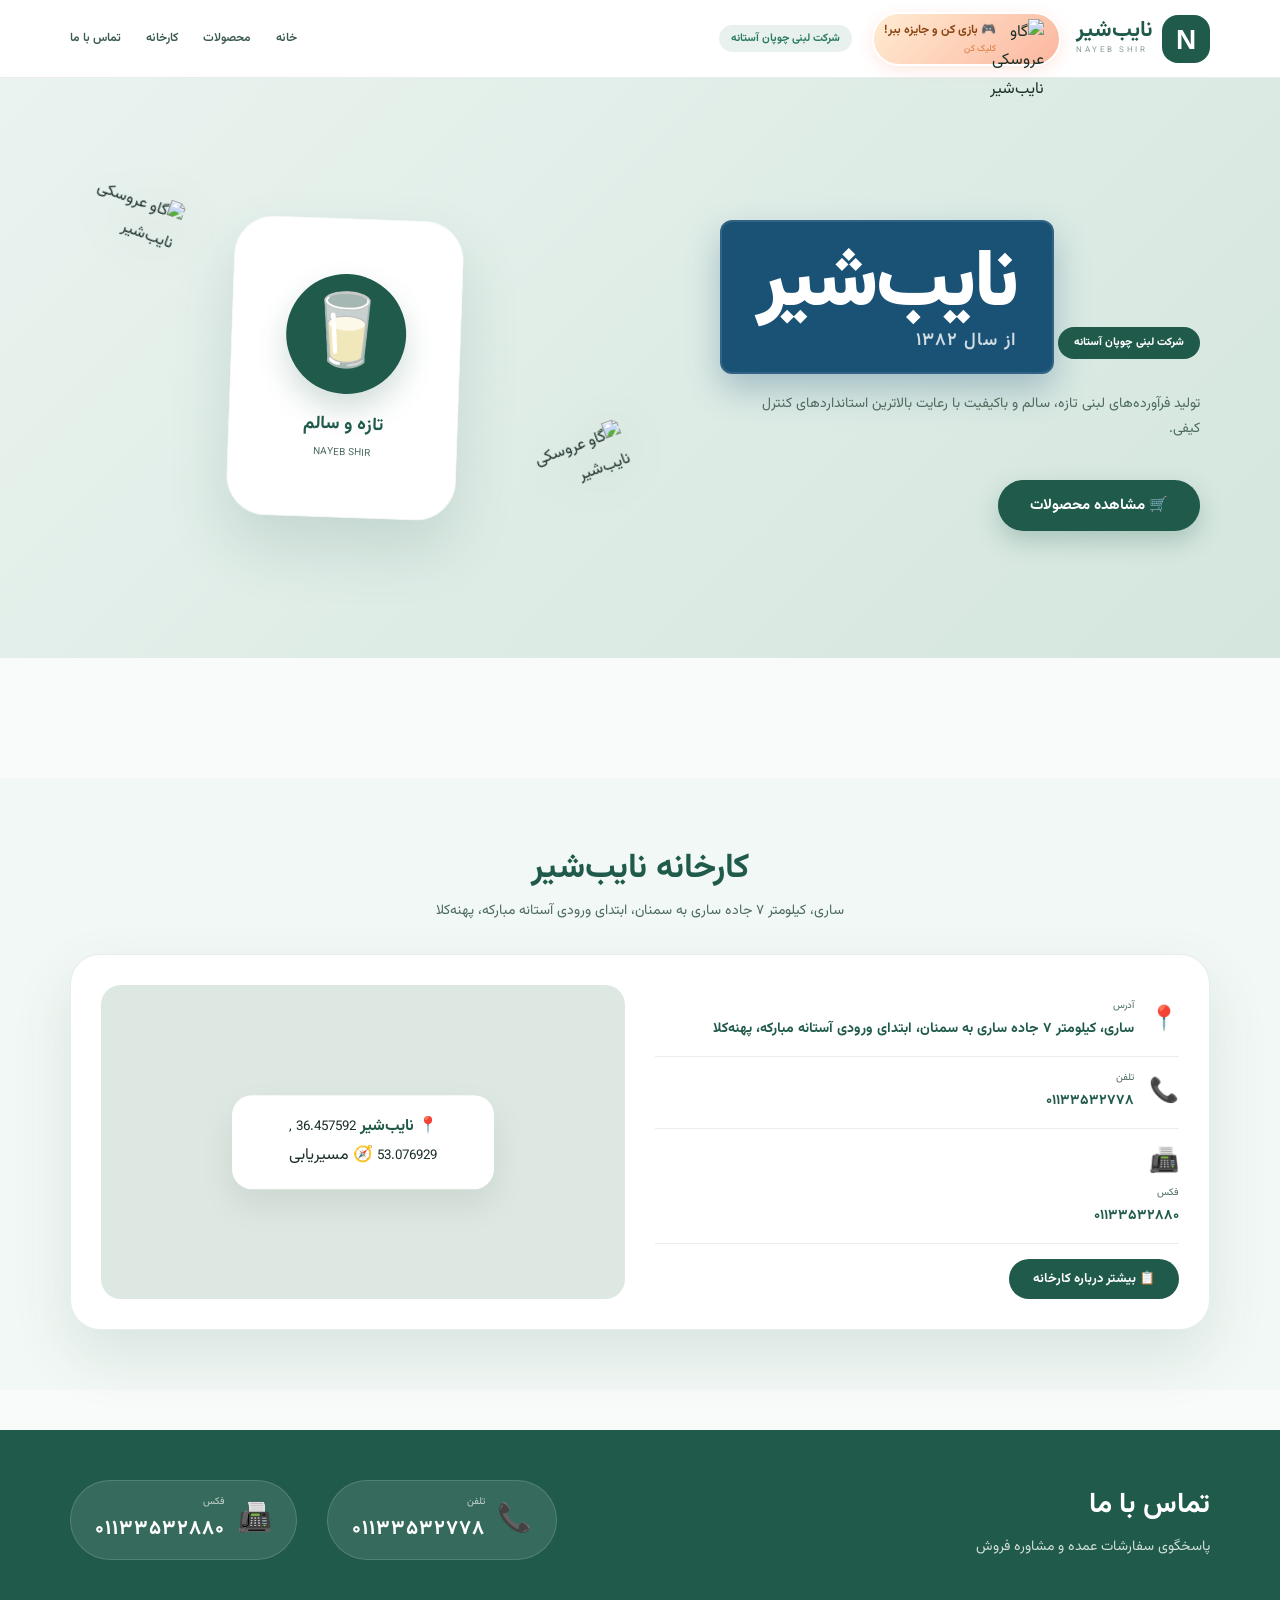
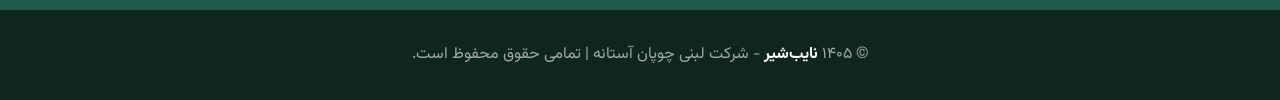
==== commit d17f98b7: "Update fmt.Println message from 'Hello' to 'Goodbye'" ====
--- a/index.html
+++ b/index.html
@@ -1,272 +1,702 @@
 <!DOCTYPE html>
 <html lang="fa" dir="rtl">
+
 <head>
-<meta charset="UTF-8">
-<meta name="viewport" content="width=device-width, initial-scale=1.0">
-<title>نایب‌شیر | شرکت لبنی چوپان آستانه</title>
-<style>
-@import url('https://fonts.googleapis.com/css2?family=Vazirmatn:wght@400;500;600;700;800;900&display=swap');
-:root{--green:#1f5a4a;--green2:#2a7a62;--blue:#1a5276;--text:#1a2f28;--muted:#4d6b5e;--white:#fff;--border:rgba(31,90,74,0.1);--shadow:0 25px 60px rgba(31,90,74,0.12)}
-*{margin:0;padding:0;box-sizing:border-box}
-html{scroll-behavior:smooth}
-body{font-family:"Vazirmatn",sans-serif;color:var(--text);background:#f8fbf9;line-height:1.8;overflow-x:hidden}
-a{color:inherit;text-decoration:none}
-button{font-family:inherit;cursor:pointer;border:none}
-.container{width:min(1140px,calc(100% - 36px));margin:auto}
-.products-wrapper{display:none;margin-top:30px}
-.products-wrapper.open{display:block}
-.hidden{opacity:0;transform:translateY(30px);transition:all 0.7s ease}
-.show{opacity:1;transform:translateY(0)}
-.header{height:78px;position:sticky;top:0;z-index:1000;background:rgba(255,255,255,0.95);backdrop-filter:blur(15px);border-bottom:1px solid var(--border)}
-.nav{height:100%;display:flex;align-items:center;gap:15px;flex-wrap:wrap}
-.logo{display:flex;align-items:center;gap:10px}
-.logo-mark{width:48px;height:48px;display:grid;place-items:center;background:var(--green);color:white;border-radius:16px;font-weight:900;font-size:28px;font-family:Arial,sans-serif}
-.logo-name strong{display:block;color:var(--green);font-size:22px;line-height:1.1}
-.logo-name span{display:block;color:#8a9e94;font-size:8px;direction:ltr;letter-spacing:2.5px}
-.sub-brand{font-size:11px;color:var(--green2);background:rgba(42,122,98,0.1);padding:4px 12px;border-radius:30px;font-weight:700;margin-right:5px}
-.cow-mascot-wrapper{display:flex;align-items:center;gap:8px;cursor:pointer;transition:0.3s;background:linear-gradient(135deg,#ffecd2,#fcb69f);padding:5px 15px 5px 10px;border-radius:50px;border:2px solid white;box-shadow:0 4px 15px rgba(252,182,159,0.3)}
-.cow-mascot-wrapper:hover{transform:scale(1.05);box-shadow:0 8px 25px rgba(252,182,159,0.5)}
-.cow-mascot{width:40px;height:40px;animation:cowIdle 3s ease-in-out infinite}
-.cow-mascot img{width:100%;height:100%;object-fit:contain;border-radius:50%}
-.cow-mascot-label{font-size:12px;font-weight:700;color:#8B4513;white-space:nowrap}
-.cow-mascot-label small{display:block;font-size:9px;font-weight:500;color:#d4763a;opacity:0.8}
-@keyframes cowIdle{0%,100%{transform:translateY(0)}50%{transform:translateY(-5px)}}
-.cow-wave{animation:cowWave 0.6s ease-in-out !important}
-@keyframes cowWave{0%{transform:rotate(0deg) scale(1)}50%{transform:rotate(-10deg) scale(1.1)}100%{transform:rotate(0deg) scale(1)}}
-nav{display:flex;align-items:center;gap:25px;margin-right:auto}
-nav a{color:#3a5a4e;font-size:12px;font-weight:600;transition:0.25s}
-nav a:hover{color:var(--green2)}
-.menu-btn{display:none;background:var(--green);color:white;width:43px;height:43px;border-radius:12px;font-size:24px;margin-right:auto}
-.hero{min-height:580px;position:relative;overflow:hidden;background:linear-gradient(135deg,#eaf3ef 0%,#d4e6de 100%);display:flex;align-items:center}
-.hero-content{display:grid;grid-template-columns:1fr 1fr;align-items:center;gap:40px;padding:40px 0}
-.hero-text{padding-right:10px}
-.mini-title{display:inline-block;padding:6px 16px;background:var(--green);color:white;border-radius:30px;font-size:11px;font-weight:800}
-.hero-brand-banner{margin-top:15px;display:inline-block;background:var(--blue);color:white;padding:20px 35px;border-radius:12px;font-size:clamp(50px,8vw,80px);font-weight:900;letter-spacing:-2px;line-height:1.1;box-shadow:0 15px 35px rgba(26,82,118,0.3);border:2px solid rgba(255,255,255,0.1)}
-.hero-brand-banner small{display:block;font-size:18px;font-weight:600;color:rgba(255,255,255,0.8);letter-spacing:1px;margin-top:2px}
-.hero-text>p{max-width:450px;margin:18px 0 27px;color:var(--muted);font-size:14px}
-.hero-product{display:flex;justify-content:center;align-items:center;position:relative;min-height:350px}
-.cow-sticker{position:absolute;cursor:pointer;z-index:5;transition:all 0.3s ease;width:120px;height:120px}
-.cow-sticker.male{bottom:-20px;right:-20px}
-.cow-sticker.female{top:-20px;left:-20px}
-.cow-sticker img{width:100%;height:100%;object-fit:contain;filter:drop-shadow(0 10px 25px rgba(0,0,0,0.15));animation:cowIdle 3s ease-in-out infinite}
-.cow-sticker.jump{animation:cowJump 0.6s ease}
-@keyframes cowJump{0%{transform:scale(1) translateY(0) rotate(0deg)}30%{transform:scale(1.2) translateY(-50px) rotate(-8deg)}60%{transform:scale(0.95) translateY(-20px) rotate(8deg)}100%{transform:scale(1) translateY(0) rotate(0deg)}}
-.cream-card{width:230px;height:300px;background:white;border-radius:40px;box-shadow:0 30px 60px rgba(31,90,74,0.15);display:flex;flex-direction:column;align-items:center;justify-content:center;padding:20px;text-align:center;border:1px solid rgba(31,90,74,0.06);transform:rotate(2deg);z-index:2}
-.cream-card .icon-big{font-size:70px;background:var(--green);color:white;width:120px;height:120px;border-radius:50%;display:grid;place-items:center;margin-bottom:15px;box-shadow:0 15px 30px rgba(31,90,74,0.2)}
-.cream-card strong{color:var(--green);font-size:18px}
-.cream-card small{color:var(--muted);font-size:10px;margin-top:3px}
-.toggle-products-btn{display:inline-block;background:var(--green);color:white;padding:14px 32px;border-radius:50px;font-weight:700;font-size:15px;transition:0.3s;border:none;margin-top:10px;box-shadow:0 10px 25px rgba(31,90,74,0.25)}
-.toggle-products-btn:hover{background:var(--green2);transform:scale(1.02)}
-.section{padding:60px 0}
-.section-title{text-align:center;margin-bottom:40px}
-.section-title h2{color:var(--green);font-size:32px;margin-bottom:6px}
-.section-title p{color:var(--muted);font-size:14px;max-width:600px;margin:auto}
-.products-grid{display:grid;grid-template-columns:repeat(3,1fr);gap:22px}
-.product{background:white;border-radius:25px;overflow:hidden;border:1px solid var(--border);transition:0.35s;box-shadow:0 4px 12px rgba(0,0,0,0.02);text-align:center;padding:30px 20px}
-.product:hover{transform:translateY(-6px);box-shadow:var(--shadow)}
-.product .product-emoji{font-size:70px;display:block;margin-bottom:15px}
-.product-info small{color:var(--green2);font-weight:800;font-size:10px;background:rgba(42,122,98,0.08);padding:2px 12px;border-radius:20px;display:inline-block}
-.product-info h3{color:var(--green);font-size:17px;margin:6px 0 4px}
-.product-info p{color:var(--muted);font-size:12px;min-height:40px}
-.factory-section{background:#f2f8f5;padding:60px 0}
-.factory-header{text-align:center;margin-bottom:30px}
-.factory-header h2{color:var(--green);font-size:34px}
-.factory-header p{color:var(--muted);font-size:14px}
-.factory-box{background:white;border-radius:30px;padding:30px;box-shadow:var(--shadow);border:1px solid var(--border);display:grid;grid-template-columns:1fr 1fr;gap:30px}
-.detail{display:flex;align-items:center;gap:15px;padding:12px 0;border-bottom:1px solid var(--border)}
-.detail-icon{font-size:24px}
-.detail small{display:block;color:var(--muted);font-size:10px}
-.detail strong{font-size:14px;color:var(--green)}
-.detail a{display:flex;align-items:center;gap:15px;width:100%;color:inherit;text-decoration:none}
-.detail a:hover strong{color:var(--green2)}
-.expand-btn{background:var(--green);color:white;border:none;padding:10px 24px;border-radius:40px;font-weight:700;font-size:13px;display:inline-flex;align-items:center;gap:8px;margin-top:15px;transition:0.3s}
-.expand-btn:hover{background:var(--green2)}
-.expand-content{display:none;margin-top:20px;padding:20px;background:#f2f8f5;border-radius:20px;border-right:4px solid var(--green);color:var(--text);font-size:14px;line-height:2}
-.expand-content.open{display:block}
-.map{min-height:250px;background:#dce8e1;border-radius:20px;position:relative;overflow:hidden}
-.map-pin{position:absolute;top:50%;left:50%;transform:translate(-50%,-50%);background:white;padding:18px 25px;border-radius:20px;text-align:center;box-shadow:0 15px 35px rgba(0,0,0,0.08)}
-.map-pin strong{color:var(--green)}
-.contact{background:var(--green);color:white;padding:50px 0;margin-top:40px}
-.contact-box{display:flex;justify-content:space-between;align-items:center;flex-wrap:wrap;gap:30px}
-.contact-info h2{font-size:28px;margin-bottom:4px}
-.contact-info p{opacity:0.8;font-size:14px}
-.contact-numbers{display:flex;gap:30px;flex-wrap:wrap}
-.contact-number{display:flex;align-items:center;gap:12px;background:rgba(255,255,255,0.1);padding:12px 24px;border-radius:50px;border:1px solid rgba(255,255,255,0.15);transition:0.3s}
-.contact-number:hover{background:rgba(255,255,255,0.2);transform:scale(1.02)}
-.contact-number .icon{font-size:28px}
-.contact-number .number{display:flex;flex-direction:column}
-.contact-number .number small{font-size:10px;opacity:0.7}
-.contact-number .number strong{font-size:20px;letter-spacing:1px}
-.contact-number a{color:white;text-decoration:none;display:flex;align-items:center;gap:12px}
-footer{background:#0e261e;color:rgba(255,255,255,0.6);padding:30px 0;text-align:center;border-top:1px solid rgba(255,255,255,0.03)}
-footer strong{color:white}
-.modal-overlay{display:none;position:fixed;top:0;left:0;right:0;bottom:0;background:rgba(0,0,0,0.5);backdrop-filter:blur(8px);z-index:9999;justify-content:center;align-items:center}
-.modal-overlay.active{display:flex}
-.modal-box{background:white;max-width:450px;width:90%;padding:35px 30px;border-radius:40px;text-align:center;box-shadow:0 40px 80px rgba(0,0,0,0.3);animation:modalPop 0.4s ease;position:relative}
-@keyframes modalPop{0%{transform:scale(0.8) translateY(30px);opacity:0}100%{transform:scale(1) translateY(0);opacity:1}}
-.modal-box .modal-close{position:absolute;top:12px;left:18px;font-size:28px;cursor:pointer;color:#999;background:none;border:none;transition:0.3s}
-.modal-box .modal-close:hover{color:#333;transform:rotate(90deg)}
-.modal-box .modal-cow{width:100px;height:100px;margin:0 auto 10px;display:block}
-.modal-box .modal-cow img{width:100%;height:100%;object-fit:contain;animation:cowIdle 2.5s ease-in-out infinite;border-radius:50%}
-.modal-box .game-badge{display:inline-block;background:linear-gradient(135deg,#f7971e,#ffd200);color:#8B4513;padding:6px 18px;border-radius:30px;font-size:12px;font-weight:800;margin-bottom:12px;animation:badgePulse 1.5s ease-in-out infinite}
-@keyframes badgePulse{0%,100%{transform:scale(1)}50%{transform:scale(1.05)}}
-.modal-box h3{color:var(--green);font-size:24px;margin-bottom:8px}
-.modal-box p{color:var(--muted);font-size:14px;margin-bottom:20px;line-height:2;background:#f8fbf9;padding:15px;border-radius:20px;border-right:4px solid var(--green)}
-.modal-box .telegram-btn{display:inline-block;background:#0088cc;color:white;padding:12px 32px;border-radius:50px;font-weight:700;font-size:15px;transition:0.3s;border:none}
-.modal-box .telegram-btn:hover{background:#006699;transform:scale(1.03)}
-.modal-box .telegram-btn span{margin-left:8px}
-.modal-box .game-emoji{font-size:40px;display:block;margin:5px 0 10px}
-@media (max-width:768px){
-nav{display:none;position:absolute;top:78px;left:0;right:0;background:white;flex-direction:column;padding:20px;gap:12px;border-bottom:1px solid var(--border);box-shadow:0 20px 40px rgba(0,0,0,0.04)}
-nav.active{display:flex}
-nav a{font-size:14px;padding:6px 0;width:100%;border-bottom:1px solid var(--border)}
-.menu-btn{display:block}
-.hero-content{grid-template-columns:1fr;text-align:center;gap:20px}
-.hero-text{padding:0}
-.hero-brand-banner{font-size:34px;padding:15px 25px}
-.hero-brand-banner small{font-size:14px}
-.hero-product{min-height:280px}
-.cow-sticker{width:80px;height:80px}
-.cow-sticker.male{bottom:-10px;right:-10px}
-.cow-sticker.female{top:-10px;left:-10px}
-.cream-card{width:180px;height:250px}
-.cream-card .icon-big{width:90px;height:90px;font-size:50px}
-.products-grid{grid-template-columns:1fr 1fr;gap:15px}
-.factory-box{grid-template-columns:1fr}
-.map{min-height:180px}
-.contact-box{flex-direction:column;align-items:stretch}
-.contact-numbers{flex-direction:column;gap:15px}
-.contact-number{justify-content:center}
-.contact-number .number strong{font-size:18px}
-.cow-mascot-wrapper{padding:4px 12px 4px 8px}
-.cow-mascot{width:32px;height:32px}
-.cow-mascot-label{font-size:10px}
-.cow-mascot-label small{font-size:8px}
-}
-@media (max-width:480px){
-.products-grid{grid-template-columns:1fr}
-.hero-brand-banner{font-size:28px;padding:12px 20px}
-.hero-brand-banner small{font-size:12px}
-.cow-sticker{width:60px;height:60px}
-}
-</style>
+    <meta charset="UTF-8">
+    <meta name="viewport" content="width=device-width, initial-scale=1.0">
+
+    <title>نایب‌شیر | شرکت لبنی چوپان آستانه</title>
+
+    <meta name="description"
+        content="نایب‌شیر - شرکت لبنی چوپان آستانه، تولیدکننده فرآورده‌های لبنی تازه و باکیفیت">
+
+    <link rel="preconnect" href="https://fonts.googleapis.com">
+    <link rel="preconnect" href="https://fonts.gstatic.com" crossorigin>
+
+    <link href="https://fonts.googleapis.com/css2?family=Vazirmatn:wght@400;500;600;700;800;900&display=swap"
+        rel="stylesheet">
+
+    <link rel="stylesheet" href="style.css">
 </head>
+
 <body>
-<header class="header">
-<div class="container nav">
-<a href="#home" class="logo">
-<div class="logo-mark">N</div>
-<div class="logo-name"><strong>نایب‌شیر</strong><span>NAYEB SHIR</span></div>
-</a>
-<div class="cow-mascot-wrapper" onclick="openModal()">
-<div class="cow-mascot" id="cowMascot">
-<img src="https://cdn-icons-png.flaticon.com/512/616/616430.png" alt="گاو نایب‌شیر">
-</div>
-<span class="cow-mascot-label">🎮 بازی کن و جایزه ببر!<small>کلیک کن</small></span>
-</div>
-<span class="sub-brand">شرکت لبنی چوپان آستانه</span>
-<nav id="nav">
-<a href="#home">خانه</a>
-<a href="#products-link" onclick="toggleProducts()">محصولات</a>
-<a href="#factory">کارخانه</a>
-<a href="#contact">تماس با ما</a>
-</nav>
-<button id="menuBtn" class="menu-btn">☰</button>
-</div>
-</header>
-<main>
-<section class="hero" id="home">
-<div class="container hero-content">
-<div class="hero-text">
-<span class="mini-title">شرکت لبنی چوپان آستانه</span>
-<div class="hero-brand-banner">نایب‌شیر<small>از سال ۱۳۸۲</small></div>
-<p>تولید فرآورده‌های لبنی تازه، سالم و باکیفیت با رعایت بالاترین استانداردهای کنترل کیفی.</p>
-<button class="toggle-products-btn" onclick="toggleProducts()">🛒 مشاهده محصولات</button>
-</div>
-<div class="hero-product">
-<div class="cow-sticker male" id="cowMale" onclick="jumpCow('male')">
-<img src="https://cdn-icons-png.flaticon.com/512/610/610482.png" alt="گاو نر">
-</div>
-<div class="cow-sticker female" id="cowFemale" onclick="jumpCow('female')">
-<img src="https://cdn-icons-png.flaticon.com/512/616/616430.png" alt="گاو ماده">
-</div>
-<div class="cream-card">
-<div class="icon-big">🥛</div>
-<strong>تازه و سالم</strong>
-<small>NAYEB SHIR</small>
-</div>
-</div>
-</div>
-</section>
-<section class="section" id="products-link">
-<div class="container">
-<div class="products-wrapper" id="productsWrapper">
-<div class="section-title"><h2>محصولات نایب‌شیر</h2><p>مجموعه‌ای از تازه‌ترین فرآورده‌های لبنی</p></div>
-<div class="products-grid">
-<div class="product"><span class="product-emoji">🥣</span><div class="product-info"><small>ماست</small><h3>ماست ۲/۵ کیلویی و ۱ کیلویی</h3><p>ماست تازه و پرچرب در بسته‌بندی کاسه‌ای.</p></div></div>
-<div class="product"><span class="product-emoji">🥤</span><div class="product-info"><small>دوغ</small><h3>دوغ ۲۵۰ سی‌سی و ۱/۵ لیتری</h3><p>دوغ گوارا و خوش‌طعم در لیوان‌های یکبارمصرف.</p></div></div>
-<div class="product"><span class="product-emoji">🥛</span><div class="product-info"><small>شیر</small><h3>شیر نایلونی ۱ لیتری</h3><p>شیر تازه و طبیعی در بسته‌بندی لیوانی.</p></div></div>
-<div class="product"><span class="product-emoji">🍰</span><div class="product-info"><small>خامه قنادی</small><h3>خامه قنادی ۱ و ۱۰ کیلویی</h3><p>خامه‌ی عالی برای تزئین کیک و شیرینی.</p></div></div>
-<div class="product"><span class="product-emoji">🧀</span><div class="product-info"><small>پنیر</small><h3>پنیر سطلی</h3><p>پنیر سفید با طعم طبیعی و کیفیت بالا.</p></div></div>
-<div class="product"><span class="product-emoji">🧈</span><div class="product-info"><small>کره</small><h3>کره ۱ کیلویی</h3><p>کره‌ی طبیعی برای پخت و پز و شیرینی‌پزی.</p></div></div>
-</div>
-</div>
-</div>
-</section>
-<section class="factory-section" id="factory">
-<div class="container">
-<div class="factory-header"><h2>کارخانه نایب‌شیر</h2><p>ساری، کیلومتر ۷ جاده ساری به سمنان، پهنه‌کلا</p></div>
-<div class="factory-box">
-<div>
-<div class="detail"><a href="https://www.google.com/maps/search/?api=1&query=36.457592,53.076929" target="_blank"><span class="detail-icon">📍</span><div><small>آدرس</small><strong>ساری، کیلومتر ۷ جاده ساری به سمنان، پهنه‌کلا</strong></div></a></div>
-<div class="detail"><span class="detail-icon">📞</span><div><small>تلفن</small><strong>۰۱۱۳۳۵۳۲۷۷۸</strong></div></div>
-<div class="detail"><span class="detail-icon">📠</span><div><small>فکس</small><strong>۰۱۱۳۳۵۳۲۸۸۰</strong></div></div>
-<button class="expand-btn" onclick="toggleExpand()">📋 بیشتر درباره کارخانه</button>
-<div class="expand-content" id="expandContent">
-<p>✅ تولید انواع محصولات لبنی تازه و سالم از سال ۱۳۸۲</p>
-<p>✅ دارنده تمامی استانداردهای کنترل کیفی (ISO 22000, HACCP)</p>
-<p>✅ استفاده از بهترین مواد اولیه و تجهیزات به‌روز</p>
-<p>✅ توزیع در سراسر کشور با حفظ زنجیره سرد</p>
-</div>
-</div>
-<div class="map"><div class="map-pin"><span>📍</span><strong>نایب‌شیر</strong><small>36.457592, 53.076929</small></div></div>
-</div>
-</div>
-</section>
-<section class="contact" id="contact">
-<div class="container contact-box">
-<div class="contact-info"><h2>تماس با ما</h2><p>پاسخگوی سفارشات عمده و مشاوره فروش</p></div>
-<div class="contact-numbers">
-<a href="tel:01133532778" class="contact-number"><span class="icon">📞</span><span class="number"><small>تلفن</small><strong>۰۱۱۳۳۵۳۲۷۷۸</strong></span></a>
-<a href="tel:01133532880" class="contact-number"><span class="icon">📠</span><span class="number"><small>فکس</small><strong>۰۱۱۳۳۵۳۲۸۸۰</strong></span></a>
-</div>
-</div>
-</section>
-</main>
-<footer><div class="container"><p>© ۱۴۰۴ <strong>نایب‌شیر</strong> - شرکت لبنی چوپان آستانه | تمامی حقوق محفوظ است.</p></div></footer>
-<div class="modal-overlay" id="cowModal">
-<div class="modal-box">
-<button class="modal-close" onclick="closeModal()">✕</button>
-<div class="modal-cow"><img src="https://cdn-icons-png.flaticon.com/512/616/616430.png" alt="گاو نایب‌شیر"></div>
-<span class="game-badge">🎮 مینی‌اپ بازی</span>
-<h3>سلام! من گاوی نایب‌شیرم! 🐮</h3>
-<div class="game-emoji">🐄 ➜ 🏭</div>
-<p><strong>🎯 شیر رو از مزرعه برسون به کارخونه!</strong><br>🌾 ماجراجویی کن، از موانع عبور کن و جایزه بگیر!<br>⭐ هر روز یک چالش جدید منتظرته!</p>
-<a href="https://t.me/NAYEB_SHIR_BOT" target="_blank" class="telegram-btn"><span>🚀</span> شروع ماجراجویی در تلگرام</a>
-</div>
-</div>
-<script>
-const menuBtn=document.getElementById("menuBtn");const nav=document.getElementById("nav");if(menuBtn&&nav){menuBtn.addEventListener("click",()=>{nav.classList.toggle("active");menuBtn.textContent=nav.classList.contains("active")?"×":"☰"});nav.querySelectorAll("a").forEach(link=>{link.addEventListener("click",()=>{nav.classList.remove("active");menuBtn.textContent="☰"})})}
-function toggleProducts(){const wrapper=document.getElementById("productsWrapper");wrapper.classList.toggle("open");if(wrapper.classList.contains("open")){wrapper.scrollIntoView({behavior:'smooth',block:'start'})}}
-function jumpCow(type){const el=document.getElementById(type==='male'?'cowMale':'cowFemale');el.classList.remove('jump');void el.offsetWidth;el.classList.add('jump')}
-const cowMascot=document.getElementById("cowMascot");const cowWrapper=document.querySelector(".cow-mascot-wrapper");cowWrapper.addEventListener("click",()=>{cowMascot.classList.add('cow-wave');setTimeout(()=>cowMascot.classList.remove('cow-wave'),600);openModal()});
-window.addEventListener("scroll",()=>{const scrollY=window.scrollY;const male=document.getElementById("cowMale");const female=document.getElementById("cowFemale");if(male){const move=(scrollY%80)-40;male.style.transform=`translateY(${move*0.2}px) rotate(${move*0.5}deg)`}if(female){const move=(scrollY%80)-40;female.style.transform=`translateY(${-move*0.2}px) rotate(${-move*0.5}deg)`}});
-const items=document.querySelectorAll(".product, .factory-box, .contact-number");const observer=new IntersectionObserver((entries)=>{entries.forEach(entry=>{if(entry.isIntersecting)entry.target.classList.add("show")})},{threshold:0.12});items.forEach(item=>{item.classList.add("hidden");observer.observe(item)});
-function toggleExpand(){const content=document.getElementById("expandContent");content.classList.toggle("open");const btn=document.querySelector(".expand-btn");btn.innerHTML=content.classList.contains("open")?"📋 بستن اطلاعات":"📋 بیشتر درباره کارخانه"}
-function openModal(){document.getElementById("cowModal").classList.add("active");document.body.style.overflow="hidden"}
-function closeModal(){document.getElementById("cowModal").classList.remove("active");document.body.style.overflow=""}
-document.getElementById("cowModal").addEventListener("click",function(e){if(e.target===this)closeModal()});
-document.addEventListener("keydown",function(e){if(e.key==="Escape")closeModal()});
-</script>
+
+    <!-- HEADER -->
+    <header class="header">
+
+        <div class="container nav">
+
+            <a href="#home" class="logo">
+
+                <div class="logo-mark">N</div>
+
+                <div class="logo-name">
+                    <strong>نایب‌شیر</strong>
+                    <span>NAYEB SHIR</span>
+                </div>
+
+            </a>
+
+            <!-- گاو عروسکی -->
+            <div class="cow-mascot-wrapper" onclick="openModal()">
+
+                <div class="cow-mascot" id="cowMascot">
+                    <img src="cow.png" alt="گاو عروسکی نایب‌شیر">
+                </div>
+
+                <span class="cow-mascot-label">
+                    🎮 بازی کن و جایزه ببر!
+                    <small>کلیک کن</small>
+                </span>
+
+            </div>
+
+            <span class="sub-brand">
+                شرکت لبنی چوپان آستانه
+            </span>
+
+            <nav id="nav">
+
+                <a href="#home">خانه</a>
+
+                <a href="#products-link" onclick="toggleProducts()">
+                    محصولات
+                </a>
+
+                <a href="#factory">
+                    کارخانه
+                </a>
+
+                <a href="#contact">
+                    تماس با ما
+                </a>
+
+            </nav>
+
+            <button id="menuBtn" class="menu-btn">
+                ☰
+            </button>
+
+        </div>
+
+    </header>
+
+
+    <main>
+
+        <!-- HERO -->
+        <section class="hero" id="home">
+
+            <div class="container hero-content">
+
+                <div class="hero-text">
+
+                    <span class="mini-title">
+                        شرکت لبنی چوپان آستانه
+                    </span>
+
+                    <div class="hero-brand-banner">
+                        نایب‌شیر
+
+                        <small>
+                            از سال ۱۳۸۲
+                        </small>
+                    </div>
+
+                    <p>
+                        تولید فرآورده‌های لبنی تازه، سالم و باکیفیت
+                        با رعایت بالاترین استانداردهای کنترل کیفی.
+                    </p>
+
+                    <button class="toggle-products-btn"
+                        onclick="toggleProducts()">
+
+                        🛒 مشاهده محصولات
+
+                    </button>
+
+                </div>
+
+
+                <!-- گاوهای عروسکی -->
+                <div class="hero-product">
+
+                    <div class="cow-sticker male"
+                        id="cowMale"
+                        onclick="jumpCow('male')">
+
+                        <img src="cow.png"
+                            alt="گاو عروسکی نایب‌شیر">
+
+                    </div>
+
+
+                    <div class="cow-sticker female"
+                        id="cowFemale"
+                        onclick="jumpCow('female')">
+
+                        <img src="cow.png"
+                            alt="گاو عروسکی نایب‌شیر">
+
+                    </div>
+
+
+                    <div class="cream-card">
+
+                        <div class="icon-big">
+                            🥛
+                        </div>
+
+                        <strong>
+                            تازه و سالم
+                        </strong>
+
+                        <small>
+                            NAYEB SHIR
+                        </small>
+
+                    </div>
+
+                </div>
+
+            </div>
+
+        </section>
+
+
+        <!-- PRODUCTS -->
+        <section class="section" id="products-link">
+
+            <div class="container">
+
+                <div class="products-wrapper"
+                    id="productsWrapper">
+
+                    <div class="section-title">
+
+                        <h2>
+                            محصولات نایب‌شیر
+                        </h2>
+
+                        <p>
+                            مجموعه‌ای از تازه‌ترین فرآورده‌های لبنی
+                        </p>
+
+                    </div>
+
+
+                    <div class="products-grid">
+
+
+                        <!-- ماست -->
+                        <div class="product">
+
+                            <span class="product-emoji">
+                                🥣
+                            </span>
+
+                            <div class="product-info">
+
+                                <small>
+                                    ماست
+                                </small>
+
+                                <h3>
+                                    ماست ۲/۵ کیلویی و ۱ کیلویی
+                                </h3>
+
+                                <p>
+                                    ماست تازه و پرچرب در بسته‌بندی کاسه‌ای.
+                                </p>
+
+                            </div>
+
+                        </div>
+
+
+                        <!-- دوغ -->
+                        <div class="product">
+
+                            <span class="product-emoji">
+                                🥤
+                            </span>
+
+                            <div class="product-info">
+
+                                <small>
+                                    دوغ
+                                </small>
+
+                                <h3>
+                                    دوغ ۲۵۰ سی‌سی و ۱/۵ لیتری
+                                </h3>
+
+                                <p>
+                                    دوغ گوارا و خوش‌طعم.
+                                </p>
+
+                            </div>
+
+                        </div>
+
+
+                        <!-- شیر -->
+                        <div class="product">
+
+                            <span class="product-emoji">
+                                🥛
+                            </span>
+
+                            <div class="product-info">
+
+                                <small>
+                                    شیر
+                                </small>
+
+                                <h3>
+                                    شیر نایلونی ۱ لیتری
+                                </h3>
+
+                                <p>
+                                    شیر تازه و طبیعی در بسته‌بندی نایلونی.
+                                </p>
+
+                            </div>
+
+                        </div>
+
+
+                        <!-- خامه -->
+                        <div class="product">
+
+                            <span class="product-emoji">
+                                🍰
+                            </span>
+
+                            <div class="product-info">
+
+                                <small>
+                                    خامه قنادی
+                                </small>
+
+                                <h3>
+                                    خامه قنادی ۱ و ۱۰ کیلویی
+                                </h3>
+
+                                <p>
+                                    خامه عالی برای تزئین کیک و شیرینی.
+                                </p>
+
+                            </div>
+
+                        </div>
+
+
+                        <!-- پنیر -->
+                        <div class="product">
+
+                            <span class="product-emoji">
+                                🧀
+                            </span>
+
+                            <div class="product-info">
+
+                                <small>
+                                    پنیر
+                                </small>
+
+                                <h3>
+                                    پنیر سطلی
+                                </h3>
+
+                                <p>
+                                    پنیر سفید با طعم طبیعی و کیفیت بالا.
+                                </p>
+
+                            </div>
+
+                        </div>
+
+
+                        <!-- کره -->
+                        <div class="product">
+
+                            <span class="product-emoji">
+                                🧈
+                            </span>
+
+                            <div class="product-info">
+
+                                <small>
+                                    کره
+                                </small>
+
+                                <h3>
+                                    کره ۱ کیلویی
+                                </h3>
+
+                                <p>
+                                    کره طبیعی برای پخت‌وپز و شیرینی‌پزی.
+                                </p>
+
+                            </div>
+
+                        </div>
+
+                    </div>
+
+                </div>
+
+            </div>
+
+        </section>
+
+
+        <!-- FACTORY -->
+        <section class="factory-section"
+            id="factory">
+
+            <div class="container">
+
+                <div class="factory-header">
+
+                    <h2>
+                        کارخانه نایب‌شیر
+                    </h2>
+
+                    <p>
+                        ساری، کیلومتر ۷ جاده ساری به سمنان،
+                        ابتدای ورودی آستانه مبارکه، پهنه‌کلا
+                    </p>
+
+                </div>
+
+
+                <div class="factory-box">
+
+                    <div>
+
+
+                        <!-- آدرس -->
+                        <div class="detail">
+
+                            <a href="https://www.google.com/maps/search/?api=1&query=36.457592,53.076929"
+                                target="_blank"
+                                rel="noopener noreferrer">
+
+                                <span class="detail-icon">
+                                    📍
+                                </span>
+
+                                <div>
+
+                                    <small>
+                                        آدرس
+                                    </small>
+
+                                    <strong>
+                                        ساری، کیلومتر ۷ جاده ساری به سمنان،
+                                        ابتدای ورودی آستانه مبارکه، پهنه‌کلا
+                                    </strong>
+
+                                </div>
+
+                            </a>
+
+                        </div>
+
+
+                        <!-- تلفن -->
+                        <div class="detail">
+
+                            <a href="tel:01133532778">
+
+                                <span class="detail-icon">
+                                    📞
+                                </span>
+
+                                <div>
+
+                                    <small>
+                                        تلفن
+                                    </small>
+
+                                    <strong>
+                                        ۰۱۱۳۳۵۳۲۷۷۸
+                                    </strong>
+
+                                </div>
+
+                            </a>
+
+                        </div>
+
+
+                        <!-- فکس -->
+                        <div class="detail">
+
+                            <div>
+
+                                <span class="detail-icon">
+                                    📠
+                                </span>
+
+                                <div>
+
+                                    <small>
+                                        فکس
+                                    </small>
+
+                                    <strong>
+                                        ۰۱۱۳۳۵۳۲۸۸۰
+                                    </strong>
+
+                                </div>
+
+                            </div>
+
+                        </div>
+
+
+                        <button class="expand-btn"
+                            onclick="toggleExpand()">
+
+                            📋 بیشتر درباره کارخانه
+
+                        </button>
+
+
+                        <div class="expand-content"
+                            id="expandContent">
+
+                            <p>
+                                ✅ تولید انواع محصولات لبنی تازه و سالم
+                            </p>
+
+                            <p>
+                                ✅ فعالیت از سال ۱۳۸۲
+                            </p>
+
+                            <p>
+                                ✅ کنترل دقیق کیفیت محصولات
+                            </p>
+
+                            <p>
+                                ✅ استفاده از تجهیزات مناسب تولید
+                            </p>
+
+                            <p>
+                                ✅ توزیع محصولات با رعایت زنجیره سرد
+                            </p>
+
+                        </div>
+
+                    </div>
+
+
+                    <!-- MAP -->
+                    <div class="map">
+
+                        <div class="map-pin">
+
+                            <span>
+                                📍
+                            </span>
+
+                            <strong>
+                                نایب‌شیر
+                            </strong>
+
+                            <small>
+                                36.457592 , 53.076929
+                            </small>
+
+                            <a href="https://www.google.com/maps/search/?api=1&query=36.457592,53.076929"
+                                target="_blank"
+                                rel="noopener noreferrer"
+                                class="map-button">
+
+                                🧭 مسیریابی
+
+                            </a>
+
+                        </div>
+
+                    </div>
+
+                </div>
+
+            </div>
+
+        </section>
+
+
+        <!-- CONTACT -->
+        <section class="contact"
+            id="contact">
+
+            <div class="container contact-box">
+
+                <div class="contact-info">
+
+                    <h2>
+                        تماس با ما
+                    </h2>
+
+                    <p>
+                        پاسخگوی سفارشات عمده و مشاوره فروش
+                    </p>
+
+                </div>
+
+
+                <div class="contact-numbers">
+
+
+                    <a href="tel:01133532778"
+                        class="contact-number">
+
+                        <span class="icon">
+                            📞
+                        </span>
+
+                        <span class="number">
+
+                            <small>
+                                تلفن
+                            </small>
+
+                            <strong>
+                                ۰۱۱۳۳۵۳۲۷۷۸
+                            </strong>
+
+                        </span>
+
+                    </a>
+
+
+                    <div class="contact-number">
+
+                        <span class="icon">
+                            📠
+                        </span>
+
+                        <span class="number">
+
+                            <small>
+                                فکس
+                            </small>
+
+                            <strong>
+                                ۰۱۱۳۳۵۳۲۸۸۰
+                            </strong>
+
+                        </span>
+
+                    </div>
+
+                </div>
+
+            </div>
+
+        </section>
+
+    </main>
+
+
+    <!-- FOOTER -->
+    <footer>
+
+        <div class="container">
+
+            <p>
+                © ۱۴۰۵
+                <strong>
+                    نایب‌شیر
+                </strong>
+                - شرکت لبنی چوپان آستانه
+                | تمامی حقوق محفوظ است.
+            </p>
+
+        </div>
+
+    </footer>
+
+
+    <!-- MODAL -->
+    <div class="modal-overlay"
+        id="cowModal">
+
+        <div class="modal-box">
+
+            <button class="modal-close"
+                onclick="closeModal()">
+
+                ✕
+
+            </button>
+
+
+            <div class="modal-cow">
+
+                <img src="cow.png"
+                    alt="گاو عروسکی نایب‌شیر">
+
+            </div>
+
+
+            <span class="game-badge">
+                🎮 مینی‌اپ بازی
+            </span>
+
+
+            <h3>
+                سلام! من گاوی نایب‌شیرم! 🐮
+            </h3>
+
+
+            <div class="game-emoji">
+                🐄 ➜ 🏭
+            </div>
+
+
+            <p>
+
+                <strong>
+                    🎯 شیر رو از مزرعه برسون به کارخونه!
+                </strong>
+
+                <br>
+
+                🌾 ماجراجویی کن، از موانع عبور کن و جایزه بگیر!
+
+                <br>
+
+                ⭐ هر روز یک چالش جدید منتظرته!
+
+            </p>
+
+
+            <a href="https://t.me/NAYEB_SHIR_BOT"
+                target="_blank"
+                rel="noopener noreferrer"
+                class="telegram-btn">
+
+                <span>
+                    🚀
+                </span>
+
+                شروع ماجراجویی در تلگرام
+
+            </a>
+
+        </div>
+
+    </div>
+
+
+    <script src="script.js"></script>
+
 </body>
+
 </html>
--- a/style.css
+++ b/style.css
@@ -0,0 +1,630 @@
+@import url('https://fonts.googleapis.com/css2?family=Vazirmatn:wght@400;500;600;700;800;900&display=swap');
+
+:root {
+  --green: #1f5a4a;
+  --green2: #2a7a62;
+  --blue: #1a5276;
+  --text: #1a2f28;
+  --muted: #4d6b5e;
+  --white: #fff;
+  --border: rgba(31,90,74,0.1);
+  --shadow: 0 25px 60px rgba(31,90,74,0.12);
+}
+
+* { margin: 0; padding: 0; box-sizing: border-box; }
+html { scroll-behavior: smooth; }
+body {
+  font-family: "Vazirmatn", sans-serif;
+  color: var(--text);
+  background: #f8fbf9;
+  line-height: 1.8;
+  overflow-x: hidden;
+}
+a { color: inherit; text-decoration: none; }
+button { font-family: inherit; cursor: pointer; border: none; }
+.container { width: min(1140px, calc(100% - 36px)); margin: auto; }
+
+.products-wrapper { display: none; margin-top: 30px; }
+.products-wrapper.open { display: block; }
+
+.hidden { opacity: 0; transform: translateY(30px); transition: all 0.7s ease; }
+.show { opacity: 1; transform: translateY(0); }
+
+/* HEADER */
+.header {
+  height: 78px;
+  position: sticky;
+  top: 0;
+  z-index: 1000;
+  background: rgba(255,255,255,0.95);
+  backdrop-filter: blur(15px);
+  border-bottom: 1px solid var(--border);
+}
+.nav {
+  height: 100%;
+  display: flex;
+  align-items: center;
+  gap: 15px;
+  flex-wrap: wrap;
+}
+.logo {
+  display: flex;
+  align-items: center;
+  gap: 10px;
+}
+.logo-mark {
+  width: 48px; height: 48px;
+  display: grid; place-items: center;
+  background: var(--green);
+  color: white;
+  border-radius: 16px;
+  font-weight: 900;
+  font-size: 28px;
+  font-family: Arial, sans-serif;
+}
+.logo-name strong {
+  display: block;
+  color: var(--green);
+  font-size: 22px;
+  line-height: 1.1;
+}
+.logo-name span {
+  display: block;
+  color: #8a9e94;
+  font-size: 8px;
+  direction: ltr;
+  letter-spacing: 2.5px;
+}
+.sub-brand {
+  font-size: 11px;
+  color: var(--green2);
+  background: rgba(42,122,98,0.1);
+  padding: 4px 12px;
+  border-radius: 30px;
+  font-weight: 700;
+  margin-right: 5px;
+}
+
+/* ===== گاو کارتونی ===== */
+.cow-mascot-wrapper {
+  display: flex;
+  align-items: center;
+  gap: 8px;
+  cursor: pointer;
+  transition: 0.3s;
+  background: linear-gradient(135deg, #ffecd2, #fcb69f);
+  padding: 5px 15px 5px 10px;
+  border-radius: 50px;
+  border: 2px solid white;
+  box-shadow: 0 4px 15px rgba(252, 182, 159, 0.3);
+}
+.cow-mascot-wrapper:hover {
+  transform: scale(1.05);
+  box-shadow: 0 8px 25px rgba(252, 182, 159, 0.5);
+}
+.cow-mascot {
+  width: 40px;
+  height: 40px;
+  animation: cowIdle 3s ease-in-out infinite;
+}
+.cow-mascot img {
+  width: 100%;
+  height: 100%;
+  object-fit: contain;
+}
+.cow-mascot-label {
+  font-size: 12px;
+  font-weight: 700;
+  color: #8B4513;
+  white-space: nowrap;
+}
+.cow-mascot-label small {
+  display: block;
+  font-size: 9px;
+  font-weight: 500;
+  color: #d4763a;
+  opacity: 0.8;
+}
+@keyframes cowIdle {
+  0%,100% { transform: translateY(0); }
+  50% { transform: translateY(-5px); }
+}
+.cow-wave {
+  animation: cowWave 0.6s ease-in-out !important;
+}
+@keyframes cowWave {
+  0% { transform: rotate(0deg) scale(1); }
+  50% { transform: rotate(-10deg) scale(1.1); }
+  100% { transform: rotate(0deg) scale(1); }
+}
+
+nav {
+  display: flex;
+  align-items: center;
+  gap: 25px;
+  margin-right: auto;
+}
+nav a {
+  color: #3a5a4e;
+  font-size: 12px;
+  font-weight: 600;
+  transition: 0.25s;
+}
+nav a:hover { color: var(--green2); }
+.menu-btn {
+  display: none;
+  background: var(--green);
+  color: white;
+  width: 43px; height: 43px;
+  border-radius: 12px;
+  font-size: 24px;
+  margin-right: auto;
+}
+
+/* HERO */
+.hero {
+  min-height: 580px;
+  position: relative;
+  overflow: hidden;
+  background: linear-gradient(135deg, #eaf3ef 0%, #d4e6de 100%);
+  display: flex;
+  align-items: center;
+}
+.hero-content {
+  display: grid;
+  grid-template-columns: 1fr 1fr;
+  align-items: center;
+  gap: 40px;
+  padding: 40px 0;
+}
+.hero-text { padding-right: 10px; }
+.mini-title {
+  display: inline-block;
+  padding: 6px 16px;
+  background: var(--green);
+  color: white;
+  border-radius: 30px;
+  font-size: 11px;
+  font-weight: 800;
+}
+.hero-brand-banner {
+  margin-top: 15px;
+  display: inline-block;
+  background: var(--blue);
+  color: white;
+  padding: 20px 35px;
+  border-radius: 12px;
+  font-size: clamp(50px, 8vw, 80px);
+  font-weight: 900;
+  letter-spacing: -2px;
+  line-height: 1.1;
+  box-shadow: 0 15px 35px rgba(26,82,118,0.3);
+  border: 2px solid rgba(255,255,255,0.1);
+}
+.hero-brand-banner small {
+  display: block;
+  font-size: 18px;
+  font-weight: 600;
+  color: rgba(255,255,255,0.8);
+  letter-spacing: 1px;
+  margin-top: 2px;
+}
+.hero-text > p {
+  max-width: 450px;
+  margin: 18px 0 27px;
+  color: var(--muted);
+  font-size: 14px;
+}
+.hero-product {
+  display: flex;
+  justify-content: center;
+  align-items: center;
+  position: relative;
+  min-height: 350px;
+}
+
+/* ===== گاوهای کنار پنجره ===== */
+.cow-sticker {
+  position: absolute;
+  cursor: pointer;
+  z-index: 5;
+  transition: all 0.3s ease;
+  width: 120px;
+  height: 120px;
+}
+.cow-sticker.male {
+  bottom: -20px;
+  right: -20px;
+}
+.cow-sticker.female {
+  top: -20px;
+  left: -20px;
+}
+.cow-sticker img {
+  width: 100%;
+  height: 100%;
+  object-fit: contain;
+  filter: drop-shadow(0 10px 25px rgba(0,0,0,0.15));
+  animation: cowIdle 3s ease-in-out infinite;
+}
+.cow-sticker.jump {
+  animation: cowJump 0.6s ease;
+}
+@keyframes cowJump {
+  0% { transform: scale(1) translateY(0) rotate(0deg); }
+  30% { transform: scale(1.2) translateY(-50px) rotate(-8deg); }
+  60% { transform: scale(0.95) translateY(-20px) rotate(8deg); }
+  100% { transform: scale(1) translateY(0) rotate(0deg); }
+}
+
+.cream-card {
+  width: 230px; height: 300px;
+  background: white;
+  border-radius: 40px;
+  box-shadow: 0 30px 60px rgba(31,90,74,0.15);
+  display: flex;
+  flex-direction: column;
+  align-items: center;
+  justify-content: center;
+  padding: 20px;
+  text-align: center;
+  border: 1px solid rgba(31,90,74,0.06);
+  transform: rotate(2deg);
+  z-index: 2;
+}
+.cream-card .icon-big {
+  font-size: 70px;
+  background: var(--green);
+  color: white;
+  width: 120px; height: 120px;
+  border-radius: 50%;
+  display: grid;
+  place-items: center;
+  margin-bottom: 15px;
+  box-shadow: 0 15px 30px rgba(31,90,74,0.2);
+}
+.cream-card strong { color: var(--green); font-size: 18px; }
+.cream-card small { color: var(--muted); font-size: 10px; margin-top: 3px; }
+
+.toggle-products-btn {
+  display: inline-block;
+  background: var(--green);
+  color: white;
+  padding: 14px 32px;
+  border-radius: 50px;
+  font-weight: 700;
+  font-size: 15px;
+  transition: 0.3s;
+  border: none;
+  margin-top: 10px;
+  box-shadow: 0 10px 25px rgba(31,90,74,0.25);
+}
+.toggle-products-btn:hover { background: var(--green2); transform: scale(1.02); }
+
+.section { padding: 60px 0; }
+.section-title { text-align: center; margin-bottom: 40px; }
+.section-title h2 { color: var(--green); font-size: 32px; margin-bottom: 6px; }
+.section-title p { color: var(--muted); font-size: 14px; max-width: 600px; margin: auto; }
+
+/* PRODUCTS */
+.products-grid {
+  display: grid;
+  grid-template-columns: repeat(3, 1fr);
+  gap: 22px;
+}
+.product {
+  background: white;
+  border-radius: 25px;
+  overflow: hidden;
+  border: 1px solid var(--border);
+  transition: 0.35s;
+  box-shadow: 0 4px 12px rgba(0,0,0,0.02);
+  text-align: center;
+  padding: 30px 20px;
+}
+.product:hover { transform: translateY(-6px); box-shadow: var(--shadow); }
+.product .product-emoji {
+  font-size: 70px;
+  display: block;
+  margin-bottom: 15px;
+}
+.product-info small {
+  color: var(--green2);
+  font-weight: 800;
+  font-size: 10px;
+  background: rgba(42,122,98,0.08);
+  padding: 2px 12px;
+  border-radius: 20px;
+  display: inline-block;
+}
+.product-info h3 { color: var(--green); font-size: 17px; margin: 6px 0 4px; }
+.product-info p { color: var(--muted); font-size: 12px; min-height: 40px; }
+
+/* FACTORY */
+.factory-section { background: #f2f8f5; padding: 60px 0; }
+.factory-header { text-align: center; margin-bottom: 30px; }
+.factory-header h2 { color: var(--green); font-size: 34px; }
+.factory-header p { color: var(--muted); font-size: 14px; }
+
+.factory-box {
+  background: white;
+  border-radius: 30px;
+  padding: 30px;
+  box-shadow: var(--shadow);
+  border: 1px solid var(--border);
+  display: grid;
+  grid-template-columns: 1fr 1fr;
+  gap: 30px;
+}
+.detail {
+  display: flex;
+  align-items: center;
+  gap: 15px;
+  padding: 12px 0;
+  border-bottom: 1px solid var(--border);
+}
+.detail-icon { font-size: 24px; }
+.detail small { display: block; color: var(--muted); font-size: 10px; }
+.detail strong { font-size: 14px; color: var(--green); }
+
+.detail a {
+  display: flex;
+  align-items: center;
+  gap: 15px;
+  width: 100%;
+  color: inherit;
+  text-decoration: none;
+}
+.detail a:hover strong { color: var(--green2); }
+
+.expand-btn {
+  background: var(--green);
+  color: white;
+  border: none;
+  padding: 10px 24px;
+  border-radius: 40px;
+  font-weight: 700;
+  font-size: 13px;
+  display: inline-flex;
+  align-items: center;
+  gap: 8px;
+  margin-top: 15px;
+  transition: 0.3s;
+}
+.expand-btn:hover { background: var(--green2); }
+.expand-content {
+  display: none;
+  margin-top: 20px;
+  padding: 20px;
+  background: #f2f8f5;
+  border-radius: 20px;
+  border-right: 4px solid var(--green);
+  color: var(--text);
+  font-size: 14px;
+  line-height: 2;
+}
+.expand-content.open { display: block; }
+
+.map {
+  min-height: 250px;
+  background: #dce8e1;
+  border-radius: 20px;
+  position: relative;
+  overflow: hidden;
+}
+.map-pin {
+  position: absolute;
+  top: 50%; left: 50%;
+  transform: translate(-50%, -50%);
+  background: white;
+  padding: 18px 25px;
+  border-radius: 20px;
+  text-align: center;
+  box-shadow: 0 15px 35px rgba(0,0,0,0.08);
+}
+.map-pin strong { color: var(--green); }
+
+/* CONTACT */
+.contact {
+  background: var(--green);
+  color: white;
+  padding: 50px 0;
+  margin-top: 40px;
+}
+.contact-box {
+  display: flex;
+  justify-content: space-between;
+  align-items: center;
+  flex-wrap: wrap;
+  gap: 30px;
+}
+.contact-info h2 { font-size: 28px; margin-bottom: 4px; }
+.contact-info p { opacity: 0.8; font-size: 14px; }
+.contact-numbers {
+  display: flex;
+  gap: 30px;
+  flex-wrap: wrap;
+}
+.contact-number {
+  display: flex;
+  align-items: center;
+  gap: 12px;
+  background: rgba(255,255,255,0.1);
+  padding: 12px 24px;
+  border-radius: 50px;
+  border: 1px solid rgba(255,255,255,0.15);
+  transition: 0.3s;
+}
+.contact-number:hover {
+  background: rgba(255,255,255,0.2);
+  transform: scale(1.02);
+}
+.contact-number .icon { font-size: 28px; }
+.contact-number .number { display: flex; flex-direction: column; }
+.contact-number .number small { font-size: 10px; opacity: 0.7; }
+.contact-number .number strong { font-size: 20px; letter-spacing: 1px; }
+.contact-number a {
+  color: white;
+  text-decoration: none;
+  display: flex;
+  align-items: center;
+  gap: 12px;
+}
+
+footer {
+  background: #0e261e;
+  color: rgba(255,255,255,0.6);
+  padding: 30px 0;
+  text-align: center;
+  border-top: 1px solid rgba(255,255,255,0.03);
+}
+footer strong { color: white; }
+
+/* MODAL */
+.modal-overlay {
+  display: none;
+  position: fixed;
+  top: 0; left: 0; right: 0; bottom: 0;
+  background: rgba(0,0,0,0.5);
+  backdrop-filter: blur(8px);
+  z-index: 9999;
+  justify-content: center;
+  align-items: center;
+}
+.modal-overlay.active { display: flex; }
+.modal-box {
+  background: white;
+  max-width: 450px;
+  width: 90%;
+  padding: 35px 30px;
+  border-radius: 40px;
+  text-align: center;
+  box-shadow: 0 40px 80px rgba(0,0,0,0.3);
+  animation: modalPop 0.4s ease;
+  position: relative;
+}
+@keyframes modalPop {
+  0% { transform: scale(0.8) translateY(30px); opacity: 0; }
+  100% { transform: scale(1) translateY(0); opacity: 1; }
+}
+.modal-box .modal-close {
+  position: absolute;
+  top: 12px;
+  left: 18px;
+  font-size: 28px;
+  cursor: pointer;
+  color: #999;
+  background: none;
+  border: none;
+  transition: 0.3s;
+}
+.modal-box .modal-close:hover { color: #333; transform: rotate(90deg); }
+.modal-box .modal-cow {
+  width: 100px;
+  height: 100px;
+  margin: 0 auto 10px;
+  display: block;
+}
+.modal-box .modal-cow img {
+  width: 100%;
+  height: 100%;
+  object-fit: contain;
+  animation: cowIdle 2.5s ease-in-out infinite;
+}
+.modal-box .game-badge {
+  display: inline-block;
+  background: linear-gradient(135deg, #f7971e, #ffd200);
+  color: #8B4513;
+  padding: 6px 18px;
+  border-radius: 30px;
+  font-size: 12px;
+  font-weight: 800;
+  margin-bottom: 12px;
+  animation: badgePulse 1.5s ease-in-out infinite;
+}
+@keyframes badgePulse {
+  0%,100% { transform: scale(1); }
+  50% { transform: scale(1.05); }
+}
+.modal-box h3 {
+  color: var(--green);
+  font-size: 24px;
+  margin-bottom: 8px;
+}
+.modal-box p {
+  color: var(--muted);
+  font-size: 14px;
+  margin-bottom: 20px;
+  line-height: 2;
+  background: #f8fbf9;
+  padding: 15px;
+  border-radius: 20px;
+  border-right: 4px solid var(--green);
+}
+.modal-box .telegram-btn {
+  display: inline-block;
+  background: #0088cc;
+  color: white;
+  padding: 12px 32px;
+  border-radius: 50px;
+  font-weight: 700;
+  font-size: 15px;
+  transition: 0.3s;
+  border: none;
+}
+.modal-box .telegram-btn:hover {
+  background: #006699;
+  transform: scale(1.03);
+}
+.modal-box .telegram-btn span { margin-left: 8px; }
+.modal-box .game-emoji {
+  font-size: 40px;
+  display: block;
+  margin: 5px 0 10px;
+}
+
+/* RESPONSIVE */
+@media (max-width: 768px) {
+  nav {
+    display: none;
+    position: absolute;
+    top: 78px;
+    left: 0; right: 0;
+    background: white;
+    flex-direction: column;
+    padding: 20px;
+    gap: 12px;
+    border-bottom: 1px solid var(--border);
+    box-shadow: 0 20px 40px rgba(0,0,0,0.04);
+  }
+  nav.active { display: flex; }
+  nav a { font-size: 14px; padding: 6px 0; width: 100%; border-bottom: 1px solid var(--border); }
+  .menu-btn { display: block; }
+  .hero-content { grid-template-columns: 1fr; text-align: center; gap: 20px; }
+  .hero-text { padding: 0; }
+  .hero-brand-banner { font-size: 34px; padding: 15px 25px; }
+  .hero-brand-banner small { font-size: 14px; }
+  .hero-product { min-height: 280px; }
+  .cow-sticker { width: 80px; height: 80px; }
+  .cow-sticker.male { bottom: -10px; right: -10px; }
+  .cow-sticker.female { top: -10px; left: -10px; }
+  .cream-card { width: 180px; height: 250px; }
+  .cream-card .icon-big { width: 90px; height: 90px; font-size: 50px; }
+  .products-grid { grid-template-columns: 1fr 1fr; gap: 15px; }
+  .factory-box { grid-template-columns: 1fr; }
+  .map { min-height: 180px; }
+  .contact-box { flex-direction: column; align-items: stretch; }
+  .contact-numbers { flex-direction: column; gap: 15px; }
+  .contact-number { justify-content: center; }
+  .contact-number .number strong { font-size: 18px; }
+  .cow-mascot-wrapper { padding: 4px 12px 4px 8px; }
+  .cow-mascot { width: 32px; height: 32px; }
+  .cow-mascot-label { font-size: 10px; }
+  .cow-mascot-label small { font-size: 8px; }
+}
+@media (max-width: 480px) {
+  .products-grid { grid-template-columns: 1fr; }
+  .hero-brand-banner { font-size: 28px; padding: 12px 20px; }
+  .hero-brand-banner small { font-size: 12px; }
+  .cow-sticker { width: 60px; height: 60px; }
+  }
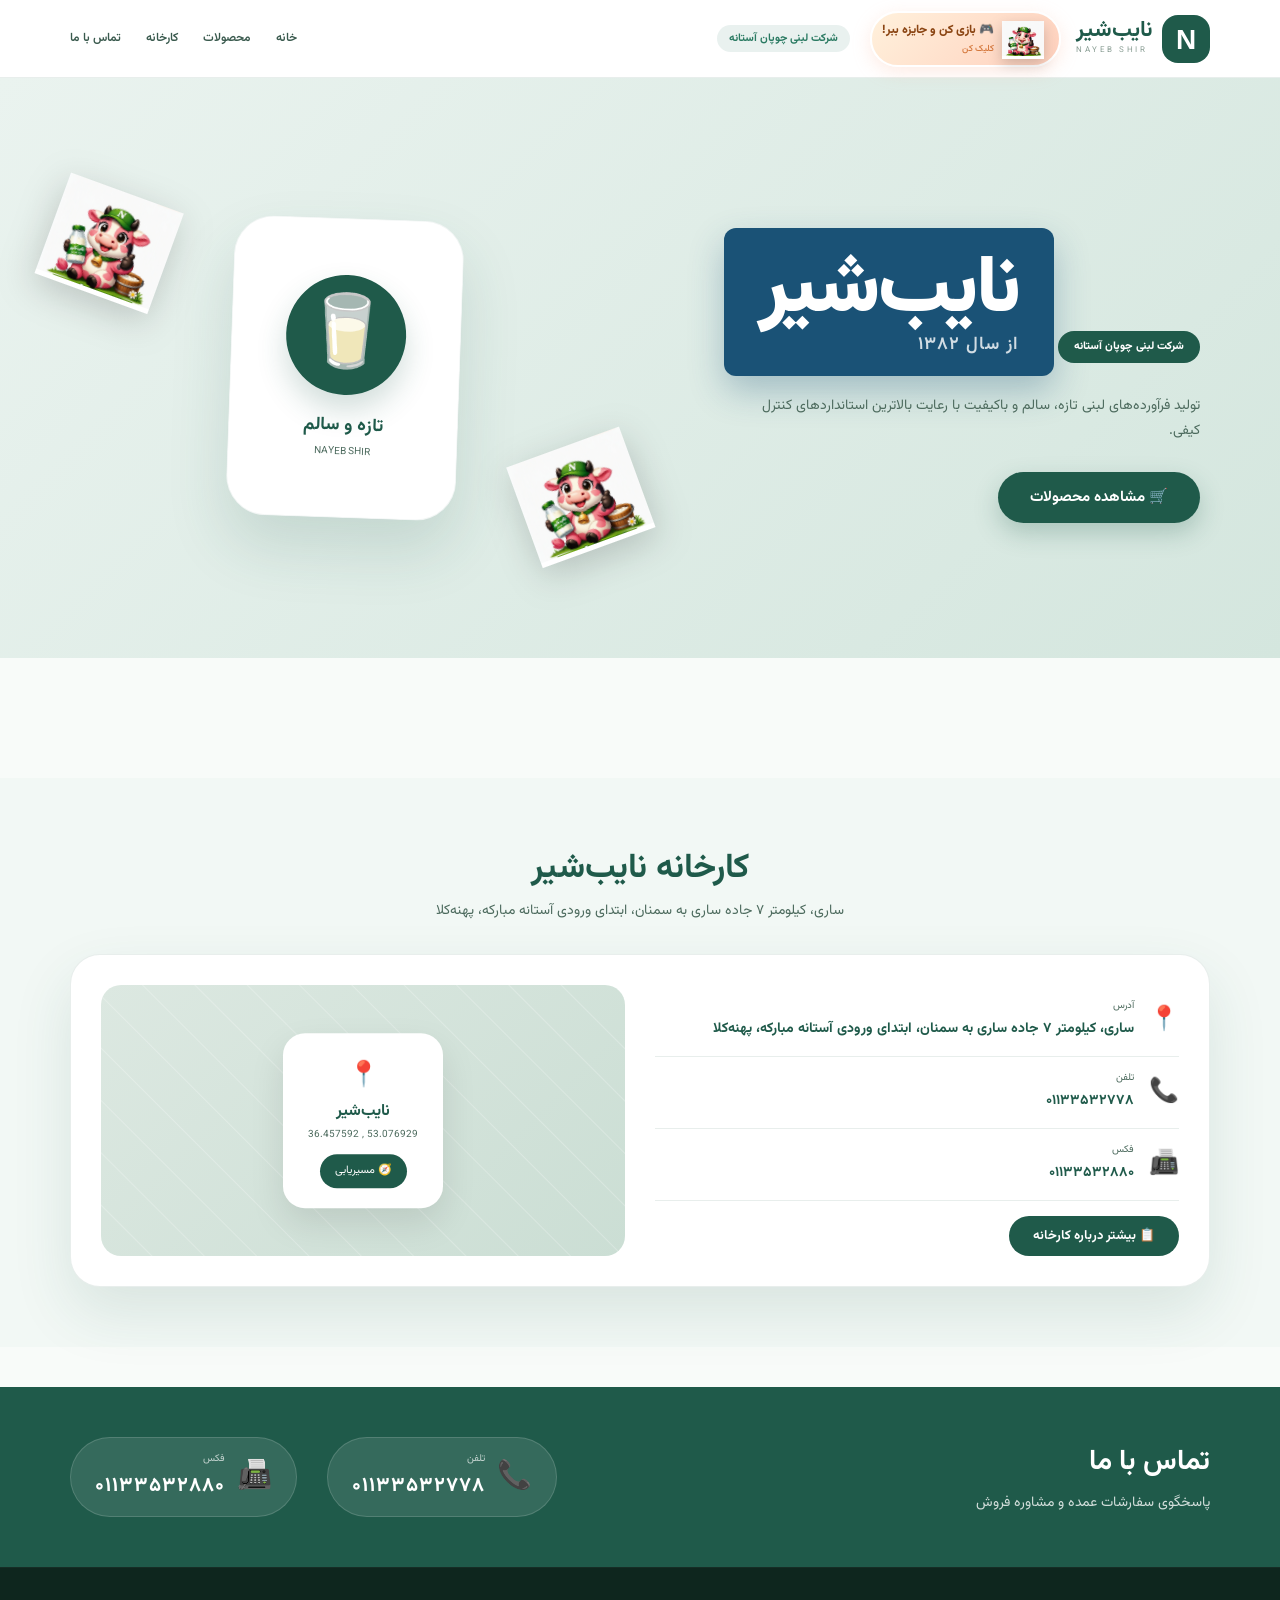
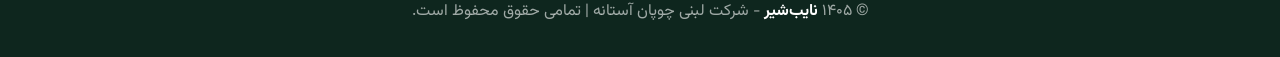
==== commit 87342d83: "Fix HTML formatting and structure" ====
--- a/index.html
+++ b/index.html
@@ -2,701 +2,788 @@
 <html lang="fa" dir="rtl">
 
 <head>
-    <meta charset="UTF-8">
-    <meta name="viewport" content="width=device-width, initial-scale=1.0">
-
-    <title>نایب‌شیر | شرکت لبنی چوپان آستانه</title>
-
-    <meta name="description"
-        content="نایب‌شیر - شرکت لبنی چوپان آستانه، تولیدکننده فرآورده‌های لبنی تازه و باکیفیت">
-
-    <link rel="preconnect" href="https://fonts.googleapis.com">
-    <link rel="preconnect" href="https://fonts.gstatic.com" crossorigin>
-
-    <link href="https://fonts.googleapis.com/css2?family=Vazirmatn:wght@400;500;600;700;800;900&display=swap"
-        rel="stylesheet">
-
-    <link rel="stylesheet" href="style.css">
+<meta charset="UTF-8">
+<meta name="viewport" content="width=device-width, initial-scale=1.0">
+
+<title>نایب‌شیر | شرکت لبنی چوپان آستانه</title>
+
+<meta name="description"
+content="نایب‌شیر - شرکت لبنی چوپان آستانه، تولیدکننده فرآورده‌های لبنی تازه و باکیفیت">
+
+<link rel="preconnect" href="https://fonts.googleapis.com">
+<link rel="preconnect" href="https://fonts.gstatic.com" crossorigin>
+
+<link href="https://fonts.googleapis.com/css2?family=Vazirmatn:wght@400;500;600;700;800;900&display=swap"
+rel="stylesheet">
+
+<link rel="stylesheet" href="./style.css">
 </head>
 
 <body>
 
-    <!-- HEADER -->
-    <header class="header">
-
-        <div class="container nav">
-
-            <a href="#home" class="logo">
-
-                <div class="logo-mark">N</div>
-
-                <div class="logo-name">
-                    <strong>نایب‌شیر</strong>
-                    <span>NAYEB SHIR</span>
-                </div>
-
-            </a>
-
-            <!-- گاو عروسکی -->
-            <div class="cow-mascot-wrapper" onclick="openModal()">
-
-                <div class="cow-mascot" id="cowMascot">
-                    <img src="cow.png" alt="گاو عروسکی نایب‌شیر">
-                </div>
-
-                <span class="cow-mascot-label">
-                    🎮 بازی کن و جایزه ببر!
-                    <small>کلیک کن</small>
-                </span>
-
-            </div>
-
-            <span class="sub-brand">
-                شرکت لبنی چوپان آستانه
-            </span>
-
-            <nav id="nav">
-
-                <a href="#home">خانه</a>
-
-                <a href="#products-link" onclick="toggleProducts()">
-                    محصولات
-                </a>
-
-                <a href="#factory">
-                    کارخانه
-                </a>
-
-                <a href="#contact">
-                    تماس با ما
-                </a>
-
-            </nav>
-
-            <button id="menuBtn" class="menu-btn">
-                ☰
-            </button>
-
-        </div>
-
-    </header>
-
-
-    <main>
-
-        <!-- HERO -->
-        <section class="hero" id="home">
-
-            <div class="container hero-content">
-
-                <div class="hero-text">
-
-                    <span class="mini-title">
-                        شرکت لبنی چوپان آستانه
-                    </span>
-
-                    <div class="hero-brand-banner">
-                        نایب‌شیر
-
-                        <small>
-                            از سال ۱۳۸۲
-                        </small>
-                    </div>
-
-                    <p>
-                        تولید فرآورده‌های لبنی تازه، سالم و باکیفیت
-                        با رعایت بالاترین استانداردهای کنترل کیفی.
-                    </p>
-
-                    <button class="toggle-products-btn"
-                        onclick="toggleProducts()">
-
-                        🛒 مشاهده محصولات
-
-                    </button>
-
-                </div>
-
-
-                <!-- گاوهای عروسکی -->
-                <div class="hero-product">
-
-                    <div class="cow-sticker male"
-                        id="cowMale"
-                        onclick="jumpCow('male')">
-
-                        <img src="cow.png"
-                            alt="گاو عروسکی نایب‌شیر">
-
-                    </div>
-
-
-                    <div class="cow-sticker female"
-                        id="cowFemale"
-                        onclick="jumpCow('female')">
-
-                        <img src="cow.png"
-                            alt="گاو عروسکی نایب‌شیر">
-
-                    </div>
-
-
-                    <div class="cream-card">
-
-                        <div class="icon-big">
-                            🥛
-                        </div>
-
-                        <strong>
-                            تازه و سالم
-                        </strong>
-
-                        <small>
-                            NAYEB SHIR
-                        </small>
-
-                    </div>
-
-                </div>
-
-            </div>
-
-        </section>
-
-
-        <!-- PRODUCTS -->
-        <section class="section" id="products-link">
-
-            <div class="container">
-
-                <div class="products-wrapper"
-                    id="productsWrapper">
-
-                    <div class="section-title">
-
-                        <h2>
-                            محصولات نایب‌شیر
-                        </h2>
-
-                        <p>
-                            مجموعه‌ای از تازه‌ترین فرآورده‌های لبنی
-                        </p>
-
-                    </div>
-
-
-                    <div class="products-grid">
-
-
-                        <!-- ماست -->
-                        <div class="product">
-
-                            <span class="product-emoji">
-                                🥣
-                            </span>
-
-                            <div class="product-info">
-
-                                <small>
-                                    ماست
-                                </small>
-
-                                <h3>
-                                    ماست ۲/۵ کیلویی و ۱ کیلویی
-                                </h3>
-
-                                <p>
-                                    ماست تازه و پرچرب در بسته‌بندی کاسه‌ای.
-                                </p>
-
-                            </div>
-
-                        </div>
-
-
-                        <!-- دوغ -->
-                        <div class="product">
-
-                            <span class="product-emoji">
-                                🥤
-                            </span>
-
-                            <div class="product-info">
-
-                                <small>
-                                    دوغ
-                                </small>
-
-                                <h3>
-                                    دوغ ۲۵۰ سی‌سی و ۱/۵ لیتری
-                                </h3>
-
-                                <p>
-                                    دوغ گوارا و خوش‌طعم.
-                                </p>
-
-                            </div>
-
-                        </div>
-
-
-                        <!-- شیر -->
-                        <div class="product">
-
-                            <span class="product-emoji">
-                                🥛
-                            </span>
-
-                            <div class="product-info">
-
-                                <small>
-                                    شیر
-                                </small>
-
-                                <h3>
-                                    شیر نایلونی ۱ لیتری
-                                </h3>
-
-                                <p>
-                                    شیر تازه و طبیعی در بسته‌بندی نایلونی.
-                                </p>
-
-                            </div>
-
-                        </div>
-
-
-                        <!-- خامه -->
-                        <div class="product">
-
-                            <span class="product-emoji">
-                                🍰
-                            </span>
-
-                            <div class="product-info">
-
-                                <small>
-                                    خامه قنادی
-                                </small>
-
-                                <h3>
-                                    خامه قنادی ۱ و ۱۰ کیلویی
-                                </h3>
-
-                                <p>
-                                    خامه عالی برای تزئین کیک و شیرینی.
-                                </p>
-
-                            </div>
-
-                        </div>
-
-
-                        <!-- پنیر -->
-                        <div class="product">
-
-                            <span class="product-emoji">
-                                🧀
-                            </span>
-
-                            <div class="product-info">
-
-                                <small>
-                                    پنیر
-                                </small>
-
-                                <h3>
-                                    پنیر سطلی
-                                </h3>
-
-                                <p>
-                                    پنیر سفید با طعم طبیعی و کیفیت بالا.
-                                </p>
-
-                            </div>
-
-                        </div>
-
-
-                        <!-- کره -->
-                        <div class="product">
-
-                            <span class="product-emoji">
-                                🧈
-                            </span>
-
-                            <div class="product-info">
-
-                                <small>
-                                    کره
-                                </small>
-
-                                <h3>
-                                    کره ۱ کیلویی
-                                </h3>
-
-                                <p>
-                                    کره طبیعی برای پخت‌وپز و شیرینی‌پزی.
-                                </p>
-
-                            </div>
-
-                        </div>
-
-                    </div>
-
-                </div>
-
-            </div>
-
-        </section>
-
-
-        <!-- FACTORY -->
-        <section class="factory-section"
-            id="factory">
-
-            <div class="container">
-
-                <div class="factory-header">
-
-                    <h2>
-                        کارخانه نایب‌شیر
-                    </h2>
-
-                    <p>
-                        ساری، کیلومتر ۷ جاده ساری به سمنان،
-                        ابتدای ورودی آستانه مبارکه، پهنه‌کلا
-                    </p>
-
-                </div>
-
-
-                <div class="factory-box">
-
-                    <div>
-
-
-                        <!-- آدرس -->
-                        <div class="detail">
-
-                            <a href="https://www.google.com/maps/search/?api=1&query=36.457592,53.076929"
-                                target="_blank"
-                                rel="noopener noreferrer">
-
-                                <span class="detail-icon">
-                                    📍
-                                </span>
-
-                                <div>
-
-                                    <small>
-                                        آدرس
-                                    </small>
-
-                                    <strong>
-                                        ساری، کیلومتر ۷ جاده ساری به سمنان،
-                                        ابتدای ورودی آستانه مبارکه، پهنه‌کلا
-                                    </strong>
-
-                                </div>
-
-                            </a>
-
-                        </div>
-
-
-                        <!-- تلفن -->
-                        <div class="detail">
-
-                            <a href="tel:01133532778">
-
-                                <span class="detail-icon">
-                                    📞
-                                </span>
-
-                                <div>
-
-                                    <small>
-                                        تلفن
-                                    </small>
-
-                                    <strong>
-                                        ۰۱۱۳۳۵۳۲۷۷۸
-                                    </strong>
-
-                                </div>
-
-                            </a>
-
-                        </div>
-
-
-                        <!-- فکس -->
-                        <div class="detail">
-
-                            <div>
-
-                                <span class="detail-icon">
-                                    📠
-                                </span>
-
-                                <div>
-
-                                    <small>
-                                        فکس
-                                    </small>
-
-                                    <strong>
-                                        ۰۱۱۳۳۵۳۲۸۸۰
-                                    </strong>
-
-                                </div>
-
-                            </div>
-
-                        </div>
-
-
-                        <button class="expand-btn"
-                            onclick="toggleExpand()">
-
-                            📋 بیشتر درباره کارخانه
-
-                        </button>
-
-
-                        <div class="expand-content"
-                            id="expandContent">
-
-                            <p>
-                                ✅ تولید انواع محصولات لبنی تازه و سالم
-                            </p>
-
-                            <p>
-                                ✅ فعالیت از سال ۱۳۸۲
-                            </p>
-
-                            <p>
-                                ✅ کنترل دقیق کیفیت محصولات
-                            </p>
-
-                            <p>
-                                ✅ استفاده از تجهیزات مناسب تولید
-                            </p>
-
-                            <p>
-                                ✅ توزیع محصولات با رعایت زنجیره سرد
-                            </p>
-
-                        </div>
-
-                    </div>
-
-
-                    <!-- MAP -->
-                    <div class="map">
-
-                        <div class="map-pin">
-
-                            <span>
-                                📍
-                            </span>
-
-                            <strong>
-                                نایب‌شیر
-                            </strong>
-
-                            <small>
-                                36.457592 , 53.076929
-                            </small>
-
-                            <a href="https://www.google.com/maps/search/?api=1&query=36.457592,53.076929"
-                                target="_blank"
-                                rel="noopener noreferrer"
-                                class="map-button">
-
-                                🧭 مسیریابی
-
-                            </a>
-
-                        </div>
-
-                    </div>
-
-                </div>
-
-            </div>
-
-        </section>
-
-
-        <!-- CONTACT -->
-        <section class="contact"
-            id="contact">
-
-            <div class="container contact-box">
-
-                <div class="contact-info">
-
-                    <h2>
-                        تماس با ما
-                    </h2>
-
-                    <p>
-                        پاسخگوی سفارشات عمده و مشاوره فروش
-                    </p>
-
-                </div>
-
-
-                <div class="contact-numbers">
-
-
-                    <a href="tel:01133532778"
-                        class="contact-number">
-
-                        <span class="icon">
-                            📞
-                        </span>
-
-                        <span class="number">
-
-                            <small>
-                                تلفن
-                            </small>
-
-                            <strong>
-                                ۰۱۱۳۳۵۳۲۷۷۸
-                            </strong>
-
-                        </span>
-
-                    </a>
-
-
-                    <div class="contact-number">
-
-                        <span class="icon">
-                            📠
-                        </span>
-
-                        <span class="number">
-
-                            <small>
-                                فکس
-                            </small>
-
-                            <strong>
-                                ۰۱۱۳۳۵۳۲۸۸۰
-                            </strong>
-
-                        </span>
-
-                    </div>
-
-                </div>
-
-            </div>
-
-        </section>
-
-    </main>
-
-
-    <!-- FOOTER -->
-    <footer>
-
-        <div class="container">
-
-            <p>
-                © ۱۴۰۵
-                <strong>
-                    نایب‌شیر
-                </strong>
-                - شرکت لبنی چوپان آستانه
-                | تمامی حقوق محفوظ است.
-            </p>
-
-        </div>
-
-    </footer>
-
-
-    <!-- MODAL -->
-    <div class="modal-overlay"
-        id="cowModal">
-
-        <div class="modal-box">
-
-            <button class="modal-close"
-                onclick="closeModal()">
-
-                ✕
-
-            </button>
-
-
-            <div class="modal-cow">
-
-                <img src="cow.png"
-                    alt="گاو عروسکی نایب‌شیر">
-
-            </div>
-
-
-            <span class="game-badge">
-                🎮 مینی‌اپ بازی
-            </span>
-
-
-            <h3>
-                سلام! من گاوی نایب‌شیرم! 🐮
-            </h3>
-
-
-            <div class="game-emoji">
-                🐄 ➜ 🏭
-            </div>
-
-
-            <p>
-
-                <strong>
-                    🎯 شیر رو از مزرعه برسون به کارخونه!
-                </strong>
-
-                <br>
-
-                🌾 ماجراجویی کن، از موانع عبور کن و جایزه بگیر!
-
-                <br>
-
-                ⭐ هر روز یک چالش جدید منتظرته!
-
-            </p>
-
-
-            <a href="https://t.me/NAYEB_SHIR_BOT"
-                target="_blank"
-                rel="noopener noreferrer"
-                class="telegram-btn">
-
-                <span>
-                    🚀
-                </span>
-
-                شروع ماجراجویی در تلگرام
-
-            </a>
-
-        </div>
-
-    </div>
-
-
-    <script src="script.js"></script>
+<!-- ================= HEADER ================= -->
+
+<header class="header">
+
+<div class="container nav">
+
+<a href="#home" class="logo">
+
+<div class="logo-mark">
+N
+</div>
+
+<div class="logo-name">
+
+<strong>
+نایب‌شیر
+</strong>
+
+<span>
+NAYEB SHIR
+</span>
+
+</div>
+
+</a>
+
+
+<!-- گاو بالای سایت -->
+
+<div class="cow-mascot-wrapper"
+onclick="openModal()">
+
+<div class="cow-mascot"
+id="cowMascot">
+
+<img src="./cow.png"
+alt="گاو عروسکی نایب‌شیر">
+
+</div>
+
+<span class="cow-mascot-label">
+
+🎮 بازی کن و جایزه ببر!
+
+<small>
+کلیک کن
+</small>
+
+</span>
+
+</div>
+
+
+<span class="sub-brand">
+شرکت لبنی چوپان آستانه
+</span>
+
+
+<nav id="nav">
+
+<a href="#home">
+خانه
+</a>
+
+<a href="#products-link"
+onclick="toggleProducts()">
+محصولات
+</a>
+
+<a href="#factory">
+کارخانه
+</a>
+
+<a href="#contact">
+تماس با ما
+</a>
+
+</nav>
+
+
+<button id="menuBtn"
+class="menu-btn">
+☰
+</button>
+
+</div>
+
+</header>
+
+
+<!-- ================= MAIN ================= -->
+
+<main>
+
+
+<!-- HERO -->
+
+<section class="hero"
+id="home">
+
+<div class="container hero-content">
+
+
+<div class="hero-text">
+
+<span class="mini-title">
+شرکت لبنی چوپان آستانه
+</span>
+
+
+<div class="hero-brand-banner">
+
+نایب‌شیر
+
+<small>
+از سال ۱۳۸۲
+</small>
+
+</div>
+
+
+<p>
+تولید فرآورده‌های لبنی تازه، سالم و باکیفیت
+با رعایت بالاترین استانداردهای کنترل کیفی.
+</p>
+
+
+<button class="toggle-products-btn"
+onclick="toggleProducts()">
+
+🛒 مشاهده محصولات
+
+</button>
+
+</div>
+
+
+<!-- ================= گاوهای سایت ================= -->
+
+<div class="hero-product">
+
+
+<!-- گاو سمت راست -->
+
+<div class="cow-sticker male"
+id="cowMale"
+onclick="jumpCow('male')">
+
+<img src="./cow.png"
+alt="گاو عروسکی نایب‌شیر">
+
+</div>
+
+
+<!-- گاو سمت چپ -->
+
+<div class="cow-sticker female"
+id="cowFemale"
+onclick="jumpCow('female')">
+
+<img src="./cow.png"
+alt="گاو عروسکی نایب‌شیر">
+
+</div>
+
+
+<!-- کارت -->
+
+<div class="cream-card">
+
+<div class="icon-big">
+🥛
+</div>
+
+<strong>
+تازه و سالم
+</strong>
+
+<small>
+NAYEB SHIR
+</small>
+
+</div>
+
+
+</div>
+
+</div>
+
+</section>
+
+
+<!-- ================= PRODUCTS ================= -->
+
+<section class="section"
+id="products-link">
+
+<div class="container">
+
+<div class="products-wrapper"
+id="productsWrapper">
+
+
+<div class="section-title">
+
+<h2>
+محصولات نایب‌شیر
+</h2>
+
+<p>
+مجموعه‌ای از تازه‌ترین فرآورده‌های لبنی
+</p>
+
+</div>
+
+
+<div class="products-grid">
+
+
+<!-- ماست -->
+
+<div class="product">
+
+<span class="product-emoji">
+🥣
+</span>
+
+<div class="product-info">
+
+<small>
+ماست
+</small>
+
+<h3>
+ماست ۲/۵ کیلویی و ۱ کیلویی
+</h3>
+
+<p>
+ماست تازه و پرچرب در بسته‌بندی کاسه‌ای.
+</p>
+
+</div>
+
+</div>
+
+
+<!-- دوغ -->
+
+<div class="product">
+
+<span class="product-emoji">
+🥤
+</span>
+
+<div class="product-info">
+
+<small>
+دوغ
+</small>
+
+<h3>
+دوغ ۲۵۰ سی‌سی و ۱/۵ لیتری
+</h3>
+
+<p>
+دوغ گوارا و خوش‌طعم.
+</p>
+
+</div>
+
+</div>
+
+
+<!-- شیر -->
+
+<div class="product">
+
+<span class="product-emoji">
+🥛
+</span>
+
+<div class="product-info">
+
+<small>
+شیر
+</small>
+
+<h3>
+شیر نایلونی ۱ لیتری
+</h3>
+
+<p>
+شیر تازه و طبیعی در بسته‌بندی نایلونی.
+</p>
+
+</div>
+
+</div>
+
+
+<!-- خامه -->
+
+<div class="product">
+
+<span class="product-emoji">
+🍰
+</span>
+
+<div class="product-info">
+
+<small>
+خامه قنادی
+</small>
+
+<h3>
+خامه قنادی ۱ و ۱۰ کیلویی
+</h3>
+
+<p>
+خامه عالی برای تزئین کیک و شیرینی.
+</p>
+
+</div>
+
+</div>
+
+
+<!-- پنیر -->
+
+<div class="product">
+
+<span class="product-emoji">
+🧀
+</span>
+
+<div class="product-info">
+
+<small>
+پنیر
+</small>
+
+<h3>
+پنیر سطلی
+</h3>
+
+<p>
+پنیر سفید با طعم طبیعی و کیفیت بالا.
+</p>
+
+</div>
+
+</div>
+
+
+<!-- کره -->
+
+<div class="product">
+
+<span class="product-emoji">
+🧈
+</span>
+
+<div class="product-info">
+
+<small>
+کره
+</small>
+
+<h3>
+کره ۱ کیلویی
+</h3>
+
+<p>
+کره طبیعی برای پخت‌وپز و شیرینی‌پزی.
+</p>
+
+</div>
+
+</div>
+
+
+</div>
+
+</div>
+
+</div>
+
+</section>
+
+
+<!-- ================= FACTORY ================= -->
+
+<section class="factory-section"
+id="factory">
+
+<div class="container">
+
+
+<div class="factory-header">
+
+<h2>
+کارخانه نایب‌شیر
+</h2>
+
+<p>
+ساری، کیلومتر ۷ جاده ساری به سمنان،
+ابتدای ورودی آستانه مبارکه، پهنه‌کلا
+</p>
+
+</div>
+
+
+<div class="factory-box">
+
+
+<div>
+
+
+<!-- آدرس -->
+
+<div class="detail">
+
+<a href="https://www.google.com/maps/search/?api=1&query=36.457592,53.076929"
+target="_blank"
+rel="noopener noreferrer">
+
+<span class="detail-icon">
+📍
+</span>
+
+<div>
+
+<small>
+آدرس
+</small>
+
+<strong>
+ساری، کیلومتر ۷ جاده ساری به سمنان،
+ابتدای ورودی آستانه مبارکه، پهنه‌کلا
+</strong>
+
+</div>
+
+</a>
+
+</div>
+
+
+<!-- تلفن -->
+
+<div class="detail">
+
+<a href="tel:01133532778">
+
+<span class="detail-icon">
+📞
+</span>
+
+<div>
+
+<small>
+تلفن
+</small>
+
+<strong>
+۰۱۱۳۳۵۳۲۷۷۸
+</strong>
+
+</div>
+
+</a>
+
+</div>
+
+
+<!-- فکس -->
+
+<div class="detail">
+
+<span class="detail-icon">
+📠
+</span>
+
+<div>
+
+<small>
+فکس
+</small>
+
+<strong>
+۰۱۱۳۳۵۳۲۸۸۰
+</strong>
+
+</div>
+
+</div>
+
+
+<button class="expand-btn"
+onclick="toggleExpand()">
+
+📋 بیشتر درباره کارخانه
+
+</button>
+
+
+<div class="expand-content"
+id="expandContent">
+
+<p>
+✅ تولید انواع محصولات لبنی تازه و سالم
+</p>
+
+<p>
+✅ فعالیت از سال ۱۳۸۲
+</p>
+
+<p>
+✅ کنترل دقیق کیفیت محصولات
+</p>
+
+<p>
+✅ استفاده از تجهیزات مناسب تولید
+</p>
+
+<p>
+✅ توزیع محصولات با رعایت زنجیره سرد
+</p>
+
+</div>
+
+
+</div>
+
+
+<!-- MAP -->
+
+<div class="map">
+
+<div class="map-pin">
+
+<span>
+📍
+</span>
+
+<strong>
+نایب‌شیر
+</strong>
+
+<small>
+36.457592 , 53.076929
+</small>
+
+
+<a href="https://www.google.com/maps/search/?api=1&query=36.457592,53.076929"
+target="_blank"
+rel="noopener noreferrer"
+class="map-button">
+
+🧭 مسیریابی
+
+</a>
+
+</div>
+
+</div>
+
+
+</div>
+
+</div>
+
+</section>
+
+
+<!-- ================= CONTACT ================= -->
+
+<section class="contact"
+id="contact">
+
+<div class="container contact-box">
+
+
+<div class="contact-info">
+
+<h2>
+تماس با ما
+</h2>
+
+<p>
+پاسخگوی سفارشات عمده و مشاوره فروش
+</p>
+
+</div>
+
+
+<div class="contact-numbers">
+
+
+<a href="tel:01133532778"
+class="contact-number">
+
+<span class="icon">
+📞
+</span>
+
+<span class="number">
+
+<small>
+تلفن
+</small>
+
+<strong>
+۰۱۱۳۳۵۳۲۷۷۸
+</strong>
+
+</span>
+
+</a>
+
+
+<div class="contact-number">
+
+<span class="icon">
+📠
+</span>
+
+<span class="number">
+
+<small>
+فکس
+</small>
+
+<strong>
+۰۱۱۳۳۵۳۲۸۸۰
+</strong>
+
+</span>
+
+</div>
+
+
+</div>
+
+</div>
+
+</section>
+
+</main>
+
+
+<!-- ================= FOOTER ================= -->
+
+<footer>
+
+<div class="container">
+
+<p>
+
+© ۱۴۰۵
+
+<strong>
+نایب‌شیر
+</strong>
+
+- شرکت لبنی چوپان آستانه
+
+| تمامی حقوق محفوظ است.
+
+</p>
+
+</div>
+
+</footer>
+
+
+<!-- ================= MODAL ================= -->
+
+<div class="modal-overlay"
+id="cowModal">
+
+<div class="modal-box">
+
+
+<button class="modal-close"
+onclick="closeModal()">
+
+✕
+
+</button>
+
+
+<!-- گاو داخل پنجره -->
+
+<div class="modal-cow">
+
+<img src="./cow.png"
+alt="گاو عروسکی نایب‌شیر">
+
+</div>
+
+
+<span class="game-badge">
+
+🎮 مینی‌اپ بازی
+
+</span>
+
+
+<h3>
+
+سلام! من گاوی نایب‌شیرم! 🐮
+
+</h3>
+
+
+<div class="game-emoji">
+
+🐄 ➜ 🏭
+
+</div>
+
+
+<p>
+
+<strong>
+🎯 شیر رو از مزرعه برسون به کارخونه!
+</strong>
+
+<br>
+
+🌾 ماجراجویی کن، از موانع عبور کن و جایزه بگیر!
+
+<br>
+
+⭐ هر روز یک چالش جدید منتظرته!
+
+</p>
+
+
+<a href="https://t.me/NAYEB_SHIR_BOT"
+target="_blank"
+rel="noopener noreferrer"
+class="telegram-btn">
+
+<span>
+🚀
+</span>
+
+شروع ماجراجویی در تلگرام
+
+</a>
+
+
+</div>
+
+</div>
+
+
+<!-- JS -->
+
+<script src="./script.js"></script>
 
 </body>
 
-</html>
+    </html>
--- a/style.css
+++ b/style.css
@@ -1,630 +1,1386 @@
-@import url('https://fonts.googleapis.com/css2?family=Vazirmatn:wght@400;500;600;700;800;900&display=swap');
-
 :root {
-  --green: #1f5a4a;
-  --green2: #2a7a62;
-  --blue: #1a5276;
-  --text: #1a2f28;
-  --muted: #4d6b5e;
-  --white: #fff;
-  --border: rgba(31,90,74,0.1);
-  --shadow: 0 25px 60px rgba(31,90,74,0.12);
-}
-
-* { margin: 0; padding: 0; box-sizing: border-box; }
-html { scroll-behavior: smooth; }
+    --green: #1f5a4a;
+    --green2: #2a7a62;
+    --blue: #1a5276;
+    --text: #1a2f28;
+    --muted: #4d6b5e;
+    --white: #ffffff;
+    --border: rgba(31, 90, 74, 0.1);
+    --shadow: 0 25px 60px rgba(31, 90, 74, 0.12);
+}
+
+* {
+    margin: 0;
+    padding: 0;
+    box-sizing: border-box;
+}
+
+html {
+    scroll-behavior: smooth;
+}
+
 body {
-  font-family: "Vazirmatn", sans-serif;
-  color: var(--text);
-  background: #f8fbf9;
-  line-height: 1.8;
-  overflow-x: hidden;
-}
-a { color: inherit; text-decoration: none; }
-button { font-family: inherit; cursor: pointer; border: none; }
-.container { width: min(1140px, calc(100% - 36px)); margin: auto; }
-
-.products-wrapper { display: none; margin-top: 30px; }
-.products-wrapper.open { display: block; }
-
-.hidden { opacity: 0; transform: translateY(30px); transition: all 0.7s ease; }
-.show { opacity: 1; transform: translateY(0); }
+    font-family: "Vazirmatn", sans-serif;
+    color: var(--text);
+    background: #f8fbf9;
+    line-height: 1.8;
+    overflow-x: hidden;
+}
+
+a {
+    color: inherit;
+    text-decoration: none;
+}
+
+button {
+    font-family: inherit;
+    cursor: pointer;
+    border: none;
+}
+
+
+/* CONTAINER */
+
+.container {
+    width: min(1140px, calc(100% - 36px));
+    margin: auto;
+}
+
 
 /* HEADER */
+
 .header {
-  height: 78px;
-  position: sticky;
-  top: 0;
-  z-index: 1000;
-  background: rgba(255,255,255,0.95);
-  backdrop-filter: blur(15px);
-  border-bottom: 1px solid var(--border);
-}
+    height: 78px;
+    position: sticky;
+    top: 0;
+    z-index: 1000;
+    background: rgba(255, 255, 255, 0.96);
+    backdrop-filter: blur(15px);
+    border-bottom: 1px solid var(--border);
+}
+
 .nav {
-  height: 100%;
-  display: flex;
-  align-items: center;
-  gap: 15px;
-  flex-wrap: wrap;
-}
+    height: 100%;
+    display: flex;
+    align-items: center;
+    gap: 15px;
+    flex-wrap: wrap;
+}
+
+
+/* LOGO */
+
 .logo {
-  display: flex;
-  align-items: center;
-  gap: 10px;
-}
+    display: flex;
+    align-items: center;
+    gap: 10px;
+}
+
 .logo-mark {
-  width: 48px; height: 48px;
-  display: grid; place-items: center;
-  background: var(--green);
-  color: white;
-  border-radius: 16px;
-  font-weight: 900;
-  font-size: 28px;
-  font-family: Arial, sans-serif;
-}
+    width: 48px;
+    height: 48px;
+    display: grid;
+    place-items: center;
+    background: var(--green);
+    color: white;
+    border-radius: 16px;
+    font-weight: 900;
+    font-size: 28px;
+    font-family: Arial, sans-serif;
+}
+
 .logo-name strong {
-  display: block;
-  color: var(--green);
-  font-size: 22px;
-  line-height: 1.1;
-}
+    display: block;
+    color: var(--green);
+    font-size: 22px;
+    line-height: 1.1;
+}
+
 .logo-name span {
-  display: block;
-  color: #8a9e94;
-  font-size: 8px;
-  direction: ltr;
-  letter-spacing: 2.5px;
-}
+    display: block;
+    color: #8a9e94;
+    font-size: 8px;
+    direction: ltr;
+    letter-spacing: 2.5px;
+}
+
+
+/* BRAND */
+
 .sub-brand {
-  font-size: 11px;
-  color: var(--green2);
-  background: rgba(42,122,98,0.1);
-  padding: 4px 12px;
-  border-radius: 30px;
-  font-weight: 700;
-  margin-right: 5px;
-}
-
-/* ===== گاو کارتونی ===== */
+    font-size: 11px;
+    color: var(--green2);
+    background: rgba(42, 122, 98, 0.1);
+    padding: 4px 12px;
+    border-radius: 30px;
+    font-weight: 700;
+    margin-right: 5px;
+}
+
+
+/* =========================================
+   COW MASCOT
+========================================= */
+
 .cow-mascot-wrapper {
-  display: flex;
-  align-items: center;
-  gap: 8px;
-  cursor: pointer;
-  transition: 0.3s;
-  background: linear-gradient(135deg, #ffecd2, #fcb69f);
-  padding: 5px 15px 5px 10px;
-  border-radius: 50px;
-  border: 2px solid white;
-  box-shadow: 0 4px 15px rgba(252, 182, 159, 0.3);
-}
+    display: flex;
+    align-items: center;
+    gap: 8px;
+    cursor: pointer;
+
+    background: linear-gradient(
+        135deg,
+        #fff1dc,
+        #ffd0bd
+    );
+
+    padding: 5px 15px 5px 10px;
+    border-radius: 50px;
+
+    border: 2px solid white;
+
+    box-shadow:
+        0 5px 18px rgba(252, 182, 159, 0.28);
+
+    transition: 0.3s ease;
+}
+
 .cow-mascot-wrapper:hover {
-  transform: scale(1.05);
-  box-shadow: 0 8px 25px rgba(252, 182, 159, 0.5);
-}
+    transform: translateY(-3px) scale(1.03);
+
+    box-shadow:
+        0 10px 25px rgba(252, 182, 159, 0.4);
+}
+
+
 .cow-mascot {
-  width: 40px;
-  height: 40px;
-  animation: cowIdle 3s ease-in-out infinite;
-}
+    width: 42px;
+    height: 42px;
+
+    display: flex;
+    align-items: center;
+    justify-content: center;
+}
+
+
 .cow-mascot img {
-  width: 100%;
-  height: 100%;
-  object-fit: contain;
-}
+    width: 100%;
+    height: 100%;
+
+    object-fit: contain;
+
+    /* حاشیه استیکری */
+    filter:
+        drop-shadow(0 3px 0 white)
+        drop-shadow(0 5px 7px rgba(0, 0, 0, 0.18));
+
+    animation: cuteCow 2.8s ease-in-out infinite;
+}
+
+
 .cow-mascot-label {
-  font-size: 12px;
-  font-weight: 700;
-  color: #8B4513;
-  white-space: nowrap;
-}
+    font-size: 12px;
+    font-weight: 800;
+    color: #8b4513;
+    white-space: nowrap;
+}
+
 .cow-mascot-label small {
-  display: block;
-  font-size: 9px;
-  font-weight: 500;
-  color: #d4763a;
-  opacity: 0.8;
-}
-@keyframes cowIdle {
-  0%,100% { transform: translateY(0); }
-  50% { transform: translateY(-5px); }
-}
-.cow-wave {
-  animation: cowWave 0.6s ease-in-out !important;
-}
-@keyframes cowWave {
-  0% { transform: rotate(0deg) scale(1); }
-  50% { transform: rotate(-10deg) scale(1.1); }
-  100% { transform: rotate(0deg) scale(1); }
-}
+    display: block;
+    font-size: 9px;
+    font-weight: 500;
+    color: #d4763a;
+}
+
+
+/* انیمیشن عروسکی */
+
+@keyframes cuteCow {
+
+    0%,
+    100% {
+        transform:
+            translateY(0)
+            rotate(0deg)
+            scale(1);
+    }
+
+    25% {
+        transform:
+            translateY(-5px)
+            rotate(-3deg)
+            scale(1.03);
+    }
+
+    50% {
+        transform:
+            translateY(-10px)
+            rotate(3deg)
+            scale(1.06);
+    }
+
+    75% {
+        transform:
+            translateY(-5px)
+            rotate(-2deg)
+            scale(1.03);
+    }
+}
+
+
+/* NAV */
 
 nav {
-  display: flex;
-  align-items: center;
-  gap: 25px;
-  margin-right: auto;
-}
+    display: flex;
+    align-items: center;
+    gap: 25px;
+    margin-right: auto;
+}
+
 nav a {
-  color: #3a5a4e;
-  font-size: 12px;
-  font-weight: 600;
-  transition: 0.25s;
-}
-nav a:hover { color: var(--green2); }
+    color: #3a5a4e;
+    font-size: 12px;
+    font-weight: 600;
+    transition: 0.25s;
+}
+
+nav a:hover {
+    color: var(--green2);
+}
+
+
 .menu-btn {
-  display: none;
-  background: var(--green);
-  color: white;
-  width: 43px; height: 43px;
-  border-radius: 12px;
-  font-size: 24px;
-  margin-right: auto;
-}
+    display: none;
+    background: var(--green);
+    color: white;
+    width: 43px;
+    height: 43px;
+    border-radius: 12px;
+    font-size: 24px;
+    margin-right: auto;
+}
+
 
 /* HERO */
+
 .hero {
-  min-height: 580px;
-  position: relative;
-  overflow: hidden;
-  background: linear-gradient(135deg, #eaf3ef 0%, #d4e6de 100%);
-  display: flex;
-  align-items: center;
-}
+    min-height: 580px;
+    position: relative;
+    overflow: hidden;
+
+    background:
+        linear-gradient(
+            135deg,
+            #eaf3ef 0%,
+            #d4e6de 100%
+        );
+
+    display: flex;
+    align-items: center;
+}
+
 .hero-content {
-  display: grid;
-  grid-template-columns: 1fr 1fr;
-  align-items: center;
-  gap: 40px;
-  padding: 40px 0;
-}
-.hero-text { padding-right: 10px; }
+    display: grid;
+    grid-template-columns: 1fr 1fr;
+    align-items: center;
+    gap: 40px;
+    padding: 40px 0;
+}
+
+.hero-text {
+    padding-right: 10px;
+}
+
 .mini-title {
-  display: inline-block;
-  padding: 6px 16px;
-  background: var(--green);
-  color: white;
-  border-radius: 30px;
-  font-size: 11px;
-  font-weight: 800;
-}
+    display: inline-block;
+    padding: 6px 16px;
+    background: var(--green);
+    color: white;
+    border-radius: 30px;
+    font-size: 11px;
+    font-weight: 800;
+}
+
+
 .hero-brand-banner {
-  margin-top: 15px;
-  display: inline-block;
-  background: var(--blue);
-  color: white;
-  padding: 20px 35px;
-  border-radius: 12px;
-  font-size: clamp(50px, 8vw, 80px);
-  font-weight: 900;
-  letter-spacing: -2px;
-  line-height: 1.1;
-  box-shadow: 0 15px 35px rgba(26,82,118,0.3);
-  border: 2px solid rgba(255,255,255,0.1);
-}
+    margin-top: 15px;
+
+    display: inline-block;
+
+    background: var(--blue);
+    color: white;
+
+    padding: 20px 35px;
+
+    border-radius: 12px;
+
+    font-size: clamp(50px, 8vw, 80px);
+
+    font-weight: 900;
+
+    letter-spacing: -2px;
+    line-height: 1.1;
+
+    box-shadow:
+        0 15px 35px rgba(26, 82, 118, 0.3);
+}
+
 .hero-brand-banner small {
-  display: block;
-  font-size: 18px;
-  font-weight: 600;
-  color: rgba(255,255,255,0.8);
-  letter-spacing: 1px;
-  margin-top: 2px;
-}
+    display: block;
+    font-size: 18px;
+    font-weight: 600;
+    color: rgba(255, 255, 255, 0.8);
+    letter-spacing: 1px;
+}
+
+
 .hero-text > p {
-  max-width: 450px;
-  margin: 18px 0 27px;
-  color: var(--muted);
-  font-size: 14px;
-}
+    max-width: 450px;
+    margin: 18px 0 27px;
+    color: var(--muted);
+    font-size: 14px;
+}
+
+
+.toggle-products-btn {
+    display: inline-block;
+
+    background: var(--green);
+    color: white;
+
+    padding: 14px 32px;
+
+    border-radius: 50px;
+
+    font-weight: 700;
+    font-size: 15px;
+
+    transition: 0.3s;
+
+    box-shadow:
+        0 10px 25px rgba(31, 90, 74, 0.25);
+}
+
+.toggle-products-btn:hover {
+    background: var(--green2);
+    transform: translateY(-2px);
+}
+
+
+/* HERO PRODUCT */
+
 .hero-product {
-  display: flex;
-  justify-content: center;
-  align-items: center;
-  position: relative;
-  min-height: 350px;
-}
-
-/* ===== گاوهای کنار پنجره ===== */
+    display: flex;
+    justify-content: center;
+    align-items: center;
+
+    position: relative;
+
+    min-height: 350px;
+}
+
+
+/* COW STICKERS */
+
 .cow-sticker {
-  position: absolute;
-  cursor: pointer;
-  z-index: 5;
-  transition: all 0.3s ease;
-  width: 120px;
-  height: 120px;
-}
+    position: absolute;
+
+    cursor: pointer;
+
+    z-index: 5;
+
+    width: 120px;
+    height: 120px;
+
+    transition: 0.3s ease;
+}
+
 .cow-sticker.male {
-  bottom: -20px;
-  right: -20px;
-}
+    bottom: -20px;
+    right: -20px;
+}
+
 .cow-sticker.female {
-  top: -20px;
-  left: -20px;
-}
+    top: -20px;
+    left: -20px;
+}
+
+
 .cow-sticker img {
-  width: 100%;
-  height: 100%;
-  object-fit: contain;
-  filter: drop-shadow(0 10px 25px rgba(0,0,0,0.15));
-  animation: cowIdle 3s ease-in-out infinite;
-}
-.cow-sticker.jump {
-  animation: cowJump 0.6s ease;
-}
+    width: 100%;
+    height: 100%;
+
+    object-fit: contain;
+
+    /* ظاهر استیکری */
+    filter:
+        drop-shadow(0 5px 0 #fff)
+        drop-shadow(0 10px 18px rgba(0, 0, 0, 0.18));
+
+    animation: cuteCow 3s ease-in-out infinite;
+}
+
+
+.cow-sticker:hover img {
+    transform: scale(1.1) rotate(-4deg);
+}
+
+
+/* پرش گاو */
+
+.cow-sticker.jump img {
+    animation: cowJump 0.65s ease !important;
+}
+
+
 @keyframes cowJump {
-  0% { transform: scale(1) translateY(0) rotate(0deg); }
-  30% { transform: scale(1.2) translateY(-50px) rotate(-8deg); }
-  60% { transform: scale(0.95) translateY(-20px) rotate(8deg); }
-  100% { transform: scale(1) translateY(0) rotate(0deg); }
-}
+
+    0% {
+        transform:
+            scale(1)
+            translateY(0)
+            rotate(0);
+    }
+
+    30% {
+        transform:
+            scale(1.18)
+            translateY(-45px)
+            rotate(-8deg);
+    }
+
+    60% {
+        transform:
+            scale(0.95)
+            translateY(-20px)
+            rotate(8deg);
+    }
+
+    100% {
+        transform:
+            scale(1)
+            translateY(0)
+            rotate(0);
+    }
+}
+
+
+/* CREAM CARD */
 
 .cream-card {
-  width: 230px; height: 300px;
-  background: white;
-  border-radius: 40px;
-  box-shadow: 0 30px 60px rgba(31,90,74,0.15);
-  display: flex;
-  flex-direction: column;
-  align-items: center;
-  justify-content: center;
-  padding: 20px;
-  text-align: center;
-  border: 1px solid rgba(31,90,74,0.06);
-  transform: rotate(2deg);
-  z-index: 2;
-}
+    width: 230px;
+    height: 300px;
+
+    background: white;
+
+    border-radius: 40px;
+
+    box-shadow:
+        0 30px 60px rgba(31, 90, 74, 0.15);
+
+    display: flex;
+    flex-direction: column;
+
+    align-items: center;
+    justify-content: center;
+
+    padding: 20px;
+
+    text-align: center;
+
+    border: 1px solid rgba(31, 90, 74, 0.06);
+
+    transform: rotate(2deg);
+
+    z-index: 2;
+}
+
 .cream-card .icon-big {
-  font-size: 70px;
-  background: var(--green);
-  color: white;
-  width: 120px; height: 120px;
-  border-radius: 50%;
-  display: grid;
-  place-items: center;
-  margin-bottom: 15px;
-  box-shadow: 0 15px 30px rgba(31,90,74,0.2);
-}
-.cream-card strong { color: var(--green); font-size: 18px; }
-.cream-card small { color: var(--muted); font-size: 10px; margin-top: 3px; }
-
-.toggle-products-btn {
-  display: inline-block;
-  background: var(--green);
-  color: white;
-  padding: 14px 32px;
-  border-radius: 50px;
-  font-weight: 700;
-  font-size: 15px;
-  transition: 0.3s;
-  border: none;
-  margin-top: 10px;
-  box-shadow: 0 10px 25px rgba(31,90,74,0.25);
-}
-.toggle-products-btn:hover { background: var(--green2); transform: scale(1.02); }
-
-.section { padding: 60px 0; }
-.section-title { text-align: center; margin-bottom: 40px; }
-.section-title h2 { color: var(--green); font-size: 32px; margin-bottom: 6px; }
-.section-title p { color: var(--muted); font-size: 14px; max-width: 600px; margin: auto; }
+    font-size: 70px;
+
+    background: var(--green);
+    color: white;
+
+    width: 120px;
+    height: 120px;
+
+    border-radius: 50%;
+
+    display: grid;
+    place-items: center;
+
+    margin-bottom: 15px;
+
+    box-shadow:
+        0 15px 30px rgba(31, 90, 74, 0.2);
+}
+
+.cream-card strong {
+    color: var(--green);
+    font-size: 18px;
+}
+
+.cream-card small {
+    color: var(--muted);
+    font-size: 10px;
+}
+
+
+/* SECTIONS */
+
+.section {
+    padding: 60px 0;
+}
+
+.section-title {
+    text-align: center;
+    margin-bottom: 40px;
+}
+
+.section-title h2 {
+    color: var(--green);
+    font-size: 32px;
+    margin-bottom: 6px;
+}
+
+.section-title p {
+    color: var(--muted);
+    font-size: 14px;
+    max-width: 600px;
+    margin: auto;
+}
+
 
 /* PRODUCTS */
+
+.products-wrapper {
+    display: none;
+    margin-top: 30px;
+}
+
+.products-wrapper.open {
+    display: block;
+}
+
 .products-grid {
-  display: grid;
-  grid-template-columns: repeat(3, 1fr);
-  gap: 22px;
-}
+    display: grid;
+    grid-template-columns: repeat(3, 1fr);
+    gap: 22px;
+}
+
 .product {
-  background: white;
-  border-radius: 25px;
-  overflow: hidden;
-  border: 1px solid var(--border);
-  transition: 0.35s;
-  box-shadow: 0 4px 12px rgba(0,0,0,0.02);
-  text-align: center;
-  padding: 30px 20px;
-}
-.product:hover { transform: translateY(-6px); box-shadow: var(--shadow); }
+    background: white;
+
+    border-radius: 25px;
+
+    overflow: hidden;
+
+    border: 1px solid var(--border);
+
+    transition: 0.35s;
+
+    box-shadow:
+        0 4px 12px rgba(0, 0, 0, 0.02);
+
+    text-align: center;
+
+    padding: 30px 20px;
+}
+
+.product:hover {
+    transform: translateY(-6px);
+    box-shadow: var(--shadow);
+}
+
 .product .product-emoji {
-  font-size: 70px;
-  display: block;
-  margin-bottom: 15px;
-}
+    font-size: 70px;
+    display: block;
+    margin-bottom: 15px;
+}
+
 .product-info small {
-  color: var(--green2);
-  font-weight: 800;
-  font-size: 10px;
-  background: rgba(42,122,98,0.08);
-  padding: 2px 12px;
-  border-radius: 20px;
-  display: inline-block;
-}
-.product-info h3 { color: var(--green); font-size: 17px; margin: 6px 0 4px; }
-.product-info p { color: var(--muted); font-size: 12px; min-height: 40px; }
+    color: var(--green2);
+    font-weight: 800;
+    font-size: 10px;
+
+    background: rgba(42, 122, 98, 0.08);
+
+    padding: 2px 12px;
+
+    border-radius: 20px;
+
+    display: inline-block;
+}
+
+.product-info h3 {
+    color: var(--green);
+    font-size: 17px;
+    margin: 6px 0 4px;
+}
+
+.product-info p {
+    color: var(--muted);
+    font-size: 12px;
+    min-height: 40px;
+}
+
 
 /* FACTORY */
-.factory-section { background: #f2f8f5; padding: 60px 0; }
-.factory-header { text-align: center; margin-bottom: 30px; }
-.factory-header h2 { color: var(--green); font-size: 34px; }
-.factory-header p { color: var(--muted); font-size: 14px; }
+
+.factory-section {
+    background: #f2f8f5;
+    padding: 60px 0;
+}
+
+.factory-header {
+    text-align: center;
+    margin-bottom: 30px;
+}
+
+.factory-header h2 {
+    color: var(--green);
+    font-size: 34px;
+}
+
+.factory-header p {
+    color: var(--muted);
+    font-size: 14px;
+}
+
 
 .factory-box {
-  background: white;
-  border-radius: 30px;
-  padding: 30px;
-  box-shadow: var(--shadow);
-  border: 1px solid var(--border);
-  display: grid;
-  grid-template-columns: 1fr 1fr;
-  gap: 30px;
-}
+    background: white;
+
+    border-radius: 30px;
+
+    padding: 30px;
+
+    box-shadow: var(--shadow);
+
+    border: 1px solid var(--border);
+
+    display: grid;
+
+    grid-template-columns: 1fr 1fr;
+
+    gap: 30px;
+}
+
+
 .detail {
-  display: flex;
-  align-items: center;
-  gap: 15px;
-  padding: 12px 0;
-  border-bottom: 1px solid var(--border);
-}
-.detail-icon { font-size: 24px; }
-.detail small { display: block; color: var(--muted); font-size: 10px; }
-.detail strong { font-size: 14px; color: var(--green); }
-
-.detail a {
-  display: flex;
-  align-items: center;
-  gap: 15px;
-  width: 100%;
-  color: inherit;
-  text-decoration: none;
-}
-.detail a:hover strong { color: var(--green2); }
+    display: flex;
+    align-items: center;
+    gap: 15px;
+
+    padding: 12px 0;
+
+    border-bottom: 1px solid var(--border);
+}
+
+.detail > a {
+    display: flex;
+    align-items: center;
+    gap: 15px;
+    width: 100%;
+}
+
+.detail-icon {
+    font-size: 24px;
+}
+
+.detail small {
+    display: block;
+    color: var(--muted);
+    font-size: 10px;
+}
+
+.detail strong {
+    font-size: 14px;
+    color: var(--green);
+}
+
+.detail a:hover strong {
+    color: var(--green2);
+}
+
+
+/* EXPAND */
 
 .expand-btn {
-  background: var(--green);
-  color: white;
-  border: none;
-  padding: 10px 24px;
-  border-radius: 40px;
-  font-weight: 700;
-  font-size: 13px;
-  display: inline-flex;
-  align-items: center;
-  gap: 8px;
-  margin-top: 15px;
-  transition: 0.3s;
-}
-.expand-btn:hover { background: var(--green2); }
+    background: var(--green);
+    color: white;
+
+    padding: 10px 24px;
+
+    border-radius: 40px;
+
+    font-weight: 700;
+    font-size: 13px;
+
+    display: inline-flex;
+
+    align-items: center;
+    gap: 8px;
+
+    margin-top: 15px;
+
+    transition: 0.3s;
+}
+
+.expand-btn:hover {
+    background: var(--green2);
+}
+
+
 .expand-content {
-  display: none;
-  margin-top: 20px;
-  padding: 20px;
-  background: #f2f8f5;
-  border-radius: 20px;
-  border-right: 4px solid var(--green);
-  color: var(--text);
-  font-size: 14px;
-  line-height: 2;
-}
-.expand-content.open { display: block; }
+    display: none;
+
+    margin-top: 20px;
+
+    padding: 20px;
+
+    background: #f2f8f5;
+
+    border-radius: 20px;
+
+    border-right: 4px solid var(--green);
+
+    color: var(--text);
+
+    font-size: 14px;
+
+    line-height: 2;
+}
+
+.expand-content.open {
+    display: block;
+}
+
+
+/* MAP */
 
 .map {
-  min-height: 250px;
-  background: #dce8e1;
-  border-radius: 20px;
-  position: relative;
-  overflow: hidden;
-}
+    min-height: 250px;
+
+    background:
+        linear-gradient(
+            135deg,
+            #dce8e1,
+            #cbded4
+        );
+
+    border-radius: 20px;
+
+    position: relative;
+
+    overflow: hidden;
+}
+
+.map::before {
+    content: "";
+
+    position: absolute;
+
+    inset: 0;
+
+    background:
+        repeating-linear-gradient(
+            45deg,
+            transparent,
+            transparent 35px,
+            rgba(255,255,255,0.25) 36px,
+            transparent 37px
+        );
+}
+
 .map-pin {
-  position: absolute;
-  top: 50%; left: 50%;
-  transform: translate(-50%, -50%);
-  background: white;
-  padding: 18px 25px;
-  border-radius: 20px;
-  text-align: center;
-  box-shadow: 0 15px 35px rgba(0,0,0,0.08);
-}
-.map-pin strong { color: var(--green); }
+    position: absolute;
+
+    top: 50%;
+    left: 50%;
+
+    transform: translate(-50%, -50%);
+
+    background: white;
+
+    padding: 20px 25px;
+
+    border-radius: 22px;
+
+    text-align: center;
+
+    box-shadow:
+        0 15px 35px rgba(0, 0, 0, 0.1);
+
+    z-index: 2;
+}
+
+.map-pin span {
+    display: block;
+    font-size: 25px;
+}
+
+.map-pin strong {
+    display: block;
+    color: var(--green);
+}
+
+.map-pin small {
+    display: block;
+    color: var(--muted);
+    font-size: 10px;
+    direction: ltr;
+    margin-bottom: 10px;
+}
+
+
+.map-button {
+    display: inline-block;
+
+    background: var(--green);
+
+    color: white;
+
+    padding: 7px 15px;
+
+    border-radius: 30px;
+
+    font-size: 11px;
+
+    transition: 0.3s;
+}
+
+.map-button:hover {
+    background: var(--green2);
+}
+
 
 /* CONTACT */
+
 .contact {
-  background: var(--green);
-  color: white;
-  padding: 50px 0;
-  margin-top: 40px;
-}
+    background: var(--green);
+
+    color: white;
+
+    padding: 50px 0;
+
+    margin-top: 40px;
+}
+
 .contact-box {
-  display: flex;
-  justify-content: space-between;
-  align-items: center;
-  flex-wrap: wrap;
-  gap: 30px;
-}
-.contact-info h2 { font-size: 28px; margin-bottom: 4px; }
-.contact-info p { opacity: 0.8; font-size: 14px; }
+    display: flex;
+
+    justify-content: space-between;
+
+    align-items: center;
+
+    flex-wrap: wrap;
+
+    gap: 30px;
+}
+
+.contact-info h2 {
+    font-size: 28px;
+    margin-bottom: 4px;
+}
+
+.contact-info p {
+    opacity: 0.8;
+    font-size: 14px;
+}
+
+
 .contact-numbers {
-  display: flex;
-  gap: 30px;
-  flex-wrap: wrap;
-}
+    display: flex;
+    gap: 30px;
+    flex-wrap: wrap;
+}
+
+
 .contact-number {
-  display: flex;
-  align-items: center;
-  gap: 12px;
-  background: rgba(255,255,255,0.1);
-  padding: 12px 24px;
-  border-radius: 50px;
-  border: 1px solid rgba(255,255,255,0.15);
-  transition: 0.3s;
-}
+    display: flex;
+
+    align-items: center;
+
+    gap: 12px;
+
+    background: rgba(255, 255, 255, 0.1);
+
+    padding: 12px 24px;
+
+    border-radius: 50px;
+
+    border: 1px solid rgba(255, 255, 255, 0.15);
+
+    transition: 0.3s;
+}
+
 .contact-number:hover {
-  background: rgba(255,255,255,0.2);
-  transform: scale(1.02);
-}
-.contact-number .icon { font-size: 28px; }
-.contact-number .number { display: flex; flex-direction: column; }
-.contact-number .number small { font-size: 10px; opacity: 0.7; }
-.contact-number .number strong { font-size: 20px; letter-spacing: 1px; }
-.contact-number a {
-  color: white;
-  text-decoration: none;
-  display: flex;
-  align-items: center;
-  gap: 12px;
-}
+    background: rgba(255, 255, 255, 0.2);
+    transform: scale(1.02);
+}
+
+.contact-number .icon {
+    font-size: 28px;
+}
+
+.contact-number .number {
+    display: flex;
+    flex-direction: column;
+}
+
+.contact-number .number small {
+    font-size: 10px;
+    opacity: 0.7;
+}
+
+.contact-number .number strong {
+    font-size: 20px;
+    letter-spacing: 1px;
+}
+
+
+/* FOOTER */
 
 footer {
-  background: #0e261e;
-  color: rgba(255,255,255,0.6);
-  padding: 30px 0;
-  text-align: center;
-  border-top: 1px solid rgba(255,255,255,0.03);
-}
-footer strong { color: white; }
-
-/* MODAL */
+    background: #0e261e;
+
+    color: rgba(255, 255, 255, 0.6);
+
+    padding: 30px 0;
+
+    text-align: center;
+
+    border-top:
+        1px solid rgba(255, 255, 255, 0.03);
+}
+
+footer strong {
+    color: white;
+}
+
+
+/* =========================================
+   MODAL
+========================================= */
+
 .modal-overlay {
-  display: none;
-  position: fixed;
-  top: 0; left: 0; right: 0; bottom: 0;
-  background: rgba(0,0,0,0.5);
-  backdrop-filter: blur(8px);
-  z-index: 9999;
-  justify-content: center;
-  align-items: center;
-}
-.modal-overlay.active { display: flex; }
+    display: none;
+
+    position: fixed;
+
+    inset: 0;
+
+    background: rgba(0, 0, 0, 0.5);
+
+    backdrop-filter: blur(8px);
+
+    z-index: 9999;
+
+    justify-content: center;
+    align-items: center;
+}
+
+.modal-overlay.active {
+    display: flex;
+}
+
+
 .modal-box {
-  background: white;
-  max-width: 450px;
-  width: 90%;
-  padding: 35px 30px;
-  border-radius: 40px;
-  text-align: center;
-  box-shadow: 0 40px 80px rgba(0,0,0,0.3);
-  animation: modalPop 0.4s ease;
-  position: relative;
-}
+    background: white;
+
+    max-width: 450px;
+
+    width: 90%;
+
+    padding: 35px 30px;
+
+    border-radius: 40px;
+
+    text-align: center;
+
+    box-shadow:
+        0 40px 80px rgba(0, 0, 0, 0.3);
+
+    animation: modalPop 0.4s ease;
+
+    position: relative;
+}
+
+
 @keyframes modalPop {
-  0% { transform: scale(0.8) translateY(30px); opacity: 0; }
-  100% { transform: scale(1) translateY(0); opacity: 1; }
-}
-.modal-box .modal-close {
-  position: absolute;
-  top: 12px;
-  left: 18px;
-  font-size: 28px;
-  cursor: pointer;
-  color: #999;
-  background: none;
-  border: none;
-  transition: 0.3s;
-}
-.modal-box .modal-close:hover { color: #333; transform: rotate(90deg); }
-.modal-box .modal-cow {
-  width: 100px;
-  height: 100px;
-  margin: 0 auto 10px;
-  display: block;
-}
-.modal-box .modal-cow img {
-  width: 100%;
-  height: 100%;
-  object-fit: contain;
-  animation: cowIdle 2.5s ease-in-out infinite;
-}
-.modal-box .game-badge {
-  display: inline-block;
-  background: linear-gradient(135deg, #f7971e, #ffd200);
-  color: #8B4513;
-  padding: 6px 18px;
-  border-radius: 30px;
-  font-size: 12px;
-  font-weight: 800;
-  margin-bottom: 12px;
-  animation: badgePulse 1.5s ease-in-out infinite;
-}
+
+    0% {
+        transform:
+            scale(0.8)
+            translateY(30px);
+
+        opacity: 0;
+    }
+
+    100% {
+        transform:
+            scale(1)
+            translateY(0);
+
+        opacity: 1;
+    }
+}
+
+
+.modal-close {
+    position: absolute;
+
+    top: 12px;
+    left: 18px;
+
+    font-size: 28px;
+
+    cursor: pointer;
+
+    color: #999;
+
+    background: none;
+
+    transition: 0.3s;
+}
+
+.modal-close:hover {
+    color: #333;
+    transform: rotate(90deg);
+}
+
+
+/* MODAL COW */
+
+.modal-cow {
+    width: 110px;
+    height: 110px;
+
+    margin: 0 auto 10px;
+}
+
+.modal-cow img {
+    width: 100%;
+    height: 100%;
+
+    object-fit: contain;
+
+    filter:
+        drop-shadow(0 5px 0 white)
+        drop-shadow(0 8px 15px rgba(0, 0, 0, 0.2));
+
+    animation: cuteCow 2.5s ease-in-out infinite;
+}
+
+
+/* GAME */
+
+.game-badge {
+    display: inline-block;
+
+    background:
+        linear-gradient(
+            135deg,
+            #f7971e,
+            #ffd200
+        );
+
+    color: #8b4513;
+
+    padding: 6px 18px;
+
+    border-radius: 30px;
+
+    font-size: 12px;
+
+    font-weight: 800;
+
+    margin-bottom: 12px;
+
+    animation: badgePulse 1.5s ease-in-out infinite;
+}
+
+
 @keyframes badgePulse {
-  0%,100% { transform: scale(1); }
-  50% { transform: scale(1.05); }
-}
+
+    0%,
+    100% {
+        transform: scale(1);
+    }
+
+    50% {
+        transform: scale(1.05);
+    }
+}
+
+
 .modal-box h3 {
-  color: var(--green);
-  font-size: 24px;
-  margin-bottom: 8px;
-}
+    color: var(--green);
+    font-size: 24px;
+    margin-bottom: 8px;
+}
+
+
 .modal-box p {
-  color: var(--muted);
-  font-size: 14px;
-  margin-bottom: 20px;
-  line-height: 2;
-  background: #f8fbf9;
-  padding: 15px;
-  border-radius: 20px;
-  border-right: 4px solid var(--green);
-}
+    color: var(--muted);
+
+    font-size: 14px;
+
+    margin-bottom: 20px;
+
+    line-height: 2;
+
+    background: #f8fbf9;
+
+    padding: 15px;
+
+    border-radius: 20px;
+
+    border-right: 4px solid var(--green);
+}
+
+
 .modal-box .telegram-btn {
-  display: inline-block;
-  background: #0088cc;
-  color: white;
-  padding: 12px 32px;
-  border-radius: 50px;
-  font-weight: 700;
-  font-size: 15px;
-  transition: 0.3s;
-  border: none;
-}
+    display: inline-block;
+
+    background: #0088cc;
+
+    color: white;
+
+    padding: 12px 32px;
+
+    border-radius: 50px;
+
+    font-weight: 700;
+
+    font-size: 15px;
+
+    transition: 0.3s;
+}
+
 .modal-box .telegram-btn:hover {
-  background: #006699;
-  transform: scale(1.03);
-}
-.modal-box .telegram-btn span { margin-left: 8px; }
-.modal-box .game-emoji {
-  font-size: 40px;
-  display: block;
-  margin: 5px 0 10px;
-}
-
-/* RESPONSIVE */
+    background: #006699;
+
+    transform: scale(1.03);
+}
+
+.modal-box .telegram-btn span {
+    margin-left: 8px;
+}
+
+
+.game-emoji {
+    font-size: 40px;
+    display: block;
+    margin: 5px 0 10px;
+}
+
+
+/* ANIMATION ON SCROLL */
+
+.hidden {
+    opacity: 0;
+    transform: translateY(30px);
+    transition: all 0.7s ease;
+}
+
+.show {
+    opacity: 1;
+    transform: translateY(0);
+}
+
+
+/* =========================================
+   MOBILE
+========================================= */
+
 @media (max-width: 768px) {
-  nav {
-    display: none;
-    position: absolute;
-    top: 78px;
-    left: 0; right: 0;
-    background: white;
-    flex-direction: column;
-    padding: 20px;
-    gap: 12px;
-    border-bottom: 1px solid var(--border);
-    box-shadow: 0 20px 40px rgba(0,0,0,0.04);
+
+    nav {
+        display: none;
+
+        position: absolute;
+
+        top: 78px;
+
+        left: 0;
+        right: 0;
+
+        background: white;
+
+        flex-direction: column;
+
+        padding: 20px;
+
+        gap: 12px;
+
+        border-bottom:
+            1px solid var(--border);
+
+        box-shadow:
+            0 20px 40px rgba(0,0,0,0.04);
+    }
+
+    nav.active {
+        display: flex;
+    }
+
+    nav a {
+        font-size: 14px;
+
+        padding: 6px 0;
+
+        width: 100%;
+
+        border-bottom:
+            1px solid var(--border);
+    }
+
+
+    .menu-btn {
+        display: block;
+    }
+
+
+    .hero-content {
+        grid-template-columns: 1fr;
+
+        text-align: center;
+
+        gap: 20px;
+    }
+
+    .hero-text {
+        padding: 0;
+    }
+
+
+    .hero-brand-banner {
+        font-size: 34px;
+        padding: 15px 25px;
+    }
+
+    .hero-brand-banner small {
+        font-size: 14px;
+    }
+
+
+    .hero-product {
+        min-height: 280px;
+    }
+
+
+    .cow-sticker {
+        width: 80px;
+        height: 80px;
+    }
+
+    .cow-sticker.male {
+        bottom: -10px;
+        right: -10px;
+    }
+
+    .cow-sticker.female {
+        top: -10px;
+        left: -10px;
+    }
+
+
+    .cream-card {
+        width: 180px;
+        height: 250px;
+    }
+
+    .cream-card .icon-big {
+        width: 90px;
+        height: 90px;
+        font-size: 50px;
+    }
+
+
+    .products-grid {
+        grid-template-columns: 1fr 1fr;
+        gap: 15px;
+    }
+
+
+    .factory-box {
+        grid-template-columns: 1fr;
+    }
+
+
+    .map {
+        min-height: 200px;
+    }
+
+
+    .contact-box {
+        flex-direction: column;
+        align-items: stretch;
+    }
+
+    .contact-numbers {
+        flex-direction: column;
+        gap: 15px;
+    }
+
+    .contact-number {
+        justify-content: center;
+    }
+
+    .contact-number .number strong {
+        font-size: 18px;
+    }
+
+
+    .cow-mascot-wrapper {
+        padding: 4px 12px 4px 8px;
+    }
+
+    .cow-mascot {
+        width: 32px;
+        height: 32px;
+    }
+
+    .cow-mascot-label {
+        font-size: 10px;
+    }
+
+    .cow-mascot-label small {
+        font-size: 8px;
+    }
+
+}
+
+
+/* SMALL MOBILE */
+
+@media (max-width: 480px) {
+
+    .products-grid {
+        grid-template-columns: 1fr;
+    }
+
+
+    .hero-brand-banner {
+        font-size: 28px;
+        padding: 12px 20px;
+    }
+
+    .hero-brand-banner small {
+        font-size: 12px;
+    }
+
+
+    .cow-sticker {
+        width: 65px;
+        height: 65px;
+    }
+
+
+    .cow-mascot-label {
+        display: none;
+    }
+
   }
-  nav.active { display: flex; }
-  nav a { font-size: 14px; padding: 6px 0; width: 100%; border-bottom: 1px solid var(--border); }
-  .menu-btn { display: block; }
-  .hero-content { grid-template-columns: 1fr; text-align: center; gap: 20px; }
-  .hero-text { padding: 0; }
-  .hero-brand-banner { font-size: 34px; padding: 15px 25px; }
-  .hero-brand-banner small { font-size: 14px; }
-  .hero-product { min-height: 280px; }
-  .cow-sticker { width: 80px; height: 80px; }
-  .cow-sticker.male { bottom: -10px; right: -10px; }
-  .cow-sticker.female { top: -10px; left: -10px; }
-  .cream-card { width: 180px; height: 250px; }
-  .cream-card .icon-big { width: 90px; height: 90px; font-size: 50px; }
-  .products-grid { grid-template-columns: 1fr 1fr; gap: 15px; }
-  .factory-box { grid-template-columns: 1fr; }
-  .map { min-height: 180px; }
-  .contact-box { flex-direction: column; align-items: stretch; }
-  .contact-numbers { flex-direction: column; gap: 15px; }
-  .contact-number { justify-content: center; }
-  .contact-number .number strong { font-size: 18px; }
-  .cow-mascot-wrapper { padding: 4px 12px 4px 8px; }
-  .cow-mascot { width: 32px; height: 32px; }
-  .cow-mascot-label { font-size: 10px; }
-  .cow-mascot-label small { font-size: 8px; }
-}
-@media (max-width: 480px) {
-  .products-grid { grid-template-columns: 1fr; }
-  .hero-brand-banner { font-size: 28px; padding: 12px 20px; }
-  .hero-brand-banner small { font-size: 12px; }
-  .cow-sticker { width: 60px; height: 60px; }
-  }
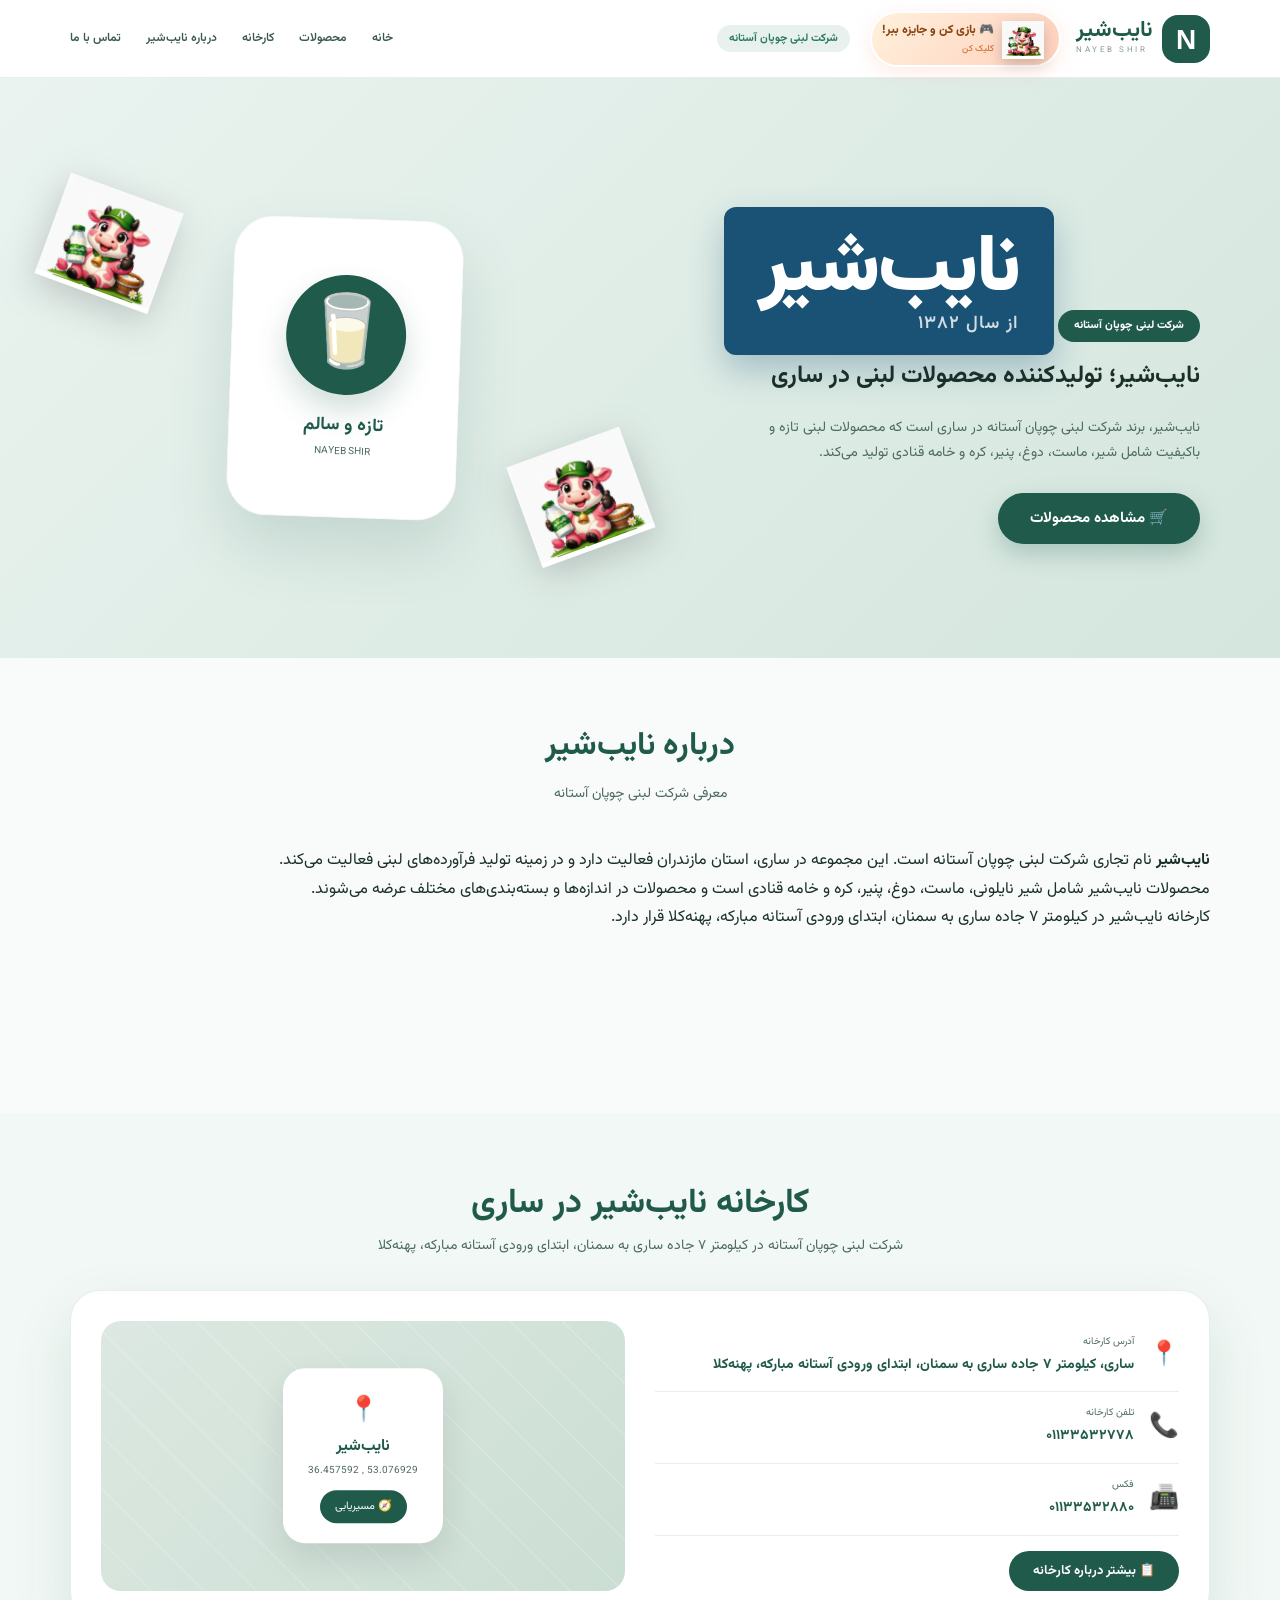
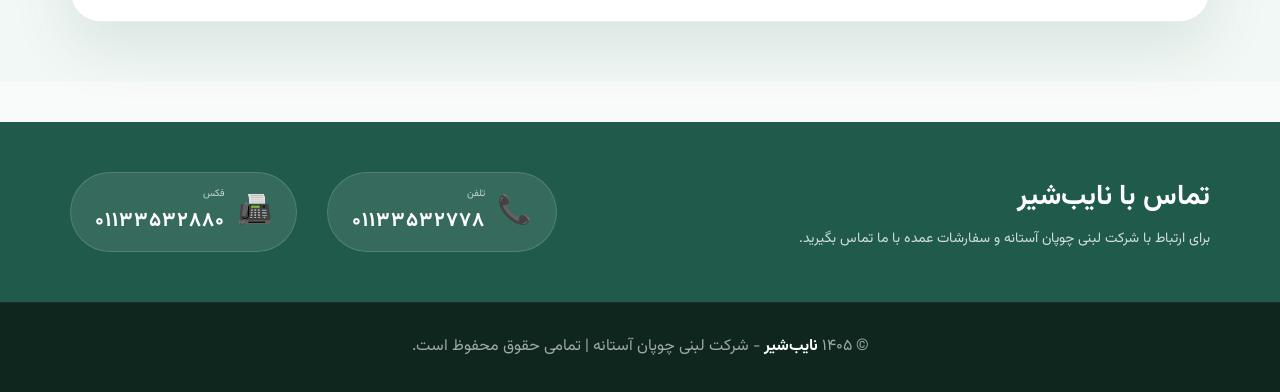
==== commit b1ec71af: "Update index.html" ====
--- a/index.html
+++ b/index.html
@@ -5,10 +5,21 @@
 <meta charset="UTF-8">
 <meta name="viewport" content="width=device-width, initial-scale=1.0">
 
-<title>نایب‌شیر | شرکت لبنی چوپان آستانه</title>
+<title>نایب‌شیر | شرکت لبنی چوپان آستانه | تولیدکننده محصولات لبنی</title>
 
 <meta name="description"
-content="نایب‌شیر - شرکت لبنی چوپان آستانه، تولیدکننده فرآورده‌های لبنی تازه و باکیفیت">
+content="نایب‌شیر، برند شرکت لبنی چوپان آستانه در ساری؛ تولیدکننده شیر، ماست، دوغ، پنیر، کره و خامه قنادی با تمرکز بر تازگی و کیفیت محصولات لبنی.">
+
+<meta name="keywords"
+content="نایب شیر, نایب‌شیر, Nayeb Shir, شرکت لبنی چوپان آستانه, لبنیات ساری, کارخانه لبنیات ساری, شیر, ماست, دوغ, پنیر, کره, خامه قنادی">
+
+<meta name="robots" content="index, follow">
+<meta name="googlebot" content="index, follow">
+
+<meta name="author" content="نایب‌شیر - شرکت لبنی چوپان آستانه">
+
+<link rel="canonical"
+href="https://amirrr2019.github.io/nayebshir/">
 
 <link rel="preconnect" href="https://fonts.googleapis.com">
 <link rel="preconnect" href="https://fonts.gstatic.com" crossorigin>
@@ -17,17 +28,46 @@
 rel="stylesheet">
 
 <link rel="stylesheet" href="./style.css">
+
+<!-- اطلاعات ساختاریافته برای موتورهای جستجو -->
+<script type="application/ld+json">
+{
+  "@context": "https://schema.org",
+  "@type": "FoodEstablishment",
+  "name": "نایب‌شیر",
+  "alternateName": "شرکت لبنی چوپان آستانه",
+  "url": "https://amirrr2019.github.io/nayebshir/",
+  "telephone": "+981133532778",
+  "faxNumber": "+981133532880",
+  "address": {
+    "@type": "PostalAddress",
+    "addressLocality": "ساری",
+    "addressRegion": "مازندران",
+    "addressCountry": "IR",
+    "streetAddress": "کیلومتر ۷ جاده ساری به سمنان، ابتدای ورودی آستانه مبارکه، پهنه‌کلا"
+  },
+  "geo": {
+    "@type": "GeoCoordinates",
+    "latitude": 36.457592,
+    "longitude": 53.076929
+  },
+  "foundingDate": "2003",
+  "description": "نایب‌شیر، برند شرکت لبنی چوپان آستانه در ساری، تولیدکننده فرآورده‌های لبنی.",
+  "sameAs": [
+    "https://t.me/NAYEB_SHIR_BOT"
+  ]
+}
+</script>
+
 </head>
 
 <body>
 
-<!-- ================= HEADER ================= -->
-
 <header class="header">
 
 <div class="container nav">
 
-<a href="#home" class="logo">
+<a href="#home" class="logo" aria-label="نایب‌شیر">
 
 <div class="logo-mark">
 N
@@ -47,14 +87,10 @@
 
 </a>
 
-
-<!-- گاو بالای سایت -->
-
 <div class="cow-mascot-wrapper"
 onclick="openModal()">
 
-<div class="cow-mascot"
-id="cowMascot">
+<div class="cow-mascot" id="cowMascot">
 
 <img src="./cow.png"
 alt="گاو عروسکی نایب‌شیر">
@@ -73,13 +109,11 @@
 
 </div>
 
-
 <span class="sub-brand">
 شرکت لبنی چوپان آستانه
 </span>
 
-
-<nav id="nav">
+<nav id="nav" aria-label="منوی اصلی">
 
 <a href="#home">
 خانه
@@ -94,15 +128,19 @@
 کارخانه
 </a>
 
+<a href="#about">
+درباره نایب‌شیر
+</a>
+
 <a href="#contact">
 تماس با ما
 </a>
 
 </nav>
 
-
 <button id="menuBtn"
-class="menu-btn">
+class="menu-btn"
+aria-label="باز کردن منو">
 ☰
 </button>
 
@@ -111,18 +149,11 @@
 </header>
 
 
-<!-- ================= MAIN ================= -->
-
 <main>
 
-
-<!-- HERO -->
-
-<section class="hero"
-id="home">
+<section class="hero" id="home">
 
 <div class="container hero-content">
-
 
 <div class="hero-text">
 
@@ -130,7 +161,6 @@
 شرکت لبنی چوپان آستانه
 </span>
 
-
 <div class="hero-brand-banner">
 
 نایب‌شیر
@@ -141,12 +171,15 @@
 
 </div>
 
-
-<p>
-تولید فرآورده‌های لبنی تازه، سالم و باکیفیت
-با رعایت بالاترین استانداردهای کنترل کیفی.
-</p>
-
+<h1>
+نایب‌شیر؛ تولیدکننده محصولات لبنی در ساری
+</h1>
+
+<p>
+نایب‌شیر، برند شرکت لبنی چوپان آستانه در ساری است که
+محصولات لبنی تازه و باکیفیت شامل شیر، ماست، دوغ،
+پنیر، کره و خامه قنادی تولید می‌کند.
+</p>
 
 <button class="toggle-products-btn"
 onclick="toggleProducts()">
@@ -158,36 +191,25 @@
 </div>
 
 
-<!-- ================= گاوهای سایت ================= -->
-
 <div class="hero-product">
-
-
-<!-- گاو سمت راست -->
 
 <div class="cow-sticker male"
 id="cowMale"
 onclick="jumpCow('male')">
 
 <img src="./cow.png"
-alt="گاو عروسکی نایب‌شیر">
-
-</div>
-
-
-<!-- گاو سمت چپ -->
+alt="گاو نایب‌شیر">
+
+</div>
 
 <div class="cow-sticker female"
 id="cowFemale"
 onclick="jumpCow('female')">
 
 <img src="./cow.png"
-alt="گاو عروسکی نایب‌شیر">
-
-</div>
-
-
-<!-- کارت -->
+alt="گاو نایب‌شیر">
+
+</div>
 
 <div class="cream-card">
 
@@ -205,7 +227,6 @@
 
 </div>
 
-
 </div>
 
 </div>
@@ -213,7 +234,51 @@
 </section>
 
 
-<!-- ================= PRODUCTS ================= -->
+<!-- معرفی برند -->
+
+<section class="section" id="about">
+
+<div class="container">
+
+<div class="section-title">
+
+<h2>
+درباره نایب‌شیر
+</h2>
+
+<p>
+معرفی شرکت لبنی چوپان آستانه
+</p>
+
+</div>
+
+<div class="about-content">
+
+<p>
+<strong>نایب‌شیر</strong> نام تجاری شرکت لبنی چوپان آستانه
+است. این مجموعه در ساری، استان مازندران فعالیت دارد
+و در زمینه تولید فرآورده‌های لبنی فعالیت می‌کند.
+</p>
+
+<p>
+محصولات نایب‌شیر شامل شیر نایلونی، ماست، دوغ، پنیر،
+کره و خامه قنادی است و محصولات در اندازه‌ها و بسته‌بندی‌های
+مختلف عرضه می‌شوند.
+</p>
+
+<p>
+کارخانه نایب‌شیر در کیلومتر ۷ جاده ساری به سمنان،
+ابتدای ورودی آستانه مبارکه، پهنه‌کلا قرار دارد.
+</p>
+
+</div>
+
+</div>
+
+</section>
+
+
+<!-- محصولات -->
 
 <section class="section"
 id="products-link">
@@ -222,7 +287,6 @@
 
 <div class="products-wrapper"
 id="productsWrapper">
-
 
 <div class="section-title">
 
@@ -231,16 +295,13 @@
 </h2>
 
 <p>
-مجموعه‌ای از تازه‌ترین فرآورده‌های لبنی
-</p>
-
-</div>
-
+فرآورده‌های لبنی شرکت لبنی چوپان آستانه
+</p>
+
+</div>
 
 <div class="products-grid">
 
-
-<!-- ماست -->
 
 <div class="product">
 
@@ -255,19 +316,17 @@
 </small>
 
 <h3>
-ماست ۲/۵ کیلویی و ۱ کیلویی
+ماست ۱ کیلویی و ۲/۵ کیلویی
 </h3>
 
 <p>
-ماست تازه و پرچرب در بسته‌بندی کاسه‌ای.
-</p>
-
-</div>
-
-</div>
-
-
-<!-- دوغ -->
+ماست نایب‌شیر در بسته‌بندی‌های ۱ و ۲/۵ کیلوگرمی.
+</p>
+
+</div>
+
+</div>
+
 
 <div class="product">
 
@@ -286,15 +345,13 @@
 </h3>
 
 <p>
-دوغ گوارا و خوش‌طعم.
-</p>
-
-</div>
-
-</div>
-
-
-<!-- شیر -->
+دوغ نایب‌شیر در اندازه‌های ۲۵۰ سی‌سی و ۱/۵ لیتری.
+</p>
+
+</div>
+
+</div>
+
 
 <div class="product">
 
@@ -313,15 +370,13 @@
 </h3>
 
 <p>
-شیر تازه و طبیعی در بسته‌بندی نایلونی.
-</p>
-
-</div>
-
-</div>
-
-
-<!-- خامه -->
+شیر نایب‌شیر در بسته‌بندی نایلونی یک لیتری.
+</p>
+
+</div>
+
+</div>
+
 
 <div class="product">
 
@@ -340,15 +395,13 @@
 </h3>
 
 <p>
-خامه عالی برای تزئین کیک و شیرینی.
-</p>
-
-</div>
-
-</div>
-
-
-<!-- پنیر -->
+خامه قنادی نایب‌شیر در اندازه‌های ۱ و ۱۰ کیلوگرمی.
+</p>
+
+</div>
+
+</div>
+
 
 <div class="product">
 
@@ -367,15 +420,13 @@
 </h3>
 
 <p>
-پنیر سفید با طعم طبیعی و کیفیت بالا.
-</p>
-
-</div>
-
-</div>
-
-
-<!-- کره -->
+پنیر نایب‌شیر در بسته‌بندی سطلی.
+</p>
+
+</div>
+
+</div>
+
 
 <div class="product">
 
@@ -394,7 +445,7 @@
 </h3>
 
 <p>
-کره طبیعی برای پخت‌وپز و شیرینی‌پزی.
+کره نایب‌شیر در بسته‌بندی یک کیلوگرمی.
 </p>
 
 </div>
@@ -411,35 +462,29 @@
 </section>
 
 
-<!-- ================= FACTORY ================= -->
+<!-- کارخانه -->
 
 <section class="factory-section"
 id="factory">
 
 <div class="container">
 
-
 <div class="factory-header">
 
 <h2>
-کارخانه نایب‌شیر
+کارخانه نایب‌شیر در ساری
 </h2>
 
 <p>
-ساری، کیلومتر ۷ جاده ساری به سمنان،
+شرکت لبنی چوپان آستانه در کیلومتر ۷ جاده ساری به سمنان،
 ابتدای ورودی آستانه مبارکه، پهنه‌کلا
 </p>
 
 </div>
 
-
 <div class="factory-box">
 
-
 <div>
-
-
-<!-- آدرس -->
 
 <div class="detail">
 
@@ -454,7 +499,7 @@
 <div>
 
 <small>
-آدرس
+آدرس کارخانه
 </small>
 
 <strong>
@@ -469,8 +514,6 @@
 </div>
 
 
-<!-- تلفن -->
-
 <div class="detail">
 
 <a href="tel:01133532778">
@@ -482,7 +525,7 @@
 <div>
 
 <small>
-تلفن
+تلفن کارخانه
 </small>
 
 <strong>
@@ -495,8 +538,6 @@
 
 </div>
 
-
-<!-- فکس -->
 
 <div class="detail">
 
@@ -531,7 +572,7 @@
 id="expandContent">
 
 <p>
-✅ تولید انواع محصولات لبنی تازه و سالم
+✅ تولید فرآورده‌های لبنی
 </p>
 
 <p>
@@ -539,24 +580,21 @@
 </p>
 
 <p>
-✅ کنترل دقیق کیفیت محصولات
-</p>
-
-<p>
-✅ استفاده از تجهیزات مناسب تولید
-</p>
-
-<p>
-✅ توزیع محصولات با رعایت زنجیره سرد
-</p>
-
-</div>
-
-
-</div>
-
-
-<!-- MAP -->
+✅ کنترل کیفیت محصولات
+</p>
+
+<p>
+✅ تولید انواع شیر و فرآورده‌های لبنی
+</p>
+
+<p>
+✅ تولید خامه قنادی
+</p>
+
+</div>
+
+</div>
+
 
 <div class="map">
 
@@ -573,7 +611,6 @@
 <small>
 36.457592 , 53.076929
 </small>
-
 
 <a href="https://www.google.com/maps/search/?api=1&query=36.457592,53.076929"
 target="_blank"
@@ -588,7 +625,6 @@
 
 </div>
 
-
 </div>
 
 </div>
@@ -596,29 +632,27 @@
 </section>
 
 
-<!-- ================= CONTACT ================= -->
+<!-- تماس -->
 
 <section class="contact"
 id="contact">
 
 <div class="container contact-box">
 
-
 <div class="contact-info">
 
 <h2>
-تماس با ما
+تماس با نایب‌شیر
 </h2>
 
 <p>
-پاسخگوی سفارشات عمده و مشاوره فروش
-</p>
-
-</div>
-
+برای ارتباط با شرکت لبنی چوپان آستانه و سفارشات عمده
+با ما تماس بگیرید.
+</p>
+
+</div>
 
 <div class="contact-numbers">
-
 
 <a href="tel:01133532778"
 class="contact-number">
@@ -662,7 +696,6 @@
 
 </div>
 
-
 </div>
 
 </div>
@@ -672,8 +705,6 @@
 </main>
 
 
-<!-- ================= FOOTER ================= -->
-
 <footer>
 
 <div class="container">
@@ -697,14 +728,13 @@
 </footer>
 
 
-<!-- ================= MODAL ================= -->
+<!-- بازی -->
 
 <div class="modal-overlay"
 id="cowModal">
 
 <div class="modal-box">
 
-
 <button class="modal-close"
 onclick="closeModal()">
 
@@ -712,9 +742,6 @@
 
 </button>
 
-
-<!-- گاو داخل پنجره -->
-
 <div class="modal-cow">
 
 <img src="./cow.png"
@@ -722,28 +749,24 @@
 
 </div>
 
-
 <span class="game-badge">
 
 🎮 مینی‌اپ بازی
 
 </span>
 
-
 <h3>
 
 سلام! من گاوی نایب‌شیرم! 🐮
 
 </h3>
 
-
 <div class="game-emoji">
 
 🐄 ➜ 🏭
 
 </div>
 
-
 <p>
 
 <strong>
@@ -759,7 +782,6 @@
 ⭐ هر روز یک چالش جدید منتظرته!
 
 </p>
-
 
 <a href="https://t.me/NAYEB_SHIR_BOT"
 target="_blank"
@@ -774,13 +796,10 @@
 
 </a>
 
-
-</div>
-
-</div>
-
-
-<!-- JS -->
+</div>
+
+</div>
+
 
 <script src="./script.js"></script>
 
